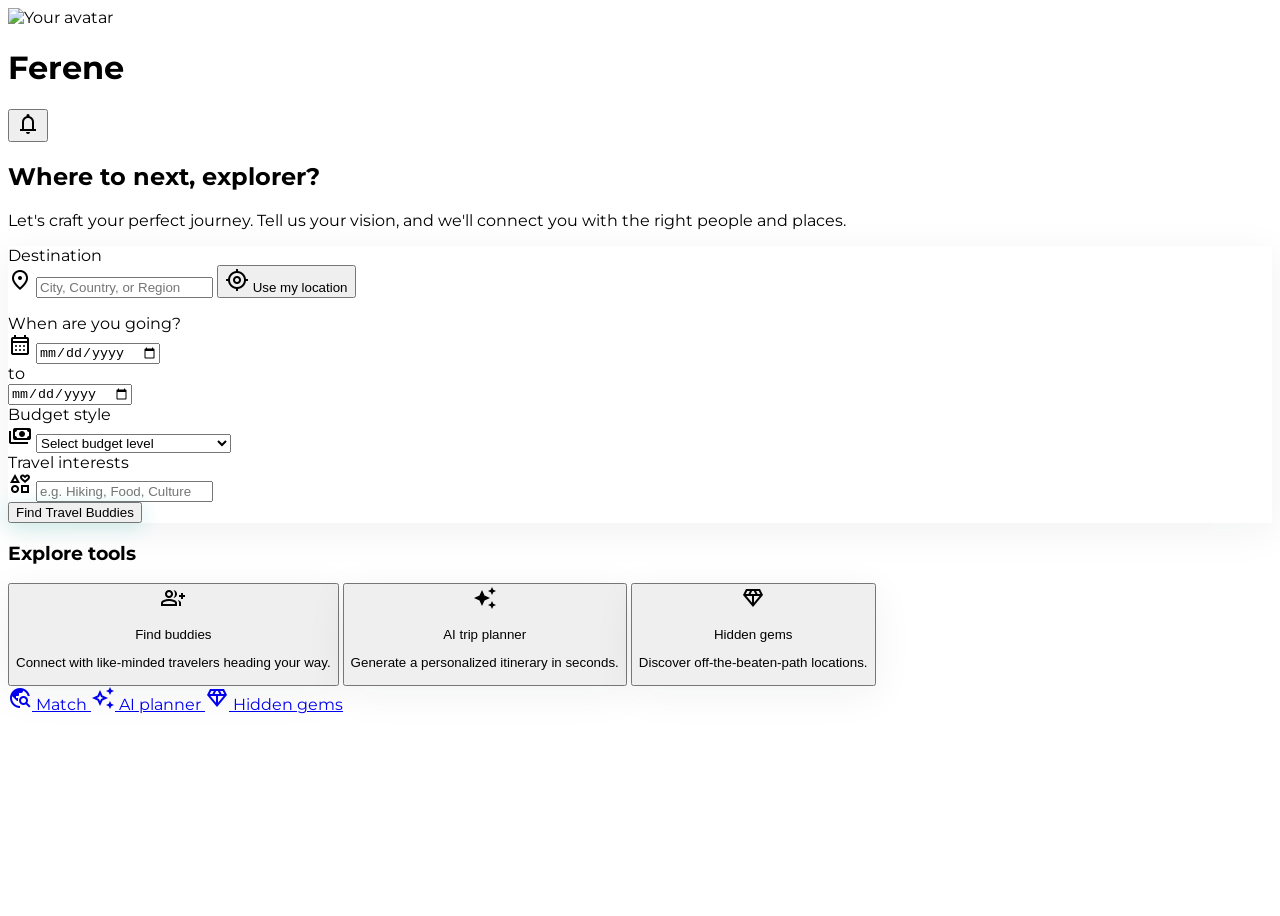
==== frontend/index.html @ 83386f31 "Initial project setup" ====
<!DOCTYPE html>
<html class="light" lang="en">
<head>
<meta charset="utf-8"/>
<meta content="width=device-width, initial-scale=1.0, viewport-fit=cover" name="viewport"/>
<title>Ferene · Find your travel tribe</title>
<script src="https://cdn.tailwindcss.com?plugins=forms,container-queries"></script>
<script src="tailwind.config.js"></script>
<link href="https://fonts.googleapis.com/css2?family=Montserrat:wght@400;500;600;700;800&display=swap" rel="stylesheet"/>
<link href="https://fonts.googleapis.com/css2?family=Material+Symbols+Outlined:wght,FILL@100..700,0..1&display=swap" rel="stylesheet"/>
<link href="style.css" rel="stylesheet"/>
</head>
<body class="bg-background text-on-background font-body-md min-h-screen flex flex-col antialiased selection:bg-primary-container selection:text-on-primary-container pb-[96px]">
<header class="bg-surface/80 backdrop-blur-xl border-b border-white/15 shadow-sm sticky top-0 z-50 flex justify-between items-center w-full px-margin-mobile h-16">
  <div class="flex items-center gap-3">
    
    <div class="w-10 h-10 rounded-full overflow-hidden border-2 border-surface-container">
      <img alt="Your avatar" class="w-full h-full object-cover" src="https://i.pravatar.cc/100?img=68"/>
    </div>
    <h1 class="font-display-lg text-[24px] bg-clip-text text-transparent bg-gradient-to-r from-gradient-start to-gradient-end">Ferene</h1>
  </div>
  <button class="w-10 h-10 flex items-center justify-center rounded-full bg-surface-container-low text-primary hover:opacity-80 active:scale-95 transition-all">
    <span class="material-symbols-outlined" style="font-variation-settings: 'FILL' 0;">notifications</span>
  </button>
</header>
<main class="flex-1 flex flex-col max-w-[560px] w-full mx-auto relative">
<section id="view-home" class="flex-col px-margin-mobile py-6 gap-8">
    <div>
      <h2 class="font-headline-lg-mobile text-on-surface mb-2">Where to next, explorer?</h2>
      <p class="font-body-md text-text-muted max-w-md">Let's craft your perfect journey. Tell us your vision, and we'll connect you with the right people and places.</p>
    </div>

    <div class="bg-surface-card rounded-lg soft-shadow p-gutter flex flex-col gap-5">
      <div>
        <label class="font-label-md text-on-surface-variant block mb-2">Destination</label>
        <div class="flex items-center gap-2 bg-surface-container-low rounded-full px-4 py-3 border border-transparent focus-within:border-primary/50 transition-colors">
          <span class="material-symbols-outlined text-text-muted text-[20px]">location_on</span>
          <input id="destinationInput" type="text" placeholder="City, Country, or Region" class="w-full bg-transparent font-body-md placeholder:text-text-muted"/>
          <button type="button" id="useLocationBtn" onclick="useMyLocation()" class="flex-shrink-0 flex items-center gap-1 text-primary text-xs font-label-md px-2 py-1 rounded-full hover:bg-primary-container/10 transition-colors">
            <span class="material-symbols-outlined text-[16px]">my_location</span> Use my location
          </button>
        </div>
        <p id="locationStatus" class="text-text-muted text-xs mt-1.5 px-2 hidden"></p>
      </div>
      <div>
        <label class="font-label-md text-on-surface-variant block mb-2">When are you going?</label>
        <div class="flex items-center gap-3">
          <div class="flex items-center gap-2 bg-surface-container-low rounded-full px-4 py-3 w-full">
            <span class="material-symbols-outlined text-text-muted text-[20px]">calendar_month</span>
            <input id="startDate" type="date" class="w-full bg-transparent font-body-md text-on-surface"/>
          </div>
          <span class="text-text-muted text-sm flex-shrink-0">to</span>
          <div class="flex items-center gap-2 bg-surface-container-low rounded-full px-4 py-3 w-full">
            <input id="endDate" type="date" class="w-full bg-transparent font-body-md text-on-surface"/>
          </div>
        </div>
      </div>
      <div>
        <label class="font-label-md text-on-surface-variant block mb-2">Budget style</label>
        <div class="flex items-center gap-2 bg-surface-container-low rounded-full px-4 py-3">
          <span class="material-symbols-outlined text-text-muted text-[20px]">payments</span>
          <select class="w-full bg-transparent font-body-md text-text-muted">
            <option>Select budget level</option>
            <option>Budget (under ₹10,000)</option>
            <option>Comfort (₹10,000 – ₹25,000)</option>
            <option>Premium (₹25,000+)</option>
          </select>
        </div>
      </div>
      <div>
        <label class="font-label-md text-on-surface-variant block mb-2">Travel interests</label>
        <div class="flex items-center gap-2 bg-surface-container-low rounded-full px-4 py-3">
          <span class="material-symbols-outlined text-text-muted text-[20px]">interests</span>
          <input type="text" placeholder="e.g. Hiking, Food, Culture" class="w-full bg-transparent font-body-md placeholder:text-text-muted"/>
        </div>
      </div>
      <button onclick="location.href='swipe.html'" class="w-full py-4 rounded-full bg-gradient-to-r from-gradient-start to-gradient-end text-white font-label-md turquoise-glow hover:opacity-90 active:scale-[.98] transition-all">
        Find Travel Buddies
      </button>
    </div>

    <div>
      <h3 class="font-headline-md text-on-surface mb-4">Explore tools</h3>
      <div class="flex flex-col gap-3">
        <button onclick="location.href='swipe.html'" class="bg-surface-card rounded-lg soft-shadow p-5 flex items-center gap-4 text-left hover:-translate-y-0.5 active:scale-[.99] transition-all">
          <div class="w-11 h-11 rounded-full bg-primary-container/10 flex items-center justify-center flex-shrink-0">
            <span class="material-symbols-outlined text-primary">group_add</span>
          </div>
          <div>
            <p class="font-headline-md text-[16px] text-on-surface">Find buddies</p>
            <p class="font-body-md text-text-muted text-sm">Connect with like-minded travelers heading your way.</p>
          </div>
        </button>
        <button onclick="location.href='planner.html'" class="bg-surface-card rounded-lg soft-shadow p-5 flex items-center gap-4 text-left hover:-translate-y-0.5 active:scale-[.99] transition-all">
          <div class="w-11 h-11 rounded-full bg-primary-container/10 flex items-center justify-center flex-shrink-0">
            <span class="material-symbols-outlined text-primary" style="font-variation-settings: 'FILL' 1;">auto_awesome</span>
          </div>
          <div>
            <p class="font-headline-md text-[16px] text-on-surface">AI trip planner</p>
            <p class="font-body-md text-text-muted text-sm">Generate a personalized itinerary in seconds.</p>
          </div>
        </button>
        <button onclick="location.href='gems.html'" class="bg-surface-card rounded-lg soft-shadow p-5 flex items-center gap-4 text-left hover:-translate-y-0.5 active:scale-[.99] transition-all">
          <div class="w-11 h-11 rounded-full bg-primary-container/10 flex items-center justify-center flex-shrink-0">
            <span class="material-symbols-outlined text-primary">diamond</span>
          </div>
          <div>
            <p class="font-headline-md text-[16px] text-on-surface">Hidden gems</p>
            <p class="font-body-md text-text-muted text-sm">Discover off-the-beaten-path locations.</p>
          </div>
        </button>
      </div>
    </div>
  </section>
</main>
<nav class="bg-surface/80 backdrop-blur-xl border-t border-white/15 shadow-[0_-4px_40px_rgba(7,28,54,0.06)] fixed bottom-0 w-full z-40 flex justify-around items-center h-20 px-4">
  <a href="index.html" class="nav-item flex flex-col items-center justify-center w-full h-full transition-colors active:scale-90 text-primary">
    <span class="material-symbols-outlined mb-1" style="font-variation-settings: 'FILL' 1;">travel_explore</span>
    <span class="font-label-sm text-label-sm font-bold">Match</span>
  </a>
  <a href="planner.html" class="nav-item flex flex-col items-center justify-center w-full h-full transition-colors active:scale-90 text-on-secondary-fixed-variant">
    <span class="material-symbols-outlined mb-1" style="font-variation-settings: 'FILL' 0;">auto_awesome</span>
    <span class="font-label-sm text-label-sm ">AI planner</span>
  </a>
  <a href="gems.html" class="nav-item flex flex-col items-center justify-center w-full h-full transition-colors active:scale-90 text-on-secondary-fixed-variant">
    <span class="material-symbols-outlined mb-1" style="font-variation-settings: 'FILL' 0;">diamond</span>
    <span class="font-label-sm text-label-sm ">Hidden gems</span>
  </a>
</nav>
<script src="home.js" defer></script>
</body>
</html>
---- frontend/style.css ----
body {
  min-height: max(884px, 100dvh);
  font-family: 'Montserrat', sans-serif;
}

.glass-panel {
  background: rgba(255, 255, 255, 0.85);
  backdrop-filter: blur(20px);
  -webkit-backdrop-filter: blur(20px);
  border: 1px solid rgba(255, 255, 255, 0.15);
}

.soft-shadow {
  box-shadow: 0 8px 40px rgba(7, 28, 54, 0.06);
}

.turquoise-glow {
  box-shadow: 0 4px 20px rgba(20, 184, 166, 0.2);
}

::-webkit-scrollbar {
  width: 4px;
}

::-webkit-scrollbar-track {
  background: transparent;
}

::-webkit-scrollbar-thumb {
  background: rgba(100, 116, 139, 0.2);
  border-radius: 10px;
}

.no-scrollbar::-webkit-scrollbar {
  display: none;
}

.no-scrollbar {
  -ms-overflow-style: none;
  scrollbar-width: none;
}

.view {
  display: none;
}

.view.active {
  display: flex;
}

.card-stack {
  position: relative;
}

.swipe-card {
  transition: transform 0.35s cubic-bezier(.2, .9, .3, 1), opacity 0.3s;
}

.swipe-card.leaving-right {
  transform: translateX(140%) rotate(18deg);
  opacity: 0;
}

.swipe-card.leaving-left {
  transform: translateX(-140%) rotate(-18deg);
  opacity: 0;
}

.fade-in {
  animation: fadeIn .4s ease;
}

@keyframes fadeIn {
  from { opacity: 0; transform: translateY(8px); }
  to { opacity: 1; transform: translateY(0); }
}

input:focus {
  outline: none;
}
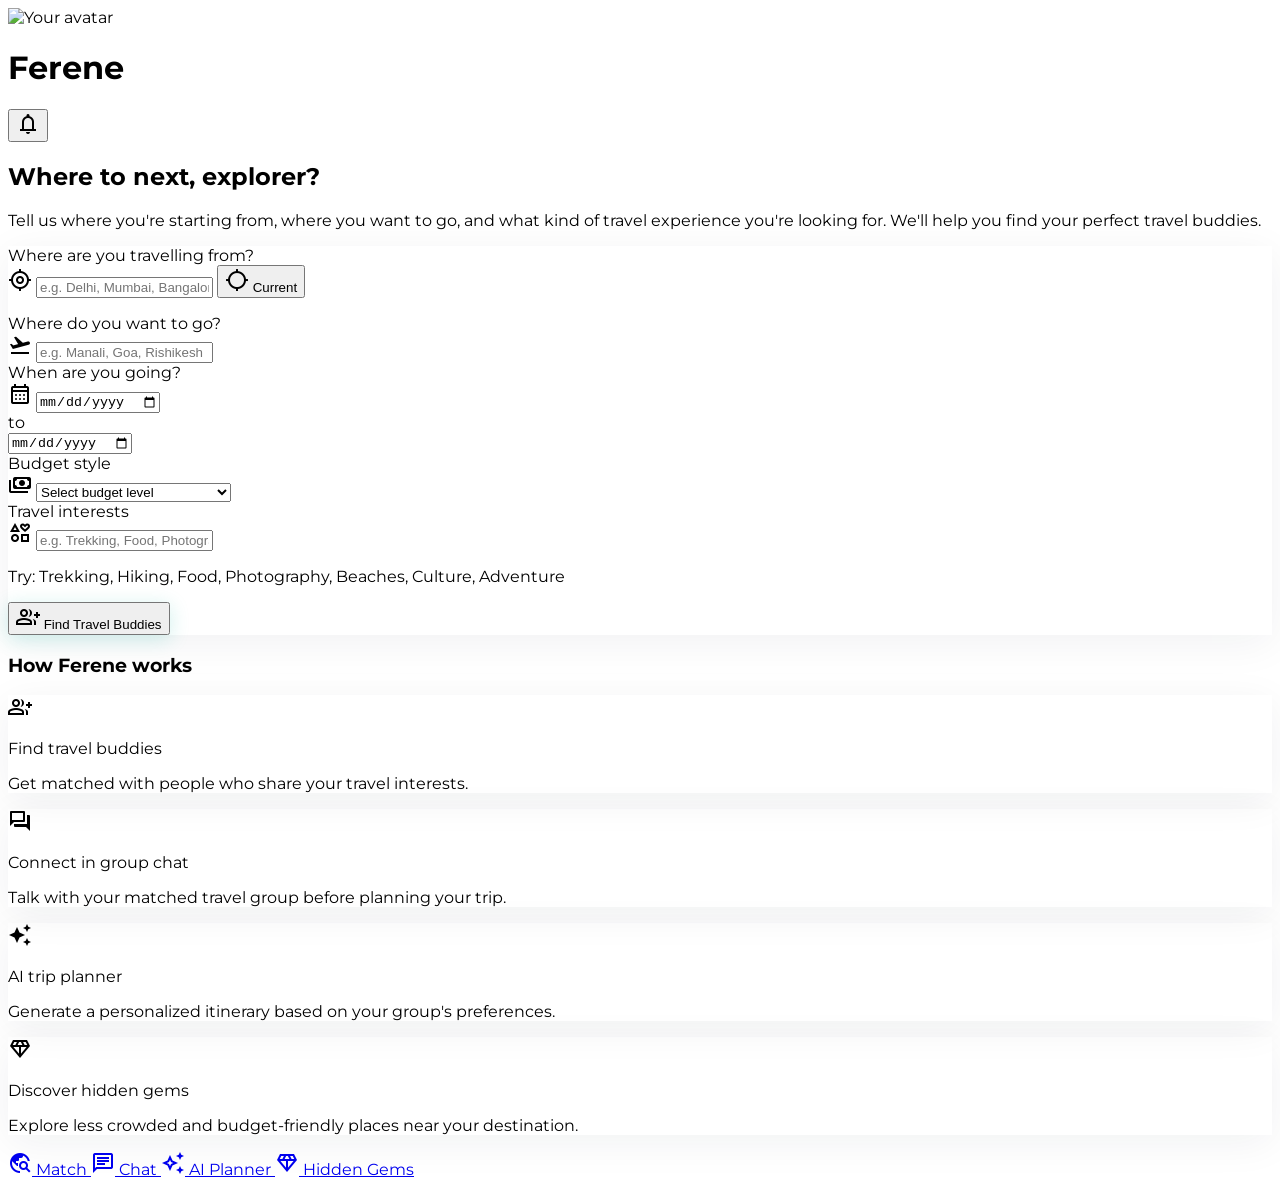
==== commit c648372a: "Added chatroom, coordinates and updated recommendation features" ====
--- a/frontend/index.html
+++ b/frontend/index.html
@@ -1,132 +1,1207 @@
 <!DOCTYPE html>
 <html class="light" lang="en">
+
 <head>
-<meta charset="utf-8"/>
-<meta content="width=device-width, initial-scale=1.0, viewport-fit=cover" name="viewport"/>
-<title>Ferene · Find your travel tribe</title>
-<script src="https://cdn.tailwindcss.com?plugins=forms,container-queries"></script>
-<script src="tailwind.config.js"></script>
-<link href="https://fonts.googleapis.com/css2?family=Montserrat:wght@400;500;600;700;800&display=swap" rel="stylesheet"/>
-<link href="https://fonts.googleapis.com/css2?family=Material+Symbols+Outlined:wght,FILL@100..700,0..1&display=swap" rel="stylesheet"/>
-<link href="style.css" rel="stylesheet"/>
+  <meta charset="utf-8" />
+  <meta
+    content="width=device-width, initial-scale=1.0, viewport-fit=cover"
+    name="viewport"
+  />
+
+  <title>Ferene · Find your travel tribe</title>
+
+  <!-- Tailwind -->
+  <script src="https://cdn.tailwindcss.com?plugins=forms,container-queries"></script>
+  <script src="tailwind.config.js"></script>
+
+  <!-- Fonts -->
+  <link
+    href="https://fonts.googleapis.com/css2?family=Montserrat:wght@400;500;600;700;800&display=swap"
+    rel="stylesheet"
+  />
+
+  <link
+    href="https://fonts.googleapis.com/css2?family=Material+Symbols+Outlined:wght,FILL@100..700,0..1&display=swap"
+    rel="stylesheet"
+  />
+
+  <!-- Your CSS -->
+  <link href="style.css" rel="stylesheet" />
 </head>
-<body class="bg-background text-on-background font-body-md min-h-screen flex flex-col antialiased selection:bg-primary-container selection:text-on-primary-container pb-[96px]">
-<header class="bg-surface/80 backdrop-blur-xl border-b border-white/15 shadow-sm sticky top-0 z-50 flex justify-between items-center w-full px-margin-mobile h-16">
-  <div class="flex items-center gap-3">
-    
-    <div class="w-10 h-10 rounded-full overflow-hidden border-2 border-surface-container">
-      <img alt="Your avatar" class="w-full h-full object-cover" src="https://i.pravatar.cc/100?img=68"/>
+
+
+<body
+  class="bg-background text-on-background font-body-md min-h-screen flex flex-col antialiased selection:bg-primary-container selection:text-on-primary-container pb-[96px]"
+>
+
+
+  <!-- HEADER -->
+
+  <header
+    class="bg-surface/80 backdrop-blur-xl border-b border-white/15 shadow-sm sticky top-0 z-50 flex justify-between items-center w-full px-margin-mobile h-16"
+  >
+
+    <div class="flex items-center gap-3">
+
+      <div
+        class="w-10 h-10 rounded-full overflow-hidden border-2 border-surface-container"
+      >
+        <img
+          alt="Your avatar"
+          class="w-full h-full object-cover"
+          src="https://i.pravatar.cc/100?img=68"
+        />
+      </div>
+
+      <h1
+        class="font-display-lg text-[24px] bg-clip-text text-transparent bg-gradient-to-r from-gradient-start to-gradient-end"
+      >
+        Ferene
+      </h1>
+
     </div>
-    <h1 class="font-display-lg text-[24px] bg-clip-text text-transparent bg-gradient-to-r from-gradient-start to-gradient-end">Ferene</h1>
-  </div>
-  <button class="w-10 h-10 flex items-center justify-center rounded-full bg-surface-container-low text-primary hover:opacity-80 active:scale-95 transition-all">
-    <span class="material-symbols-outlined" style="font-variation-settings: 'FILL' 0;">notifications</span>
-  </button>
-</header>
-<main class="flex-1 flex flex-col max-w-[560px] w-full mx-auto relative">
-<section id="view-home" class="flex-col px-margin-mobile py-6 gap-8">
-    <div>
-      <h2 class="font-headline-lg-mobile text-on-surface mb-2">Where to next, explorer?</h2>
-      <p class="font-body-md text-text-muted max-w-md">Let's craft your perfect journey. Tell us your vision, and we'll connect you with the right people and places.</p>
-    </div>
-
-    <div class="bg-surface-card rounded-lg soft-shadow p-gutter flex flex-col gap-5">
+
+
+    <button
+      class="w-10 h-10 flex items-center justify-center rounded-full bg-surface-container-low text-primary hover:opacity-80 active:scale-95 transition-all"
+    >
+      <span
+        class="material-symbols-outlined"
+        style="font-variation-settings: 'FILL' 0;"
+      >
+        notifications
+      </span>
+    </button>
+
+  </header>
+
+
+
+  <!-- MAIN -->
+
+  <main
+    class="flex-1 flex flex-col max-w-[560px] w-full mx-auto relative"
+  >
+
+
+    <section
+      id="view-home"
+      class="flex flex-col px-margin-mobile py-6 gap-8"
+    >
+
+
+      <!-- Heading -->
+
       <div>
-        <label class="font-label-md text-on-surface-variant block mb-2">Destination</label>
-        <div class="flex items-center gap-2 bg-surface-container-low rounded-full px-4 py-3 border border-transparent focus-within:border-primary/50 transition-colors">
-          <span class="material-symbols-outlined text-text-muted text-[20px]">location_on</span>
-          <input id="destinationInput" type="text" placeholder="City, Country, or Region" class="w-full bg-transparent font-body-md placeholder:text-text-muted"/>
-          <button type="button" id="useLocationBtn" onclick="useMyLocation()" class="flex-shrink-0 flex items-center gap-1 text-primary text-xs font-label-md px-2 py-1 rounded-full hover:bg-primary-container/10 transition-colors">
-            <span class="material-symbols-outlined text-[16px]">my_location</span> Use my location
-          </button>
+
+        <h2
+          class="font-headline-lg-mobile text-on-surface mb-2"
+        >
+          Where to next, explorer?
+        </h2>
+
+        <p
+          class="font-body-md text-text-muted max-w-md"
+        >
+          Tell us where you're starting from, where you want to go,
+          and what kind of travel experience you're looking for.
+          We'll help you find your perfect travel buddies.
+        </p>
+
+      </div>
+
+
+
+      <!-- TRAVEL FORM -->
+
+      <div
+        class="bg-surface-card rounded-lg soft-shadow p-gutter flex flex-col gap-5"
+      >
+
+
+        <!-- FROM LOCATION -->
+
+        <div>
+
+          <label
+            class="font-label-md text-on-surface-variant block mb-2"
+          >
+            Where are you travelling from?
+          </label>
+
+
+          <div
+            class="flex items-center gap-2 bg-surface-container-low rounded-full px-4 py-3 border border-transparent focus-within:border-primary/50 transition-colors"
+          >
+
+            <span
+              class="material-symbols-outlined text-text-muted text-[20px]"
+            >
+              my_location
+            </span>
+
+
+            <input
+              id="fromLocation"
+              type="text"
+              placeholder="e.g. Delhi, Mumbai, Bangalore"
+              class="w-full bg-transparent font-body-md placeholder:text-text-muted outline-none"
+            />
+
+
+            <button
+              type="button"
+              id="useLocationBtn"
+              onclick="useMyLocation()"
+              class="flex-shrink-0 flex items-center gap-1 text-primary text-xs font-label-md px-2 py-1 rounded-full hover:bg-primary-container/10 transition-colors"
+            >
+
+              <span
+                class="material-symbols-outlined text-[16px]"
+              >
+                location_searching
+              </span>
+
+              Current
+
+            </button>
+
+          </div>
+
+
+          <p
+            id="locationStatus"
+            class="text-text-muted text-xs mt-1.5 px-2 hidden"
+          >
+          </p>
+
         </div>
-        <p id="locationStatus" class="text-text-muted text-xs mt-1.5 px-2 hidden"></p>
+
+
+
+        <!-- TO DESTINATION -->
+
+        <div>
+
+          <label
+            class="font-label-md text-on-surface-variant block mb-2"
+          >
+            Where do you want to go?
+          </label>
+
+
+          <div
+            class="flex items-center gap-2 bg-surface-container-low rounded-full px-4 py-3 border border-transparent focus-within:border-primary/50 transition-colors"
+          >
+
+            <span
+              class="material-symbols-outlined text-text-muted text-[20px]"
+            >
+              flight_takeoff
+            </span>
+
+
+            <input
+              id="destinationInput"
+              type="text"
+              placeholder="e.g. Manali, Goa, Rishikesh"
+              class="w-full bg-transparent font-body-md placeholder:text-text-muted outline-none"
+            />
+
+          </div>
+
+        </div>
+
+
+
+        <!-- DATES -->
+
+        <div>
+
+          <label
+            class="font-label-md text-on-surface-variant block mb-2"
+          >
+            When are you going?
+          </label>
+
+
+          <div class="flex items-center gap-3">
+
+
+            <!-- START DATE -->
+
+            <div
+              class="flex items-center gap-2 bg-surface-container-low rounded-full px-4 py-3 w-full"
+            >
+
+              <span
+                class="material-symbols-outlined text-text-muted text-[20px]"
+              >
+                calendar_month
+              </span>
+
+
+              <input
+                id="startDate"
+                type="date"
+                class="w-full bg-transparent font-body-md text-on-surface outline-none"
+              />
+
+            </div>
+
+
+            <span
+              class="text-text-muted text-sm flex-shrink-0"
+            >
+              to
+            </span>
+
+
+            <!-- END DATE -->
+
+            <div
+              class="flex items-center gap-2 bg-surface-container-low rounded-full px-4 py-3 w-full"
+            >
+
+              <input
+                id="endDate"
+                type="date"
+                class="w-full bg-transparent font-body-md text-on-surface outline-none"
+              />
+
+            </div>
+
+
+          </div>
+
+        </div>
+
+
+
+        <!-- BUDGET -->
+
+        <div>
+
+          <label
+            class="font-label-md text-on-surface-variant block mb-2"
+          >
+            Budget style
+          </label>
+
+
+          <div
+            class="flex items-center gap-2 bg-surface-container-low rounded-full px-4 py-3"
+          >
+
+            <span
+              class="material-symbols-outlined text-text-muted text-[20px]"
+            >
+              payments
+            </span>
+
+
+            <select
+              id="budgetSelect"
+              class="w-full bg-transparent font-body-md text-text-muted outline-none"
+            >
+
+              <option value="">
+                Select budget level
+              </option>
+
+              <option value="budget">
+                Budget (under ₹10,000)
+              </option>
+
+              <option value="comfort">
+                Comfort (₹10,000 – ₹25,000)
+              </option>
+
+              <option value="premium">
+                Premium (₹25,000+)
+              </option>
+
+            </select>
+
+          </div>
+
+        </div>
+
+
+
+        <!-- TRAVEL INTERESTS -->
+
+        <div>
+
+          <label
+            class="font-label-md text-on-surface-variant block mb-2"
+          >
+            Travel interests
+          </label>
+
+
+          <div
+            class="flex items-center gap-2 bg-surface-container-low rounded-full px-4 py-3"
+          >
+
+            <span
+              class="material-symbols-outlined text-text-muted text-[20px]"
+            >
+              interests
+            </span>
+
+
+            <input
+              id="interestsInput"
+              type="text"
+              placeholder="e.g. Trekking, Food, Photography"
+              class="w-full bg-transparent font-body-md placeholder:text-text-muted outline-none"
+            />
+
+          </div>
+
+
+          <p
+            class="text-text-muted text-xs mt-2 px-2"
+          >
+            Try: Trekking, Hiking, Food, Photography, Beaches, Culture, Adventure
+          </p>
+
+        </div>
+
+
+
+        <!-- FIND BUDDIES BUTTON -->
+
+        <button
+          onclick="findTravelBuddies()"
+          class="w-full py-4 rounded-full bg-gradient-to-r from-gradient-start to-gradient-end text-white font-label-md turquoise-glow hover:opacity-90 active:scale-[.98] transition-all flex items-center justify-center gap-2"
+        >
+
+          <span class="material-symbols-outlined">
+            group_add
+          </span>
+
+          Find Travel Buddies
+
+        </button>
+
+
       </div>
+
+
+
+      <!-- HOW IT WORKS -->
+
       <div>
-        <label class="font-label-md text-on-surface-variant block mb-2">When are you going?</label>
-        <div class="flex items-center gap-3">
-          <div class="flex items-center gap-2 bg-surface-container-low rounded-full px-4 py-3 w-full">
-            <span class="material-symbols-outlined text-text-muted text-[20px]">calendar_month</span>
-            <input id="startDate" type="date" class="w-full bg-transparent font-body-md text-on-surface"/>
+
+
+        <h3
+          class="font-headline-md text-on-surface mb-4"
+        >
+          How Ferene works
+        </h3>
+
+
+        <div class="flex flex-col gap-3">
+
+
+          <!-- FIND -->
+
+          <div
+            class="bg-surface-card rounded-lg soft-shadow p-5 flex items-center gap-4"
+          >
+
+            <div
+              class="w-11 h-11 rounded-full bg-primary-container/10 flex items-center justify-center flex-shrink-0"
+            >
+
+              <span
+                class="material-symbols-outlined text-primary"
+              >
+                group_add
+              </span>
+
+            </div>
+
+
+            <div>
+
+              <p
+                class="font-headline-md text-[16px] text-on-surface"
+              >
+                Find travel buddies
+              </p>
+
+              <p
+                class="font-body-md text-text-muted text-sm"
+              >
+                Get matched with people who share your travel interests.
+              </p>
+
+            </div>
+
           </div>
-          <span class="text-text-muted text-sm flex-shrink-0">to</span>
-          <div class="flex items-center gap-2 bg-surface-container-low rounded-full px-4 py-3 w-full">
-            <input id="endDate" type="date" class="w-full bg-transparent font-body-md text-on-surface"/>
+
+
+
+          <!-- CHAT -->
+
+          <div
+            class="bg-surface-card rounded-lg soft-shadow p-5 flex items-center gap-4"
+          >
+
+            <div
+              class="w-11 h-11 rounded-full bg-primary-container/10 flex items-center justify-center flex-shrink-0"
+            >
+
+              <span
+                class="material-symbols-outlined text-primary"
+              >
+                forum
+              </span>
+
+            </div>
+
+
+            <div>
+
+              <p
+                class="font-headline-md text-[16px] text-on-surface"
+              >
+                Connect in group chat
+              </p>
+
+              <p
+                class="font-body-md text-text-muted text-sm"
+              >
+                Talk with your matched travel group before planning your trip.
+              </p>
+
+            </div>
+
           </div>
+
+
+
+          <!-- AI PLANNER -->
+
+          <div
+            class="bg-surface-card rounded-lg soft-shadow p-5 flex items-center gap-4"
+          >
+
+            <div
+              class="w-11 h-11 rounded-full bg-primary-container/10 flex items-center justify-center flex-shrink-0"
+            >
+
+              <span
+                class="material-symbols-outlined text-primary"
+                style="font-variation-settings: 'FILL' 1;"
+              >
+                auto_awesome
+              </span>
+
+            </div>
+
+
+            <div>
+
+              <p
+                class="font-headline-md text-[16px] text-on-surface"
+              >
+                AI trip planner
+              </p>
+
+              <p
+                class="font-body-md text-text-muted text-sm"
+              >
+                Generate a personalized itinerary based on your group's preferences.
+              </p>
+
+            </div>
+
+          </div>
+
+
+
+          <!-- HIDDEN GEMS -->
+
+          <div
+            class="bg-surface-card rounded-lg soft-shadow p-5 flex items-center gap-4"
+          >
+
+            <div
+              class="w-11 h-11 rounded-full bg-primary-container/10 flex items-center justify-center flex-shrink-0"
+            >
+
+              <span
+                class="material-symbols-outlined text-primary"
+              >
+                diamond
+              </span>
+
+            </div>
+
+
+            <div>
+
+              <p
+                class="font-headline-md text-[16px] text-on-surface"
+              >
+                Discover hidden gems
+              </p>
+
+              <p
+                class="font-body-md text-text-muted text-sm"
+              >
+                Explore less crowded and budget-friendly places near your destination.
+              </p>
+
+            </div>
+
+          </div>
+
+
         </div>
+
       </div>
-      <div>
-        <label class="font-label-md text-on-surface-variant block mb-2">Budget style</label>
-        <div class="flex items-center gap-2 bg-surface-container-low rounded-full px-4 py-3">
-          <span class="material-symbols-outlined text-text-muted text-[20px]">payments</span>
-          <select class="w-full bg-transparent font-body-md text-text-muted">
-            <option>Select budget level</option>
-            <option>Budget (under ₹10,000)</option>
-            <option>Comfort (₹10,000 – ₹25,000)</option>
-            <option>Premium (₹25,000+)</option>
-          </select>
-        </div>
-      </div>
-      <div>
-        <label class="font-label-md text-on-surface-variant block mb-2">Travel interests</label>
-        <div class="flex items-center gap-2 bg-surface-container-low rounded-full px-4 py-3">
-          <span class="material-symbols-outlined text-text-muted text-[20px]">interests</span>
-          <input type="text" placeholder="e.g. Hiking, Food, Culture" class="w-full bg-transparent font-body-md placeholder:text-text-muted"/>
-        </div>
-      </div>
-      <button onclick="location.href='swipe.html'" class="w-full py-4 rounded-full bg-gradient-to-r from-gradient-start to-gradient-end text-white font-label-md turquoise-glow hover:opacity-90 active:scale-[.98] transition-all">
-        Find Travel Buddies
-      </button>
-    </div>
-
-    <div>
-      <h3 class="font-headline-md text-on-surface mb-4">Explore tools</h3>
-      <div class="flex flex-col gap-3">
-        <button onclick="location.href='swipe.html'" class="bg-surface-card rounded-lg soft-shadow p-5 flex items-center gap-4 text-left hover:-translate-y-0.5 active:scale-[.99] transition-all">
-          <div class="w-11 h-11 rounded-full bg-primary-container/10 flex items-center justify-center flex-shrink-0">
-            <span class="material-symbols-outlined text-primary">group_add</span>
-          </div>
-          <div>
-            <p class="font-headline-md text-[16px] text-on-surface">Find buddies</p>
-            <p class="font-body-md text-text-muted text-sm">Connect with like-minded travelers heading your way.</p>
-          </div>
-        </button>
-        <button onclick="location.href='planner.html'" class="bg-surface-card rounded-lg soft-shadow p-5 flex items-center gap-4 text-left hover:-translate-y-0.5 active:scale-[.99] transition-all">
-          <div class="w-11 h-11 rounded-full bg-primary-container/10 flex items-center justify-center flex-shrink-0">
-            <span class="material-symbols-outlined text-primary" style="font-variation-settings: 'FILL' 1;">auto_awesome</span>
-          </div>
-          <div>
-            <p class="font-headline-md text-[16px] text-on-surface">AI trip planner</p>
-            <p class="font-body-md text-text-muted text-sm">Generate a personalized itinerary in seconds.</p>
-          </div>
-        </button>
-        <button onclick="location.href='gems.html'" class="bg-surface-card rounded-lg soft-shadow p-5 flex items-center gap-4 text-left hover:-translate-y-0.5 active:scale-[.99] transition-all">
-          <div class="w-11 h-11 rounded-full bg-primary-container/10 flex items-center justify-center flex-shrink-0">
-            <span class="material-symbols-outlined text-primary">diamond</span>
-          </div>
-          <div>
-            <p class="font-headline-md text-[16px] text-on-surface">Hidden gems</p>
-            <p class="font-body-md text-text-muted text-sm">Discover off-the-beaten-path locations.</p>
-          </div>
-        </button>
-      </div>
-    </div>
-  </section>
-</main>
-<nav class="bg-surface/80 backdrop-blur-xl border-t border-white/15 shadow-[0_-4px_40px_rgba(7,28,54,0.06)] fixed bottom-0 w-full z-40 flex justify-around items-center h-20 px-4">
-  <a href="index.html" class="nav-item flex flex-col items-center justify-center w-full h-full transition-colors active:scale-90 text-primary">
-    <span class="material-symbols-outlined mb-1" style="font-variation-settings: 'FILL' 1;">travel_explore</span>
-    <span class="font-label-sm text-label-sm font-bold">Match</span>
-  </a>
-  <a href="planner.html" class="nav-item flex flex-col items-center justify-center w-full h-full transition-colors active:scale-90 text-on-secondary-fixed-variant">
-    <span class="material-symbols-outlined mb-1" style="font-variation-settings: 'FILL' 0;">auto_awesome</span>
-    <span class="font-label-sm text-label-sm ">AI planner</span>
-  </a>
-  <a href="gems.html" class="nav-item flex flex-col items-center justify-center w-full h-full transition-colors active:scale-90 text-on-secondary-fixed-variant">
-    <span class="material-symbols-outlined mb-1" style="font-variation-settings: 'FILL' 0;">diamond</span>
-    <span class="font-label-sm text-label-sm ">Hidden gems</span>
-  </a>
-</nav>
-<script src="home.js" defer></script>
+
+
+    </section>
+
+
+  </main>
+
+
+
+  <!-- BOTTOM NAVIGATION -->
+
+  <nav
+    class="bg-surface/95 backdrop-blur-xl border-t border-white/15 shadow-[0_-4px_40px_rgba(7,28,54,0.06)] fixed bottom-0 w-full z-40 flex justify-around items-center h-20 px-2"
+  >
+
+
+    <!-- MATCH -->
+
+    <a
+      href="index.html"
+      class="nav-item flex flex-col items-center justify-center w-full h-full transition-colors active:scale-90 text-primary"
+    >
+
+      <span
+        class="material-symbols-outlined mb-1"
+        style="font-variation-settings: 'FILL' 1;"
+      >
+        travel_explore
+      </span>
+
+      <span
+        class="font-label-sm text-[11px] font-bold"
+      >
+        Match
+      </span>
+
+    </a>
+
+
+
+    <!-- CHAT -->
+
+    <a
+      href="chatroom.html?room=uttarakhand-trip-group"
+      class="nav-item flex flex-col items-center justify-center w-full h-full transition-colors active:scale-90 text-on-secondary-fixed-variant"
+    >
+
+      <span
+        class="material-symbols-outlined mb-1"
+      >
+        chat
+      </span>
+
+      <span
+        class="font-label-sm text-[11px]"
+      >
+        Chat
+      </span>
+
+    </a>
+
+
+
+    <!-- AI PLANNER -->
+
+    <a
+      href="planner.html"
+      class="nav-item flex flex-col items-center justify-center w-full h-full transition-colors active:scale-90 text-on-secondary-fixed-variant"
+    >
+
+      <span
+        class="material-symbols-outlined mb-1"
+      >
+        auto_awesome
+      </span>
+
+      <span
+        class="font-label-sm text-[11px]"
+      >
+        AI Planner
+      </span>
+
+    </a>
+
+
+
+    <!-- HIDDEN GEMS -->
+
+    <a
+      href="gems.html"
+      class="nav-item flex flex-col items-center justify-center w-full h-full transition-colors active:scale-90 text-on-secondary-fixed-variant"
+    >
+
+      <span
+        class="material-symbols-outlined mb-1"
+      >
+        diamond
+      </span>
+
+      <span
+        class="font-label-sm text-[11px]"
+      >
+        Hidden Gems
+      </span>
+
+    </a>
+
+
+  </nav>
+
+
+
+  <!-- JAVASCRIPT -->
+
+  <script>
+
+
+    // ----------------------------------------
+    // DATE SETUP
+    // ----------------------------------------
+
+    const startDateEl =
+      document.getElementById("startDate");
+
+
+    const endDateEl =
+      document.getElementById("endDate");
+
+
+    function todayISO() {
+
+      const date = new Date();
+
+      return date
+        .toISOString()
+        .split("T")[0];
+
+    }
+
+
+    startDateEl.min = todayISO();
+
+    endDateEl.min = todayISO();
+
+
+
+    startDateEl.addEventListener("change", function () {
+
+      endDateEl.min = startDateEl.value;
+
+
+      if (
+        endDateEl.value &&
+        endDateEl.value < startDateEl.value
+      ) {
+
+        endDateEl.value =
+          startDateEl.value;
+
+      }
+
+    });
+
+
+
+    // ----------------------------------------
+    // GET CURRENT LOCATION
+    // This ONLY fills "FROM LOCATION"
+    // ----------------------------------------
+
+    function useMyLocation() {
+
+
+      const statusEl =
+        document.getElementById("locationStatus");
+
+
+      const fromInput =
+        document.getElementById("fromLocation");
+
+
+      const button =
+        document.getElementById("useLocationBtn");
+
+
+      if (!navigator.geolocation) {
+
+        showStatus(
+          "Geolocation is not supported in this browser.",
+          true
+        );
+
+        return;
+
+      }
+
+
+      button.disabled = true;
+
+
+      showStatus(
+        "Finding your current location...",
+        false
+      );
+
+
+      navigator.geolocation.getCurrentPosition(
+
+
+        async function (position) {
+
+
+          const latitude =
+            position.coords.latitude;
+
+
+          const longitude =
+            position.coords.longitude;
+
+
+          try {
+
+
+            const response = await fetch(
+
+              `https://nominatim.openstreetmap.org/reverse?format=json&lat=${latitude}&lon=${longitude}&zoom=10`,
+
+              {
+                headers: {
+                  "Accept-Language": "en"
+                }
+              }
+
+            );
+
+
+            if (!response.ok) {
+
+              throw new Error(
+                "Location lookup failed"
+              );
+
+            }
+
+
+            const data =
+              await response.json();
+
+
+            const place =
+
+              data.address?.city ||
+
+              data.address?.town ||
+
+              data.address?.village ||
+
+              data.address?.state ||
+
+              data.display_name;
+
+
+            if (place) {
+
+
+              fromInput.value = place;
+
+
+              showStatus(
+
+                `Starting location set to ${place}`,
+
+                false
+
+              );
+
+
+            }
+
+            else {
+
+
+              showStatus(
+
+                "Could not determine your city.",
+
+                true
+
+              );
+
+            }
+
+
+          }
+
+
+          catch (error) {
+
+
+            fromInput.value =
+
+              `${latitude.toFixed(4)}, ${longitude.toFixed(4)}`;
+
+
+            showStatus(
+
+              "Coordinates found but city name could not be determined.",
+
+              true
+
+            );
+
+
+          }
+
+
+          finally {
+
+
+            button.disabled = false;
+
+
+          }
+
+
+        },
+
+
+        function (error) {
+
+
+          button.disabled = false;
+
+
+          if (
+            error.code === error.PERMISSION_DENIED
+          ) {
+
+
+            showStatus(
+
+              "Location permission denied. Enter your starting city manually.",
+
+              true
+
+            );
+
+
+          }
+
+          else {
+
+
+            showStatus(
+
+              "Could not get your location. Please enter it manually.",
+
+              true
+
+            );
+
+
+          }
+
+
+        },
+
+
+        {
+          timeout: 8000
+        }
+
+
+      );
+
+
+    }
+
+
+
+    // ----------------------------------------
+    // STATUS MESSAGE
+    // ----------------------------------------
+
+    function showStatus(message, isError) {
+
+
+      const statusEl =
+        document.getElementById("locationStatus");
+
+
+      statusEl.textContent =
+        message;
+
+
+      statusEl.classList.remove("hidden");
+
+
+      if (isError) {
+
+
+        statusEl.classList.add(
+          "text-tertiary"
+        );
+
+
+      }
+
+      else {
+
+
+        statusEl.classList.remove(
+          "text-tertiary"
+        );
+
+
+        statusEl.classList.add(
+          "text-text-muted"
+        );
+
+
+      }
+
+
+    }
+
+
+
+    // ----------------------------------------
+    // SAVE USER TRIP DETAILS
+    // ----------------------------------------
+
+    function findTravelBuddies() {
+
+
+      const fromLocation =
+
+        document
+          .getElementById("fromLocation")
+          .value
+          .trim();
+
+
+      const destination =
+
+        document
+          .getElementById("destinationInput")
+          .value
+          .trim();
+
+
+      const startDate =
+
+        document
+          .getElementById("startDate")
+          .value;
+
+
+      const endDate =
+
+        document
+          .getElementById("endDate")
+          .value;
+
+
+      const budget =
+
+        document
+          .getElementById("budgetSelect")
+          .value;
+
+
+      const interests =
+
+        document
+          .getElementById("interestsInput")
+          .value
+          .trim();
+
+
+      // VALIDATION
+
+
+      if (!fromLocation) {
+
+
+        alert(
+          "Please enter where you are travelling from."
+        );
+
+
+        return;
+
+
+      }
+
+
+      if (!destination) {
+
+
+        alert(
+          "Please enter your destination."
+        );
+
+
+        return;
+
+
+      }
+
+
+      if (!startDate || !endDate) {
+
+
+        alert(
+          "Please select your travel dates."
+        );
+
+
+        return;
+
+
+      }
+
+
+      if (!budget) {
+
+
+        alert(
+          "Please select your budget style."
+        );
+
+
+        return;
+
+
+      }
+
+
+      if (!interests) {
+
+
+        alert(
+          "Please enter at least one travel interest."
+        );
+
+
+        return;
+
+
+      }
+
+
+      // CONVERT INTERESTS INTO ARRAY
+
+
+      const interestsArray =
+
+        interests
+
+          .split(",")
+
+          .map(
+
+            interest =>
+
+              interest
+                .trim()
+                .toLowerCase()
+
+          )
+
+          .filter(
+
+            interest => interest !== ""
+
+          );
+
+
+      // CREATE USER TRIP OBJECT
+
+
+      const userTrip = {
+
+
+        fromLocation:
+          fromLocation,
+
+
+        destination:
+          destination,
+
+
+        startDate:
+          startDate,
+
+
+        endDate:
+          endDate,
+
+
+        budget:
+          budget,
+
+
+        interests:
+          interestsArray
+
+
+      };
+
+
+      // SAVE IN LOCAL STORAGE
+
+
+      localStorage.setItem(
+
+        "fereneUserTrip",
+
+        JSON.stringify(userTrip)
+
+      );
+
+
+      // GO TO SWIPE PAGE
+
+
+      window.location.href =
+        "swipe.html";
+
+
+    }
+
+
+  </script>
+
+
 </body>
-</html>
+
+</html>
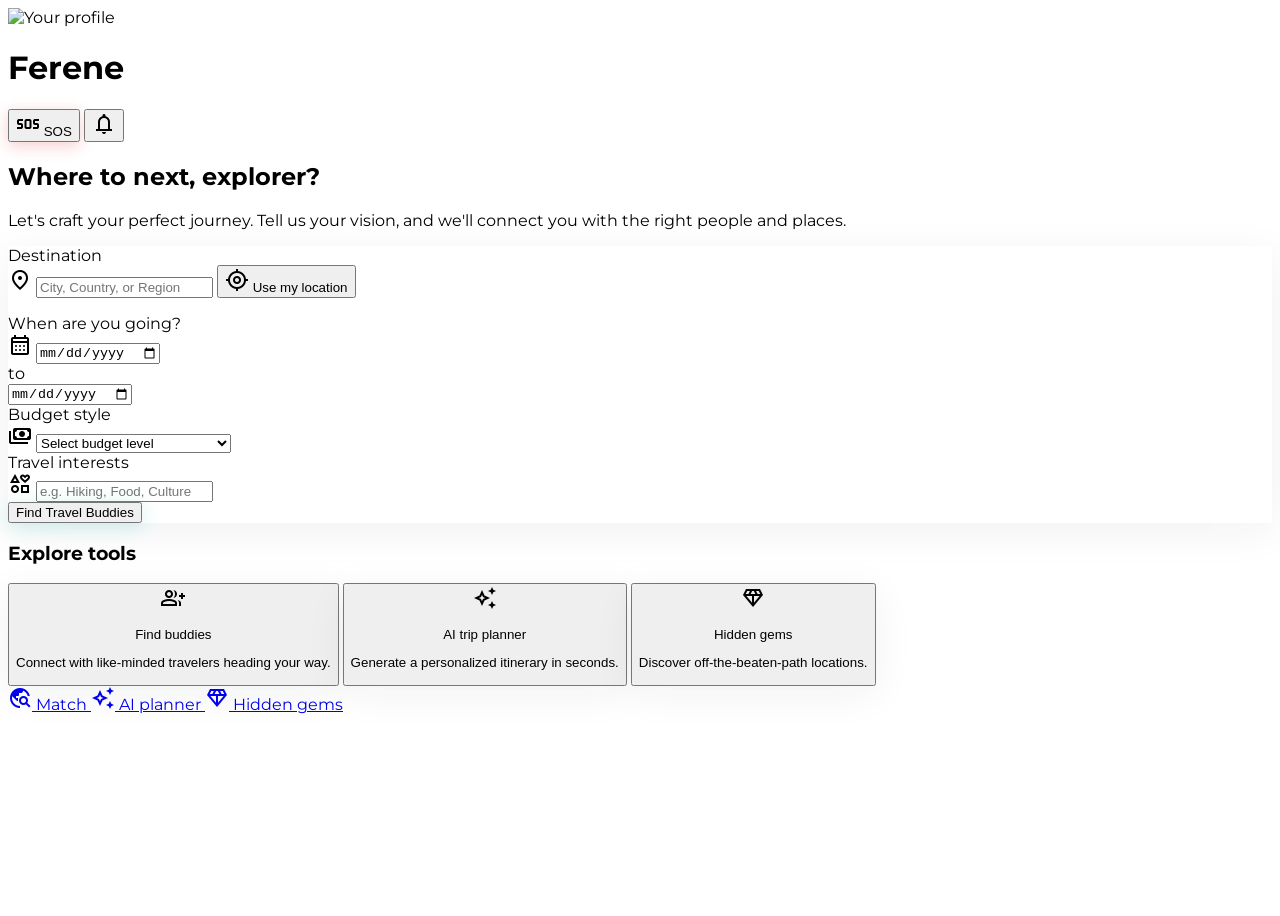
==== commit c1c35385: "Add SOS emergency safety feature" ====
--- a/frontend/index.html
+++ b/frontend/index.html
@@ -3,9 +3,10 @@
 
 <head>
   <meta charset="utf-8" />
+
   <meta
+    name="viewport"
     content="width=device-width, initial-scale=1.0, viewport-fit=cover"
-    name="viewport"
   />
 
   <title>Ferene · Find your travel tribe</title>
@@ -20,8 +21,9 @@
     rel="stylesheet"
   />
 
+  <!-- FIXED Material Symbols font -->
   <link
-    href="https://fonts.googleapis.com/css2?family=Material+Symbols+Outlined:wght,FILL@100..700,0..1&display=swap"
+    href="https://fonts.googleapis.com/css2?family=Material+Symbols+Outlined:opsz,wght,FILL,GRAD@20,100..700,0..1,0..1&display=swap"
     rel="stylesheet"
   />
 
@@ -35,21 +37,24 @@
 >
 
 
-  <!-- HEADER -->
+  <!-- =====================================================
+       HEADER
+  ====================================================== -->
 
   <header
     class="bg-surface/80 backdrop-blur-xl border-b border-white/15 shadow-sm sticky top-0 z-50 flex justify-between items-center w-full px-margin-mobile h-16"
   >
 
+    <!-- Logo / Profile -->
     <div class="flex items-center gap-3">
 
       <div
         class="w-10 h-10 rounded-full overflow-hidden border-2 border-surface-container"
       >
         <img
-          alt="Your avatar"
+          src="https://i.pravatar.cc/100?img=68"
+          alt="Your profile"
           class="w-full h-full object-cover"
-          src="https://i.pravatar.cc/100?img=68"
         />
       </div>
 
@@ -62,27 +67,48 @@
     </div>
 
 
-    <button
-      class="w-10 h-10 flex items-center justify-center rounded-full bg-surface-container-low text-primary hover:opacity-80 active:scale-95 transition-all"
-    >
-      <span
-        class="material-symbols-outlined"
-        style="font-variation-settings: 'FILL' 0;"
+    <!-- Header Actions -->
+    <div class="flex items-center gap-2">
+
+      <!-- SOS -->
+      <button
+        id="sosButton"
+        type="button"
+        aria-label="Emergency SOS"
+        class="flex items-center gap-1.5 px-3 py-2 rounded-full bg-red-500 text-white text-xs font-bold shadow-md hover:bg-red-600 active:scale-95 transition-all"
       >
-        notifications
-      </span>
-    </button>
+        <span class="material-symbols-outlined text-[18px]">
+          sos
+        </span>
+
+        <span>SOS</span>
+      </button>
+
+
+      <!-- Notifications -->
+      <button
+        type="button"
+        aria-label="Notifications"
+        class="w-10 h-10 flex items-center justify-center rounded-full bg-surface-container-low text-primary hover:opacity-80 active:scale-95 transition-all"
+      >
+        <span class="material-symbols-outlined">
+          notifications
+        </span>
+      </button>
+
+    </div>
 
   </header>
 
 
 
-  <!-- MAIN -->
+  <!-- =====================================================
+       MAIN CONTENT
+  ====================================================== -->
 
   <main
     class="flex-1 flex flex-col max-w-[560px] w-full mx-auto relative"
   >
-
 
     <section
       id="view-home"
@@ -90,8 +116,7 @@
     >
 
 
-      <!-- Heading -->
-
+      <!-- Introduction -->
       <div>
 
         <h2
@@ -103,30 +128,31 @@
         <p
           class="font-body-md text-text-muted max-w-md"
         >
-          Tell us where you're starting from, where you want to go,
-          and what kind of travel experience you're looking for.
-          We'll help you find your perfect travel buddies.
+          Let's craft your perfect journey. Tell us your vision,
+          and we'll connect you with the right people and places.
         </p>
 
       </div>
 
 
 
-      <!-- TRAVEL FORM -->
+      <!-- =================================================
+           TRIP SEARCH CARD
+      ================================================== -->
 
       <div
         class="bg-surface-card rounded-lg soft-shadow p-gutter flex flex-col gap-5"
       >
 
 
-        <!-- FROM LOCATION -->
-
+        <!-- Destination -->
         <div>
 
           <label
+            for="destinationInput"
             class="font-label-md text-on-surface-variant block mb-2"
           >
-            Where are you travelling from?
+            Destination
           </label>
 
 
@@ -135,17 +161,18 @@
           >
 
             <span
-              class="material-symbols-outlined text-text-muted text-[20px]"
-            >
-              my_location
+              class="material-symbols-outlined text-text-muted text-[20px] flex-shrink-0"
+            >
+              location_on
             </span>
 
 
             <input
-              id="fromLocation"
+              id="destinationInput"
               type="text"
-              placeholder="e.g. Delhi, Mumbai, Bangalore"
-              class="w-full bg-transparent font-body-md placeholder:text-text-muted outline-none"
+              placeholder="City, Country, or Region"
+              autocomplete="off"
+              class="flex-1 min-w-0 bg-transparent border-0 outline-none ring-0 focus:ring-0 font-body-md placeholder:text-text-muted"
             />
 
 
@@ -153,16 +180,14 @@
               type="button"
               id="useLocationBtn"
               onclick="useMyLocation()"
-              class="flex-shrink-0 flex items-center gap-1 text-primary text-xs font-label-md px-2 py-1 rounded-full hover:bg-primary-container/10 transition-colors"
-            >
-
-              <span
-                class="material-symbols-outlined text-[16px]"
-              >
-                location_searching
+              class="flex-shrink-0 flex items-center gap-1 text-primary text-xs font-label-md px-2 py-1 rounded-full hover:bg-primary-container/10 transition-colors whitespace-nowrap"
+            >
+
+              <span class="material-symbols-outlined text-[16px]">
+                my_location
               </span>
 
-              Current
+              <span>Use my location</span>
 
             </button>
 
@@ -172,55 +197,18 @@
           <p
             id="locationStatus"
             class="text-text-muted text-xs mt-1.5 px-2 hidden"
-          >
-          </p>
-
-        </div>
-
-
-
-        <!-- TO DESTINATION -->
-
+          ></p>
+
+        </div>
+
+
+
+        <!-- Dates -->
         <div>
 
           <label
             class="font-label-md text-on-surface-variant block mb-2"
           >
-            Where do you want to go?
-          </label>
-
-
-          <div
-            class="flex items-center gap-2 bg-surface-container-low rounded-full px-4 py-3 border border-transparent focus-within:border-primary/50 transition-colors"
-          >
-
-            <span
-              class="material-symbols-outlined text-text-muted text-[20px]"
-            >
-              flight_takeoff
-            </span>
-
-
-            <input
-              id="destinationInput"
-              type="text"
-              placeholder="e.g. Manali, Goa, Rishikesh"
-              class="w-full bg-transparent font-body-md placeholder:text-text-muted outline-none"
-            />
-
-          </div>
-
-        </div>
-
-
-
-        <!-- DATES -->
-
-        <div>
-
-          <label
-            class="font-label-md text-on-surface-variant block mb-2"
-          >
             When are you going?
           </label>
 
@@ -228,23 +216,21 @@
           <div class="flex items-center gap-3">
 
 
-            <!-- START DATE -->
-
+            <!-- Start -->
             <div
               class="flex items-center gap-2 bg-surface-container-low rounded-full px-4 py-3 w-full"
             >
 
               <span
-                class="material-symbols-outlined text-text-muted text-[20px]"
+                class="material-symbols-outlined text-text-muted text-[20px] flex-shrink-0"
               >
                 calendar_month
               </span>
 
-
               <input
                 id="startDate"
                 type="date"
-                class="w-full bg-transparent font-body-md text-on-surface outline-none"
+                class="w-full min-w-0 bg-transparent border-0 outline-none ring-0 focus:ring-0 font-body-md text-on-surface"
               />
 
             </div>
@@ -257,8 +243,7 @@
             </span>
 
 
-            <!-- END DATE -->
-
+            <!-- End -->
             <div
               class="flex items-center gap-2 bg-surface-container-low rounded-full px-4 py-3 w-full"
             >
@@ -266,23 +251,22 @@
               <input
                 id="endDate"
                 type="date"
-                class="w-full bg-transparent font-body-md text-on-surface outline-none"
+                class="w-full min-w-0 bg-transparent border-0 outline-none ring-0 focus:ring-0 font-body-md text-on-surface"
               />
 
             </div>
 
-
-          </div>
-
-        </div>
-
-
-
-        <!-- BUDGET -->
-
+          </div>
+
+        </div>
+
+
+
+        <!-- Budget -->
         <div>
 
           <label
+            for="budgetSelect"
             class="font-label-md text-on-surface-variant block mb-2"
           >
             Budget style
@@ -294,7 +278,7 @@
           >
 
             <span
-              class="material-symbols-outlined text-text-muted text-[20px]"
+              class="material-symbols-outlined text-text-muted text-[20px] flex-shrink-0"
             >
               payments
             </span>
@@ -302,7 +286,7 @@
 
             <select
               id="budgetSelect"
-              class="w-full bg-transparent font-body-md text-text-muted outline-none"
+              class="w-full bg-transparent border-0 outline-none ring-0 focus:ring-0 font-body-md text-text-muted"
             >
 
               <option value="">
@@ -329,11 +313,11 @@
 
 
 
-        <!-- TRAVEL INTERESTS -->
-
+        <!-- Interests -->
         <div>
 
           <label
+            for="interestsInput"
             class="font-label-md text-on-surface-variant block mb-2"
           >
             Travel interests
@@ -345,7 +329,7 @@
           >
 
             <span
-              class="material-symbols-outlined text-text-muted text-[20px]"
+              class="material-symbols-outlined text-text-muted text-[20px] flex-shrink-0"
             >
               interests
             </span>
@@ -354,74 +338,58 @@
             <input
               id="interestsInput"
               type="text"
-              placeholder="e.g. Trekking, Food, Photography"
-              class="w-full bg-transparent font-body-md placeholder:text-text-muted outline-none"
+              placeholder="e.g. Hiking, Food, Culture"
+              class="w-full min-w-0 bg-transparent border-0 outline-none ring-0 focus:ring-0 font-body-md placeholder:text-text-muted"
             />
 
           </div>
 
-
-          <p
-            class="text-text-muted text-xs mt-2 px-2"
-          >
-            Try: Trekking, Hiking, Food, Photography, Beaches, Culture, Adventure
-          </p>
-
-        </div>
-
-
-
-        <!-- FIND BUDDIES BUTTON -->
-
+        </div>
+
+
+
+        <!-- Find Travel Buddies -->
         <button
-          onclick="findTravelBuddies()"
-          class="w-full py-4 rounded-full bg-gradient-to-r from-gradient-start to-gradient-end text-white font-label-md turquoise-glow hover:opacity-90 active:scale-[.98] transition-all flex items-center justify-center gap-2"
+          type="button"
+          onclick="location.href='swipe.html'"
+          class="w-full py-4 rounded-full bg-gradient-to-r from-gradient-start to-gradient-end text-white font-label-md turquoise-glow hover:opacity-90 active:scale-[.98] transition-all"
         >
-
-          <span class="material-symbols-outlined">
-            group_add
-          </span>
-
           Find Travel Buddies
-
         </button>
 
-
       </div>
 
 
 
-      <!-- HOW IT WORKS -->
+      <!-- =================================================
+           EXPLORE TOOLS
+      ================================================== -->
 
       <div>
-
 
         <h3
           class="font-headline-md text-on-surface mb-4"
         >
-          How Ferene works
+          Explore tools
         </h3>
 
 
         <div class="flex flex-col gap-3">
 
 
-          <!-- FIND -->
-
-          <div
-            class="bg-surface-card rounded-lg soft-shadow p-5 flex items-center gap-4"
+          <!-- Find Buddies -->
+          <button
+            type="button"
+            onclick="location.href='swipe.html'"
+            class="bg-surface-card rounded-lg soft-shadow p-5 flex items-center gap-4 text-left hover:-translate-y-0.5 active:scale-[.99] transition-all"
           >
 
             <div
               class="w-11 h-11 rounded-full bg-primary-container/10 flex items-center justify-center flex-shrink-0"
             >
-
-              <span
-                class="material-symbols-outlined text-primary"
-              >
+              <span class="material-symbols-outlined text-primary">
                 group_add
               </span>
-
             </div>
 
 
@@ -430,77 +398,34 @@
               <p
                 class="font-headline-md text-[16px] text-on-surface"
               >
-                Find travel buddies
+                Find buddies
               </p>
 
               <p
                 class="font-body-md text-text-muted text-sm"
               >
-                Get matched with people who share your travel interests.
+                Connect with like-minded travelers heading your way.
               </p>
 
             </div>
 
-          </div>
-
-
-
-          <!-- CHAT -->
-
-          <div
-            class="bg-surface-card rounded-lg soft-shadow p-5 flex items-center gap-4"
+          </button>
+
+
+
+          <!-- AI Planner -->
+          <button
+            type="button"
+            onclick="location.href='planner.html'"
+            class="bg-surface-card rounded-lg soft-shadow p-5 flex items-center gap-4 text-left hover:-translate-y-0.5 active:scale-[.99] transition-all"
           >
 
             <div
               class="w-11 h-11 rounded-full bg-primary-container/10 flex items-center justify-center flex-shrink-0"
             >
-
-              <span
-                class="material-symbols-outlined text-primary"
-              >
-                forum
-              </span>
-
-            </div>
-
-
-            <div>
-
-              <p
-                class="font-headline-md text-[16px] text-on-surface"
-              >
-                Connect in group chat
-              </p>
-
-              <p
-                class="font-body-md text-text-muted text-sm"
-              >
-                Talk with your matched travel group before planning your trip.
-              </p>
-
-            </div>
-
-          </div>
-
-
-
-          <!-- AI PLANNER -->
-
-          <div
-            class="bg-surface-card rounded-lg soft-shadow p-5 flex items-center gap-4"
-          >
-
-            <div
-              class="w-11 h-11 rounded-full bg-primary-container/10 flex items-center justify-center flex-shrink-0"
-            >
-
-              <span
-                class="material-symbols-outlined text-primary"
-                style="font-variation-settings: 'FILL' 1;"
-              >
+              <span class="material-symbols-outlined text-primary">
                 auto_awesome
               </span>
-
             </div>
 
 
@@ -515,31 +440,28 @@
               <p
                 class="font-body-md text-text-muted text-sm"
               >
-                Generate a personalized itinerary based on your group's preferences.
+                Generate a personalized itinerary in seconds.
               </p>
 
             </div>
 
-          </div>
-
-
-
-          <!-- HIDDEN GEMS -->
-
-          <div
-            class="bg-surface-card rounded-lg soft-shadow p-5 flex items-center gap-4"
+          </button>
+
+
+
+          <!-- Hidden Gems -->
+          <button
+            type="button"
+            onclick="location.href='gems.html'"
+            class="bg-surface-card rounded-lg soft-shadow p-5 flex items-center gap-4 text-left hover:-translate-y-0.5 active:scale-[.99] transition-all"
           >
 
             <div
               class="w-11 h-11 rounded-full bg-primary-container/10 flex items-center justify-center flex-shrink-0"
             >
-
-              <span
-                class="material-symbols-outlined text-primary"
-              >
+              <span class="material-symbols-outlined text-primary">
                 diamond
               </span>
-
             </div>
 
 
@@ -548,660 +470,479 @@
               <p
                 class="font-headline-md text-[16px] text-on-surface"
               >
-                Discover hidden gems
+                Hidden gems
               </p>
 
               <p
                 class="font-body-md text-text-muted text-sm"
               >
-                Explore less crowded and budget-friendly places near your destination.
+                Discover off-the-beaten-path locations.
               </p>
 
             </div>
 
-          </div>
-
+          </button>
 
         </div>
 
       </div>
 
-
     </section>
 
-
   </main>
 
 
 
-  <!-- BOTTOM NAVIGATION -->
+  <!-- =====================================================
+       BOTTOM NAVIGATION
+  ====================================================== -->
 
   <nav
-    class="bg-surface/95 backdrop-blur-xl border-t border-white/15 shadow-[0_-4px_40px_rgba(7,28,54,0.06)] fixed bottom-0 w-full z-40 flex justify-around items-center h-20 px-2"
+    class="bg-surface/80 backdrop-blur-xl border-t border-white/15 shadow-[0_-4px_40px_rgba(7,28,54,0.06)] fixed bottom-0 w-full z-40 flex justify-around items-center h-20 px-4"
   >
 
-
-    <!-- MATCH -->
-
+    <!-- Match -->
     <a
       href="index.html"
       class="nav-item flex flex-col items-center justify-center w-full h-full transition-colors active:scale-90 text-primary"
     >
 
-      <span
-        class="material-symbols-outlined mb-1"
-        style="font-variation-settings: 'FILL' 1;"
-      >
+      <span class="material-symbols-outlined mb-1">
         travel_explore
       </span>
 
-      <span
-        class="font-label-sm text-[11px] font-bold"
-      >
+      <span class="font-label-sm text-label-sm font-bold">
         Match
       </span>
 
     </a>
 
 
-
-    <!-- CHAT -->
-
-    <a
-      href="chatroom.html?room=uttarakhand-trip-group"
-      class="nav-item flex flex-col items-center justify-center w-full h-full transition-colors active:scale-90 text-on-secondary-fixed-variant"
-    >
-
-      <span
-        class="material-symbols-outlined mb-1"
-      >
-        chat
-      </span>
-
-      <span
-        class="font-label-sm text-[11px]"
-      >
-        Chat
-      </span>
-
-    </a>
-
-
-
-    <!-- AI PLANNER -->
-
+    <!-- AI Planner -->
     <a
       href="planner.html"
       class="nav-item flex flex-col items-center justify-center w-full h-full transition-colors active:scale-90 text-on-secondary-fixed-variant"
     >
 
-      <span
-        class="material-symbols-outlined mb-1"
-      >
+      <span class="material-symbols-outlined mb-1">
         auto_awesome
       </span>
 
-      <span
-        class="font-label-sm text-[11px]"
-      >
-        AI Planner
+      <span class="font-label-sm text-label-sm">
+        AI planner
       </span>
 
     </a>
 
 
-
-    <!-- HIDDEN GEMS -->
-
+    <!-- Hidden Gems -->
     <a
       href="gems.html"
       class="nav-item flex flex-col items-center justify-center w-full h-full transition-colors active:scale-90 text-on-secondary-fixed-variant"
     >
 
-      <span
-        class="material-symbols-outlined mb-1"
-      >
+      <span class="material-symbols-outlined mb-1">
         diamond
       </span>
 
-      <span
-        class="font-label-sm text-[11px]"
+      <span class="font-label-sm text-label-sm">
+        Hidden gems
+      </span>
+
+    </a>
+
+  </nav>
+
+
+
+  <!-- =====================================================
+       SOS MODAL
+  ====================================================== -->
+
+  <div
+    id="sosModal"
+    class="hidden fixed inset-0 z-[100] bg-black/50 backdrop-blur-sm flex items-end sm:items-center justify-center p-4"
+  >
+
+    <div
+      id="sosPanel"
+      class="bg-surface w-full max-w-[440px] rounded-3xl shadow-2xl overflow-hidden"
+    >
+
+
+      <!-- ================= CONFIRMATION ================= -->
+
+      <div
+        id="sosConfirmView"
+        class="p-6"
       >
-        Hidden Gems
-      </span>
-
-    </a>
-
-
-  </nav>
-
-
-
-  <!-- JAVASCRIPT -->
-
-  <script>
-
-
-    // ----------------------------------------
-    // DATE SETUP
-    // ----------------------------------------
-
-    const startDateEl =
-      document.getElementById("startDate");
-
-
-    const endDateEl =
-      document.getElementById("endDate");
-
-
-    function todayISO() {
-
-      const date = new Date();
-
-      return date
-        .toISOString()
-        .split("T")[0];
-
-    }
-
-
-    startDateEl.min = todayISO();
-
-    endDateEl.min = todayISO();
-
-
-
-    startDateEl.addEventListener("change", function () {
-
-      endDateEl.min = startDateEl.value;
-
-
-      if (
-        endDateEl.value &&
-        endDateEl.value < startDateEl.value
-      ) {
-
-        endDateEl.value =
-          startDateEl.value;
-
-      }
-
-    });
-
-
-
-    // ----------------------------------------
-    // GET CURRENT LOCATION
-    // This ONLY fills "FROM LOCATION"
-    // ----------------------------------------
-
-    function useMyLocation() {
-
-
-      const statusEl =
-        document.getElementById("locationStatus");
-
-
-      const fromInput =
-        document.getElementById("fromLocation");
-
-
-      const button =
-        document.getElementById("useLocationBtn");
-
-
-      if (!navigator.geolocation) {
-
-        showStatus(
-          "Geolocation is not supported in this browser.",
-          true
-        );
-
-        return;
-
-      }
-
-
-      button.disabled = true;
-
-
-      showStatus(
-        "Finding your current location...",
-        false
-      );
-
-
-      navigator.geolocation.getCurrentPosition(
-
-
-        async function (position) {
-
-
-          const latitude =
-            position.coords.latitude;
-
-
-          const longitude =
-            position.coords.longitude;
-
-
-          try {
-
-
-            const response = await fetch(
-
-              `https://nominatim.openstreetmap.org/reverse?format=json&lat=${latitude}&lon=${longitude}&zoom=10`,
-
-              {
-                headers: {
-                  "Accept-Language": "en"
-                }
-              }
-
-            );
-
-
-            if (!response.ok) {
-
-              throw new Error(
-                "Location lookup failed"
-              );
-
-            }
-
-
-            const data =
-              await response.json();
-
-
-            const place =
-
-              data.address?.city ||
-
-              data.address?.town ||
-
-              data.address?.village ||
-
-              data.address?.state ||
-
-              data.display_name;
-
-
-            if (place) {
-
-
-              fromInput.value = place;
-
-
-              showStatus(
-
-                `Starting location set to ${place}`,
-
-                false
-
-              );
-
-
-            }
-
-            else {
-
-
-              showStatus(
-
-                "Could not determine your city.",
-
-                true
-
-              );
-
-            }
-
-
-          }
-
-
-          catch (error) {
-
-
-            fromInput.value =
-
-              `${latitude.toFixed(4)}, ${longitude.toFixed(4)}`;
-
-
-            showStatus(
-
-              "Coordinates found but city name could not be determined.",
-
-              true
-
-            );
-
-
-          }
-
-
-          finally {
-
-
-            button.disabled = false;
-
-
-          }
-
-
-        },
-
-
-        function (error) {
-
-
-          button.disabled = false;
-
-
-          if (
-            error.code === error.PERMISSION_DENIED
-          ) {
-
-
-            showStatus(
-
-              "Location permission denied. Enter your starting city manually.",
-
-              true
-
-            );
-
-
-          }
-
-          else {
-
-
-            showStatus(
-
-              "Could not get your location. Please enter it manually.",
-
-              true
-
-            );
-
-
-          }
-
-
-        },
-
-
-        {
-          timeout: 8000
-        }
-
-
-      );
-
-
-    }
-
-
-
-    // ----------------------------------------
-    // STATUS MESSAGE
-    // ----------------------------------------
-
-    function showStatus(message, isError) {
-
-
-      const statusEl =
-        document.getElementById("locationStatus");
-
-
-      statusEl.textContent =
-        message;
-
-
-      statusEl.classList.remove("hidden");
-
-
-      if (isError) {
-
-
-        statusEl.classList.add(
-          "text-tertiary"
-        );
-
-
-      }
-
-      else {
-
-
-        statusEl.classList.remove(
-          "text-tertiary"
-        );
-
-
-        statusEl.classList.add(
-          "text-text-muted"
-        );
-
-
-      }
-
-
-    }
-
-
-
-    // ----------------------------------------
-    // SAVE USER TRIP DETAILS
-    // ----------------------------------------
-
-    function findTravelBuddies() {
-
-
-      const fromLocation =
-
-        document
-          .getElementById("fromLocation")
-          .value
-          .trim();
-
-
-      const destination =
-
-        document
-          .getElementById("destinationInput")
-          .value
-          .trim();
-
-
-      const startDate =
-
-        document
-          .getElementById("startDate")
-          .value;
-
-
-      const endDate =
-
-        document
-          .getElementById("endDate")
-          .value;
-
-
-      const budget =
-
-        document
-          .getElementById("budgetSelect")
-          .value;
-
-
-      const interests =
-
-        document
-          .getElementById("interestsInput")
-          .value
-          .trim();
-
-
-      // VALIDATION
-
-
-      if (!fromLocation) {
-
-
-        alert(
-          "Please enter where you are travelling from."
-        );
-
-
-        return;
-
-
-      }
-
-
-      if (!destination) {
-
-
-        alert(
-          "Please enter your destination."
-        );
-
-
-        return;
-
-
-      }
-
-
-      if (!startDate || !endDate) {
-
-
-        alert(
-          "Please select your travel dates."
-        );
-
-
-        return;
-
-
-      }
-
-
-      if (!budget) {
-
-
-        alert(
-          "Please select your budget style."
-        );
-
-
-        return;
-
-
-      }
-
-
-      if (!interests) {
-
-
-        alert(
-          "Please enter at least one travel interest."
-        );
-
-
-        return;
-
-
-      }
-
-
-      // CONVERT INTERESTS INTO ARRAY
-
-
-      const interestsArray =
-
-        interests
-
-          .split(",")
-
-          .map(
-
-            interest =>
-
-              interest
-                .trim()
-                .toLowerCase()
-
-          )
-
-          .filter(
-
-            interest => interest !== ""
-
-          );
-
-
-      // CREATE USER TRIP OBJECT
-
-
-      const userTrip = {
-
-
-        fromLocation:
-          fromLocation,
-
-
-        destination:
-          destination,
-
-
-        startDate:
-          startDate,
-
-
-        endDate:
-          endDate,
-
-
-        budget:
-          budget,
-
-
-        interests:
-          interestsArray
-
-
-      };
-
-
-      // SAVE IN LOCAL STORAGE
-
-
-      localStorage.setItem(
-
-        "fereneUserTrip",
-
-        JSON.stringify(userTrip)
-
-      );
-
-
-      // GO TO SWIPE PAGE
-
-
-      window.location.href =
-        "swipe.html";
-
-
-    }
-
-
-  </script>
-
+
+        <div class="flex justify-center mb-5">
+
+          <div
+            class="w-16 h-16 rounded-full bg-red-100 flex items-center justify-center"
+          >
+
+            <span class="material-symbols-outlined text-red-600 text-[34px]">
+              emergency
+            </span>
+
+          </div>
+
+        </div>
+
+
+        <div class="text-center">
+
+          <h2 class="text-xl font-bold text-on-surface">
+            Emergency SOS
+          </h2>
+
+          <p class="text-sm text-text-muted mt-2 leading-6">
+            Are you in an emergency? Ferene can help you
+            share your current location and contact emergency services.
+          </p>
+
+        </div>
+
+
+        <div
+          class="mt-5 bg-surface-container-low rounded-2xl p-4 flex gap-3"
+        >
+
+          <span class="material-symbols-outlined text-primary">
+            location_on
+          </span>
+
+          <div>
+
+            <p class="text-sm font-semibold text-on-surface">
+              Location access
+            </p>
+
+            <p class="text-xs text-text-muted mt-1">
+              Your current GPS location will be used to
+              create your emergency location link.
+            </p>
+
+          </div>
+
+        </div>
+
+
+        <div class="grid grid-cols-2 gap-3 mt-6">
+
+          <button
+            id="cancelSOS"
+            type="button"
+            class="py-3.5 rounded-full bg-surface-container-low text-on-surface font-semibold"
+          >
+            Cancel
+          </button>
+
+
+          <button
+            id="activateSOS"
+            type="button"
+            class="py-3.5 rounded-full bg-red-500 text-white font-semibold hover:bg-red-600 active:scale-[.98] transition-all"
+          >
+            Activate SOS
+          </button>
+
+        </div>
+
+      </div>
+
+
+
+      <!-- ================= ACTIVATING ================= -->
+
+      <div
+        id="sosLoadingView"
+        class="hidden p-6"
+      >
+
+        <div class="flex justify-center mb-5">
+
+          <div
+            class="w-16 h-16 rounded-full bg-red-100 flex items-center justify-center animate-pulse"
+          >
+
+            <span class="material-symbols-outlined text-red-600 text-[32px]">
+              location_searching
+            </span>
+
+          </div>
+
+        </div>
+
+
+        <div class="text-center">
+
+          <h2 class="text-xl font-bold text-on-surface">
+            SOS activating
+          </h2>
+
+          <p class="text-sm text-text-muted mt-2">
+            Getting your current location securely...
+          </p>
+
+        </div>
+
+
+        <div class="mt-6 space-y-3">
+
+
+          <div class="flex items-center gap-3">
+
+            <span class="material-symbols-outlined text-green-600">
+              check_circle
+            </span>
+
+            <span class="text-sm">
+              Emergency mode activated
+            </span>
+
+          </div>
+
+
+          <div class="flex items-center gap-3">
+
+            <span
+              id="gpsStatusIcon"
+              class="material-symbols-outlined text-text-muted"
+            >
+              radio_button_unchecked
+            </span>
+
+            <span class="text-sm">
+              Getting GPS location
+            </span>
+
+          </div>
+
+
+          <div class="flex items-center gap-3">
+
+            <span class="material-symbols-outlined text-text-muted">
+              share
+            </span>
+
+            <span class="text-sm">
+              Preparing emergency information
+            </span>
+
+          </div>
+
+        </div>
+
+      </div>
+
+
+
+      <!-- ================= SUCCESS ================= -->
+
+      <div
+        id="sosSuccessView"
+        class="hidden p-6"
+      >
+
+        <div class="flex justify-center mb-4">
+
+          <div
+            class="w-16 h-16 rounded-full bg-green-100 flex items-center justify-center"
+          >
+
+            <span class="material-symbols-outlined text-green-600 text-[36px]">
+              check_circle
+            </span>
+
+          </div>
+
+        </div>
+
+
+        <div class="text-center">
+
+          <h2 class="text-xl font-bold text-on-surface">
+            SOS Active
+          </h2>
+
+          <p
+            id="sosMessage"
+            class="text-sm text-text-muted mt-2"
+          >
+            Your emergency information is ready to share.
+          </p>
+
+        </div>
+
+
+
+        <!-- Location -->
+        <div
+          class="mt-5 bg-surface-container-low rounded-2xl p-4"
+        >
+
+          <div class="flex items-center gap-3">
+
+            <div
+              class="w-10 h-10 rounded-full bg-primary-container/10 flex items-center justify-center"
+            >
+
+              <span class="material-symbols-outlined text-primary">
+                location_on
+              </span>
+
+            </div>
+
+
+            <div class="flex-1 min-w-0">
+
+              <p class="text-xs text-text-muted">
+                Current location
+              </p>
+
+              <p
+                id="sosCoordinates"
+                class="text-sm font-semibold text-on-surface break-all"
+              >
+                Location acquired
+              </p>
+
+            </div>
+
+
+            <a
+              id="sosMapLink"
+              href="#"
+              target="_blank"
+              rel="noopener noreferrer"
+              class="text-primary text-xs font-semibold whitespace-nowrap"
+            >
+              View map
+            </a>
+
+          </div>
+
+        </div>
+
+
+
+        <!-- Status -->
+        <div class="mt-3 space-y-2">
+
+          <div class="flex justify-between items-center text-sm">
+
+            <span class="text-text-muted">
+              GPS location
+            </span>
+
+            <span
+              class="text-green-600 font-semibold flex items-center gap-1"
+            >
+
+              <span class="material-symbols-outlined text-[17px]">
+                check_circle
+              </span>
+
+              Found
+
+            </span>
+
+          </div>
+
+
+          <div class="flex justify-between items-center text-sm">
+
+            <span class="text-text-muted">
+              Emergency information
+            </span>
+
+            <span
+              id="shareStatus"
+              class="font-semibold text-primary"
+            >
+              Ready
+            </span>
+
+          </div>
+
+
+          <div class="flex justify-between items-center text-sm">
+
+            <span class="text-text-muted">
+              Activated
+            </span>
+
+            <span
+              id="sosTime"
+              class="font-semibold text-on-surface"
+            >
+              Now
+            </span>
+
+          </div>
+
+        </div>
+
+
+
+        <!-- Actions -->
+        <div class="grid grid-cols-2 gap-3 mt-6">
+
+          <a
+            href="tel:112"
+            class="py-3.5 rounded-full bg-red-500 text-white font-semibold text-center hover:bg-red-600 transition-all"
+          >
+            Call 112
+          </a>
+
+
+          <button
+            id="shareSOS"
+            type="button"
+            class="py-3.5 rounded-full bg-primary text-white font-semibold hover:opacity-90 transition-all"
+          >
+            Share location
+          </button>
+
+        </div>
+
+
+        <div class="mt-3 flex flex-col items-center">
+
+          <button
+            id="deactivateSOS"
+            type="button"
+            class="w-full py-3.5 rounded-full border border-red-200 text-red-600 font-semibold hover:bg-red-50 active:scale-[.98] transition-all"
+          >
+            <span class="material-symbols-outlined text-[18px] align-middle mr-1">
+              emergency_home
+            </span>
+            Deactivate SOS
+          </button>
+        
+          <button
+            id="closeSOS"
+            type="button"
+            class="mt-2 py-2 text-sm text-text-muted font-medium"
+          >
+            Close emergency panel
+          </button>
+        
+        </div>
+
+      </div>
+
+    </div>
+
+  </div>
+
+
+
+  <!-- JavaScript -->
+  <script src="home.js" defer></script>
 
 </body>
-
 </html>
--- a/frontend/style.css
+++ b/frontend/style.css
@@ -1,3 +1,7 @@
+/* =========================
+   BASE
+========================= */
+
 body {
   min-height: max(884px, 100dvh);
   font-family: 'Montserrat', sans-serif;
@@ -18,6 +22,11 @@
   box-shadow: 0 4px 20px rgba(20, 184, 166, 0.2);
 }
 
+
+/* =========================
+   SCROLLBAR
+========================= */
+
 ::-webkit-scrollbar {
   width: 4px;
 }
@@ -40,6 +49,11 @@
   scrollbar-width: none;
 }
 
+
+/* =========================
+   VIEWS
+========================= */
+
 .view {
   display: none;
 }
@@ -48,12 +62,19 @@
   display: flex;
 }
 
+
+/* =========================
+   SWIPE CARDS
+========================= */
+
 .card-stack {
   position: relative;
 }
 
 .swipe-card {
-  transition: transform 0.35s cubic-bezier(.2, .9, .3, 1), opacity 0.3s;
+  transition:
+    transform 0.35s cubic-bezier(.2, .9, .3, 1),
+    opacity 0.3s;
 }
 
 .swipe-card.leaving-right {
@@ -66,15 +87,298 @@
   opacity: 0;
 }
 
+
+/* =========================
+   GENERAL ANIMATIONS
+========================= */
+
 .fade-in {
   animation: fadeIn .4s ease;
 }
 
 @keyframes fadeIn {
-  from { opacity: 0; transform: translateY(8px); }
-  to { opacity: 1; transform: translateY(0); }
-}
-
-input:focus {
+  from {
+    opacity: 0;
+    transform: translateY(8px);
+  }
+
+  to {
+    opacity: 1;
+    transform: translateY(0);
+  }
+}
+
+input:focus,
+select:focus {
   outline: none;
 }
+
+
+/* =========================
+   SOS BUTTON
+========================= */
+
+#sosButton {
+  box-shadow: 0 4px 16px rgba(220, 38, 38, 0.22);
+  transition:
+    transform 0.15s ease,
+    background-color 0.2s ease,
+    box-shadow 0.2s ease;
+}
+
+#sosButton:hover {
+  background-color: #b91c1c;
+  box-shadow: 0 6px 20px rgba(220, 38, 38, 0.3);
+}
+
+#sosButton:active {
+  transform: scale(0.94);
+}
+
+#sosButton:disabled {
+  opacity: 0.7;
+  cursor: not-allowed;
+}
+
+
+/* =========================
+   SOS MODAL
+========================= */
+
+#sosModal {
+  animation: sosBackdropIn 0.2s ease-out;
+}
+
+#sosModal.hidden {
+  display: none;
+}
+
+#sosPanel {
+  animation: sosPanelIn 0.3s cubic-bezier(.2, .8, .2, 1);
+  transform-origin: bottom center;
+}
+
+@keyframes sosBackdropIn {
+  from {
+    opacity: 0;
+  }
+
+  to {
+    opacity: 1;
+  }
+}
+
+@keyframes sosPanelIn {
+  from {
+    opacity: 0;
+    transform: translateY(30px) scale(0.97);
+  }
+
+  to {
+    opacity: 1;
+    transform: translateY(0) scale(1);
+  }
+}
+
+
+/* =========================
+   SOS ICON
+========================= */
+
+#sosPanel .bg-red-100 {
+  animation: sosIconPulse 2s infinite;
+}
+
+@keyframes sosIconPulse {
+  0%,
+  100% {
+    box-shadow: 0 0 0 0 rgba(239, 68, 68, 0.18);
+  }
+
+  50% {
+    box-shadow: 0 0 0 10px rgba(239, 68, 68, 0);
+  }
+}
+
+
+/* =========================
+   SOS ACTIVATING STATE
+========================= */
+
+#sosLoadingView {
+  animation: fadeIn 0.3s ease;
+}
+
+#sosLoadingView .animate-pulse {
+  animation:
+    sosLoadingPulse 1.4s ease-in-out infinite;
+}
+
+@keyframes sosLoadingPulse {
+  0%,
+  100% {
+    transform: scale(1);
+    opacity: 1;
+  }
+
+  50% {
+    transform: scale(1.06);
+    opacity: 0.75;
+  }
+}
+
+
+/* =========================
+   SOS SUCCESS STATE
+========================= */
+
+#sosSuccessView {
+  animation: fadeIn 0.35s ease;
+}
+
+#sosSuccessView .bg-green-100 {
+  animation: successPop 0.45s cubic-bezier(.2, 1.4, .4, 1);
+}
+
+@keyframes successPop {
+  0% {
+    opacity: 0;
+    transform: scale(0.6);
+  }
+
+  70% {
+    transform: scale(1.08);
+  }
+
+  100% {
+    opacity: 1;
+    transform: scale(1);
+  }
+}
+
+
+/* =========================
+   SOS STATUS
+========================= */
+
+#gpsStatusIcon {
+  transition:
+    color 0.2s ease,
+    transform 0.2s ease;
+}
+
+#shareStatus {
+  transition:
+    color 0.2s ease,
+    opacity 0.2s ease;
+}
+
+
+/* =========================
+   SOS LOCATION CARD
+========================= */
+
+#sosCoordinates {
+  word-break: break-word;
+}
+
+#sosMapLink {
+  white-space: nowrap;
+}
+
+#sosMapLink:hover {
+  text-decoration: underline;
+}
+
+
+/* =========================
+   SOS ACTION BUTTONS
+========================= */
+
+#activateSOS,
+#shareSOS {
+  transition:
+    transform 0.15s ease,
+    opacity 0.2s ease,
+    background-color 0.2s ease;
+}
+
+#activateSOS:hover {
+  background-color: #b91c1c;
+}
+
+#shareSOS:hover {
+  opacity: 0.9;
+}
+
+#activateSOS:active,
+#shareSOS:active {
+  transform: scale(0.97);
+}
+
+#activateSOS:disabled,
+#shareSOS:disabled {
+  opacity: 0.65;
+  cursor: not-allowed;
+}
+
+
+/* =========================
+   CLOSE SOS
+========================= */
+
+#closeSOS {
+  transition:
+    color 0.2s ease,
+    background-color 0.2s ease;
+  border-radius: 999px;
+}
+
+#closeSOS:hover {
+  color: #0f172a;
+  background: rgba(100, 116, 139, 0.06);
+}
+
+
+/* =========================
+   MOBILE SOS PANEL
+========================= */
+
+@media (max-width: 640px) {
+
+  #sosModal {
+    align-items: flex-end;
+    padding: 0;
+  }
+
+  #sosPanel {
+    max-height: 92dvh;
+    overflow-y: auto;
+    border-radius: 28px 28px 0 0;
+  }
+
+  #sosPanel > div {
+    padding: 22px;
+  }
+
+}
+
+
+/* =========================
+   REDUCED MOTION
+========================= */
+
+@media (prefers-reduced-motion: reduce) {
+
+  #sosModal,
+  #sosPanel,
+  #sosSuccessView,
+  #sosLoadingView,
+  #sosPanel .bg-red-100,
+  #sosPanel .bg-green-100,
+  #sosLoadingView .animate-pulse {
+    animation: none !important;
+    transition: none !important;
+  }
+
+}
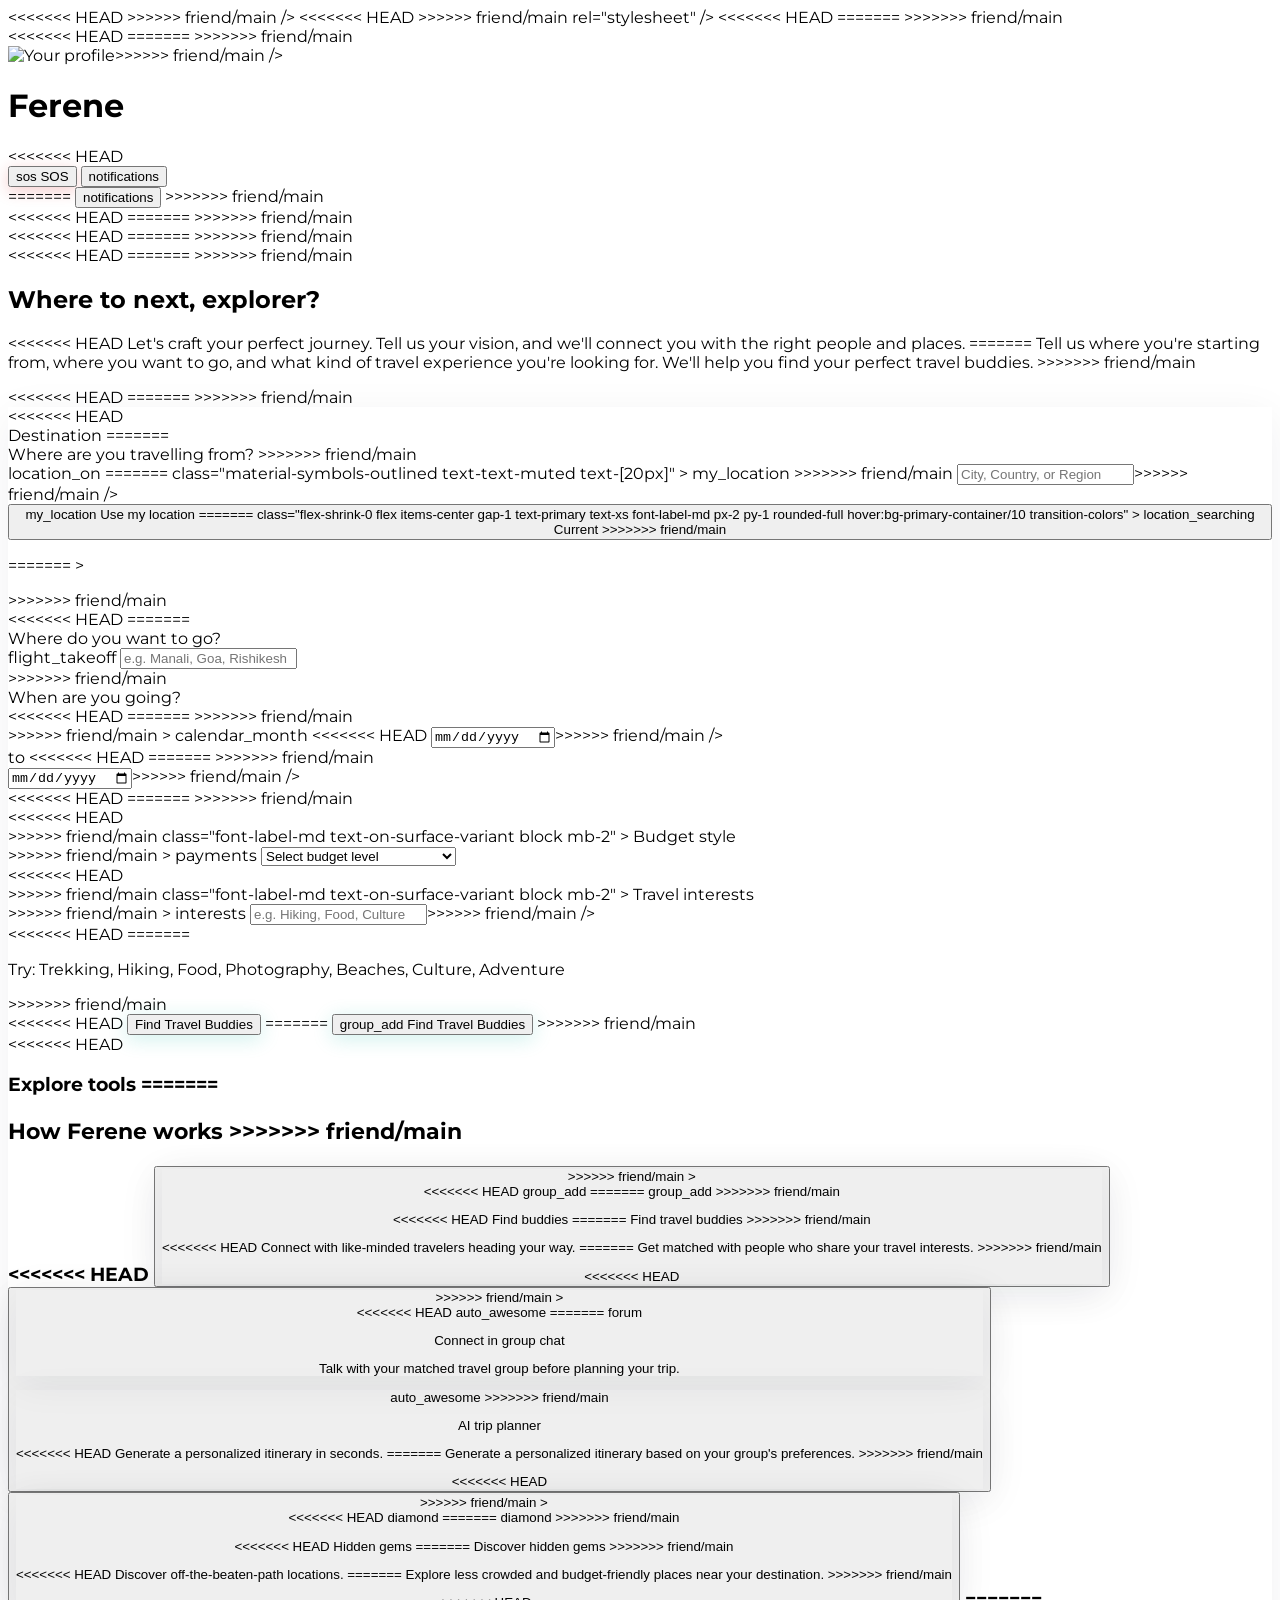
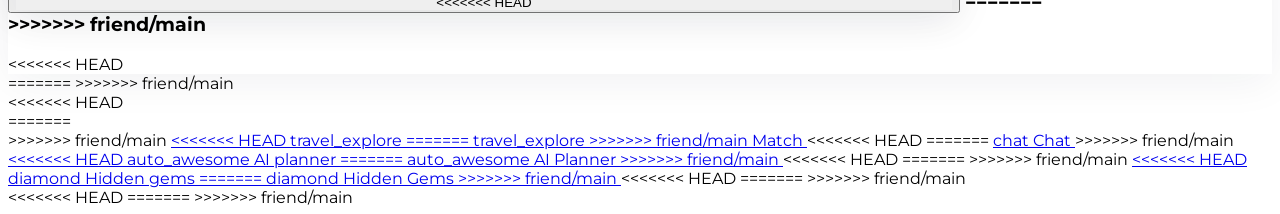
==== commit c54c28a1: "Update travel app" ====
--- a/frontend/index.html
+++ b/frontend/index.html
@@ -3,10 +3,16 @@
 
 <head>
   <meta charset="utf-8" />
+<<<<<<< HEAD
 
   <meta
     name="viewport"
     content="width=device-width, initial-scale=1.0, viewport-fit=cover"
+=======
+  <meta
+    content="width=device-width, initial-scale=1.0, viewport-fit=cover"
+    name="viewport"
+>>>>>>> friend/main
   />
 
   <title>Ferene · Find your travel tribe</title>
@@ -21,9 +27,14 @@
     rel="stylesheet"
   />
 
+<<<<<<< HEAD
   <!-- FIXED Material Symbols font -->
   <link
     href="https://fonts.googleapis.com/css2?family=Material+Symbols+Outlined:opsz,wght,FILL,GRAD@20,100..700,0..1,0..1&display=swap"
+=======
+  <link
+    href="https://fonts.googleapis.com/css2?family=Material+Symbols+Outlined:wght,FILL@100..700,0..1&display=swap"
+>>>>>>> friend/main
     rel="stylesheet"
   />
 
@@ -37,24 +48,37 @@
 >
 
 
+<<<<<<< HEAD
   <!-- =====================================================
        HEADER
   ====================================================== -->
+=======
+  <!-- HEADER -->
+>>>>>>> friend/main
 
   <header
     class="bg-surface/80 backdrop-blur-xl border-b border-white/15 shadow-sm sticky top-0 z-50 flex justify-between items-center w-full px-margin-mobile h-16"
   >
 
+<<<<<<< HEAD
     <!-- Logo / Profile -->
+=======
+>>>>>>> friend/main
     <div class="flex items-center gap-3">
 
       <div
         class="w-10 h-10 rounded-full overflow-hidden border-2 border-surface-container"
       >
         <img
+<<<<<<< HEAD
           src="https://i.pravatar.cc/100?img=68"
           alt="Your profile"
           class="w-full h-full object-cover"
+=======
+          alt="Your avatar"
+          class="w-full h-full object-cover"
+          src="https://i.pravatar.cc/100?img=68"
+>>>>>>> friend/main
         />
       </div>
 
@@ -66,6 +90,7 @@
 
     </div>
 
+<<<<<<< HEAD
 
     <!-- Header Actions -->
     <div class="flex items-center gap-2">
@@ -98,25 +123,52 @@
 
     </div>
 
+=======
+
+    <button
+      class="w-10 h-10 flex items-center justify-center rounded-full bg-surface-container-low text-primary hover:opacity-80 active:scale-95 transition-all"
+    >
+      <span
+        class="material-symbols-outlined"
+        style="font-variation-settings: 'FILL' 0;"
+      >
+        notifications
+      </span>
+    </button>
+
+>>>>>>> friend/main
   </header>
 
 
 
+<<<<<<< HEAD
   <!-- =====================================================
        MAIN CONTENT
   ====================================================== -->
+=======
+  <!-- MAIN -->
+>>>>>>> friend/main
 
   <main
     class="flex-1 flex flex-col max-w-[560px] w-full mx-auto relative"
   >
 
+<<<<<<< HEAD
+=======
+
+>>>>>>> friend/main
     <section
       id="view-home"
       class="flex flex-col px-margin-mobile py-6 gap-8"
     >
 
 
+<<<<<<< HEAD
       <!-- Introduction -->
+=======
+      <!-- Heading -->
+
+>>>>>>> friend/main
       <div>
 
         <h2
@@ -128,23 +180,34 @@
         <p
           class="font-body-md text-text-muted max-w-md"
         >
+<<<<<<< HEAD
           Let's craft your perfect journey. Tell us your vision,
           and we'll connect you with the right people and places.
+=======
+          Tell us where you're starting from, where you want to go,
+          and what kind of travel experience you're looking for.
+          We'll help you find your perfect travel buddies.
+>>>>>>> friend/main
         </p>
 
       </div>
 
 
 
+<<<<<<< HEAD
       <!-- =================================================
            TRIP SEARCH CARD
       ================================================== -->
+=======
+      <!-- TRAVEL FORM -->
+>>>>>>> friend/main
 
       <div
         class="bg-surface-card rounded-lg soft-shadow p-gutter flex flex-col gap-5"
       >
 
 
+<<<<<<< HEAD
         <!-- Destination -->
         <div>
 
@@ -153,6 +216,16 @@
             class="font-label-md text-on-surface-variant block mb-2"
           >
             Destination
+=======
+        <!-- FROM LOCATION -->
+
+        <div>
+
+          <label
+            class="font-label-md text-on-surface-variant block mb-2"
+          >
+            Where are you travelling from?
+>>>>>>> friend/main
           </label>
 
 
@@ -161,18 +234,31 @@
           >
 
             <span
+<<<<<<< HEAD
               class="material-symbols-outlined text-text-muted text-[20px] flex-shrink-0"
             >
               location_on
+=======
+              class="material-symbols-outlined text-text-muted text-[20px]"
+            >
+              my_location
+>>>>>>> friend/main
             </span>
 
 
             <input
+<<<<<<< HEAD
               id="destinationInput"
               type="text"
               placeholder="City, Country, or Region"
               autocomplete="off"
               class="flex-1 min-w-0 bg-transparent border-0 outline-none ring-0 focus:ring-0 font-body-md placeholder:text-text-muted"
+=======
+              id="fromLocation"
+              type="text"
+              placeholder="e.g. Delhi, Mumbai, Bangalore"
+              class="w-full bg-transparent font-body-md placeholder:text-text-muted outline-none"
+>>>>>>> friend/main
             />
 
 
@@ -180,6 +266,7 @@
               type="button"
               id="useLocationBtn"
               onclick="useMyLocation()"
+<<<<<<< HEAD
               class="flex-shrink-0 flex items-center gap-1 text-primary text-xs font-label-md px-2 py-1 rounded-full hover:bg-primary-container/10 transition-colors whitespace-nowrap"
             >
 
@@ -188,6 +275,18 @@
               </span>
 
               <span>Use my location</span>
+=======
+              class="flex-shrink-0 flex items-center gap-1 text-primary text-xs font-label-md px-2 py-1 rounded-full hover:bg-primary-container/10 transition-colors"
+            >
+
+              <span
+                class="material-symbols-outlined text-[16px]"
+              >
+                location_searching
+              </span>
+
+              Current
+>>>>>>> friend/main
 
             </button>
 
@@ -197,18 +296,63 @@
           <p
             id="locationStatus"
             class="text-text-muted text-xs mt-1.5 px-2 hidden"
+<<<<<<< HEAD
           ></p>
+=======
+          >
+          </p>
+>>>>>>> friend/main
 
         </div>
 
 
 
+<<<<<<< HEAD
         <!-- Dates -->
+=======
+        <!-- TO DESTINATION -->
+
         <div>
 
           <label
             class="font-label-md text-on-surface-variant block mb-2"
           >
+            Where do you want to go?
+          </label>
+
+
+          <div
+            class="flex items-center gap-2 bg-surface-container-low rounded-full px-4 py-3 border border-transparent focus-within:border-primary/50 transition-colors"
+          >
+
+            <span
+              class="material-symbols-outlined text-text-muted text-[20px]"
+            >
+              flight_takeoff
+            </span>
+
+
+            <input
+              id="destinationInput"
+              type="text"
+              placeholder="e.g. Manali, Goa, Rishikesh"
+              class="w-full bg-transparent font-body-md placeholder:text-text-muted outline-none"
+            />
+
+          </div>
+
+        </div>
+
+
+
+        <!-- DATES -->
+
+>>>>>>> friend/main
+        <div>
+
+          <label
+            class="font-label-md text-on-surface-variant block mb-2"
+          >
             When are you going?
           </label>
 
@@ -216,21 +360,38 @@
           <div class="flex items-center gap-3">
 
 
+<<<<<<< HEAD
             <!-- Start -->
+=======
+            <!-- START DATE -->
+
+>>>>>>> friend/main
             <div
               class="flex items-center gap-2 bg-surface-container-low rounded-full px-4 py-3 w-full"
             >
 
               <span
+<<<<<<< HEAD
                 class="material-symbols-outlined text-text-muted text-[20px] flex-shrink-0"
+=======
+                class="material-symbols-outlined text-text-muted text-[20px]"
+>>>>>>> friend/main
               >
                 calendar_month
               </span>
 
+<<<<<<< HEAD
               <input
                 id="startDate"
                 type="date"
                 class="w-full min-w-0 bg-transparent border-0 outline-none ring-0 focus:ring-0 font-body-md text-on-surface"
+=======
+
+              <input
+                id="startDate"
+                type="date"
+                class="w-full bg-transparent font-body-md text-on-surface outline-none"
+>>>>>>> friend/main
               />
 
             </div>
@@ -243,7 +404,12 @@
             </span>
 
 
+<<<<<<< HEAD
             <!-- End -->
+=======
+            <!-- END DATE -->
+
+>>>>>>> friend/main
             <div
               class="flex items-center gap-2 bg-surface-container-low rounded-full px-4 py-3 w-full"
             >
@@ -251,22 +417,38 @@
               <input
                 id="endDate"
                 type="date"
+<<<<<<< HEAD
                 class="w-full min-w-0 bg-transparent border-0 outline-none ring-0 focus:ring-0 font-body-md text-on-surface"
+=======
+                class="w-full bg-transparent font-body-md text-on-surface outline-none"
+>>>>>>> friend/main
               />
 
             </div>
 
+<<<<<<< HEAD
+=======
+
+>>>>>>> friend/main
           </div>
 
         </div>
 
 
 
+<<<<<<< HEAD
         <!-- Budget -->
         <div>
 
           <label
             for="budgetSelect"
+=======
+        <!-- BUDGET -->
+
+        <div>
+
+          <label
+>>>>>>> friend/main
             class="font-label-md text-on-surface-variant block mb-2"
           >
             Budget style
@@ -278,7 +460,11 @@
           >
 
             <span
+<<<<<<< HEAD
               class="material-symbols-outlined text-text-muted text-[20px] flex-shrink-0"
+=======
+              class="material-symbols-outlined text-text-muted text-[20px]"
+>>>>>>> friend/main
             >
               payments
             </span>
@@ -286,7 +472,11 @@
 
             <select
               id="budgetSelect"
+<<<<<<< HEAD
               class="w-full bg-transparent border-0 outline-none ring-0 focus:ring-0 font-body-md text-text-muted"
+=======
+              class="w-full bg-transparent font-body-md text-text-muted outline-none"
+>>>>>>> friend/main
             >
 
               <option value="">
@@ -313,11 +503,19 @@
 
 
 
+<<<<<<< HEAD
         <!-- Interests -->
         <div>
 
           <label
             for="interestsInput"
+=======
+        <!-- TRAVEL INTERESTS -->
+
+        <div>
+
+          <label
+>>>>>>> friend/main
             class="font-label-md text-on-surface-variant block mb-2"
           >
             Travel interests
@@ -329,7 +527,11 @@
           >
 
             <span
+<<<<<<< HEAD
               class="material-symbols-outlined text-text-muted text-[20px] flex-shrink-0"
+=======
+              class="material-symbols-outlined text-text-muted text-[20px]"
+>>>>>>> friend/main
             >
               interests
             </span>
@@ -338,16 +540,32 @@
             <input
               id="interestsInput"
               type="text"
+<<<<<<< HEAD
               placeholder="e.g. Hiking, Food, Culture"
               class="w-full min-w-0 bg-transparent border-0 outline-none ring-0 focus:ring-0 font-body-md placeholder:text-text-muted"
+=======
+              placeholder="e.g. Trekking, Food, Photography"
+              class="w-full bg-transparent font-body-md placeholder:text-text-muted outline-none"
+>>>>>>> friend/main
             />
 
           </div>
 
+<<<<<<< HEAD
+=======
+
+          <p
+            class="text-text-muted text-xs mt-2 px-2"
+          >
+            Try: Trekking, Hiking, Food, Photography, Beaches, Culture, Adventure
+          </p>
+
+>>>>>>> friend/main
         </div>
 
 
 
+<<<<<<< HEAD
         <!-- Find Travel Buddies -->
         <button
           type="button"
@@ -357,10 +575,29 @@
           Find Travel Buddies
         </button>
 
+=======
+        <!-- FIND BUDDIES BUTTON -->
+
+        <button
+          onclick="findTravelBuddies()"
+          class="w-full py-4 rounded-full bg-gradient-to-r from-gradient-start to-gradient-end text-white font-label-md turquoise-glow hover:opacity-90 active:scale-[.98] transition-all flex items-center justify-center gap-2"
+        >
+
+          <span class="material-symbols-outlined">
+            group_add
+          </span>
+
+          Find Travel Buddies
+
+        </button>
+
+
+>>>>>>> friend/main
       </div>
 
 
 
+<<<<<<< HEAD
       <!-- =================================================
            EXPLORE TOOLS
       ================================================== -->
@@ -371,25 +608,53 @@
           class="font-headline-md text-on-surface mb-4"
         >
           Explore tools
+=======
+      <!-- HOW IT WORKS -->
+
+      <div>
+
+
+        <h3
+          class="font-headline-md text-on-surface mb-4"
+        >
+          How Ferene works
+>>>>>>> friend/main
         </h3>
 
 
         <div class="flex flex-col gap-3">
 
 
+<<<<<<< HEAD
           <!-- Find Buddies -->
           <button
             type="button"
             onclick="location.href='swipe.html'"
             class="bg-surface-card rounded-lg soft-shadow p-5 flex items-center gap-4 text-left hover:-translate-y-0.5 active:scale-[.99] transition-all"
+=======
+          <!-- FIND -->
+
+          <div
+            class="bg-surface-card rounded-lg soft-shadow p-5 flex items-center gap-4"
+>>>>>>> friend/main
           >
 
             <div
               class="w-11 h-11 rounded-full bg-primary-container/10 flex items-center justify-center flex-shrink-0"
             >
+<<<<<<< HEAD
               <span class="material-symbols-outlined text-primary">
                 group_add
               </span>
+=======
+
+              <span
+                class="material-symbols-outlined text-primary"
+              >
+                group_add
+              </span>
+
+>>>>>>> friend/main
             </div>
 
 
@@ -398,17 +663,26 @@
               <p
                 class="font-headline-md text-[16px] text-on-surface"
               >
+<<<<<<< HEAD
                 Find buddies
+=======
+                Find travel buddies
+>>>>>>> friend/main
               </p>
 
               <p
                 class="font-body-md text-text-muted text-sm"
               >
+<<<<<<< HEAD
                 Connect with like-minded travelers heading your way.
+=======
+                Get matched with people who share your travel interests.
+>>>>>>> friend/main
               </p>
 
             </div>
 
+<<<<<<< HEAD
           </button>
 
 
@@ -418,14 +692,74 @@
             type="button"
             onclick="location.href='planner.html'"
             class="bg-surface-card rounded-lg soft-shadow p-5 flex items-center gap-4 text-left hover:-translate-y-0.5 active:scale-[.99] transition-all"
+=======
+          </div>
+
+
+
+          <!-- CHAT -->
+
+          <div
+            class="bg-surface-card rounded-lg soft-shadow p-5 flex items-center gap-4"
+>>>>>>> friend/main
           >
 
             <div
               class="w-11 h-11 rounded-full bg-primary-container/10 flex items-center justify-center flex-shrink-0"
             >
+<<<<<<< HEAD
               <span class="material-symbols-outlined text-primary">
                 auto_awesome
               </span>
+=======
+
+              <span
+                class="material-symbols-outlined text-primary"
+              >
+                forum
+              </span>
+
+            </div>
+
+
+            <div>
+
+              <p
+                class="font-headline-md text-[16px] text-on-surface"
+              >
+                Connect in group chat
+              </p>
+
+              <p
+                class="font-body-md text-text-muted text-sm"
+              >
+                Talk with your matched travel group before planning your trip.
+              </p>
+
+            </div>
+
+          </div>
+
+
+
+          <!-- AI PLANNER -->
+
+          <div
+            class="bg-surface-card rounded-lg soft-shadow p-5 flex items-center gap-4"
+          >
+
+            <div
+              class="w-11 h-11 rounded-full bg-primary-container/10 flex items-center justify-center flex-shrink-0"
+            >
+
+              <span
+                class="material-symbols-outlined text-primary"
+                style="font-variation-settings: 'FILL' 1;"
+              >
+                auto_awesome
+              </span>
+
+>>>>>>> friend/main
             </div>
 
 
@@ -440,11 +774,16 @@
               <p
                 class="font-body-md text-text-muted text-sm"
               >
+<<<<<<< HEAD
                 Generate a personalized itinerary in seconds.
+=======
+                Generate a personalized itinerary based on your group's preferences.
+>>>>>>> friend/main
               </p>
 
             </div>
 
+<<<<<<< HEAD
           </button>
 
 
@@ -454,14 +793,34 @@
             type="button"
             onclick="location.href='gems.html'"
             class="bg-surface-card rounded-lg soft-shadow p-5 flex items-center gap-4 text-left hover:-translate-y-0.5 active:scale-[.99] transition-all"
+=======
+          </div>
+
+
+
+          <!-- HIDDEN GEMS -->
+
+          <div
+            class="bg-surface-card rounded-lg soft-shadow p-5 flex items-center gap-4"
+>>>>>>> friend/main
           >
 
             <div
               class="w-11 h-11 rounded-full bg-primary-container/10 flex items-center justify-center flex-shrink-0"
             >
+<<<<<<< HEAD
               <span class="material-symbols-outlined text-primary">
                 diamond
               </span>
+=======
+
+              <span
+                class="material-symbols-outlined text-primary"
+              >
+                diamond
+              </span>
+
+>>>>>>> friend/main
             </div>
 
 
@@ -470,29 +829,50 @@
               <p
                 class="font-headline-md text-[16px] text-on-surface"
               >
+<<<<<<< HEAD
                 Hidden gems
+=======
+                Discover hidden gems
+>>>>>>> friend/main
               </p>
 
               <p
                 class="font-body-md text-text-muted text-sm"
               >
+<<<<<<< HEAD
                 Discover off-the-beaten-path locations.
+=======
+                Explore less crowded and budget-friendly places near your destination.
+>>>>>>> friend/main
               </p>
 
             </div>
 
+<<<<<<< HEAD
           </button>
+=======
+          </div>
+
+>>>>>>> friend/main
 
         </div>
 
       </div>
 
+<<<<<<< HEAD
     </section>
 
+=======
+
+    </section>
+
+
+>>>>>>> friend/main
   </main>
 
 
 
+<<<<<<< HEAD
   <!-- =====================================================
        BOTTOM NAVIGATION
   ====================================================== -->
@@ -502,59 +882,149 @@
   >
 
     <!-- Match -->
+=======
+  <!-- BOTTOM NAVIGATION -->
+
+  <nav
+    class="bg-surface/95 backdrop-blur-xl border-t border-white/15 shadow-[0_-4px_40px_rgba(7,28,54,0.06)] fixed bottom-0 w-full z-40 flex justify-around items-center h-20 px-2"
+  >
+
+
+    <!-- MATCH -->
+
+>>>>>>> friend/main
     <a
       href="index.html"
       class="nav-item flex flex-col items-center justify-center w-full h-full transition-colors active:scale-90 text-primary"
     >
 
+<<<<<<< HEAD
       <span class="material-symbols-outlined mb-1">
         travel_explore
       </span>
 
       <span class="font-label-sm text-label-sm font-bold">
+=======
+      <span
+        class="material-symbols-outlined mb-1"
+        style="font-variation-settings: 'FILL' 1;"
+      >
+        travel_explore
+      </span>
+
+      <span
+        class="font-label-sm text-[11px] font-bold"
+      >
+>>>>>>> friend/main
         Match
       </span>
 
     </a>
 
 
+<<<<<<< HEAD
     <!-- AI Planner -->
+=======
+
+    <!-- CHAT -->
+
+    <a
+      href="chatroom.html?room=uttarakhand-trip-group"
+      class="nav-item flex flex-col items-center justify-center w-full h-full transition-colors active:scale-90 text-on-secondary-fixed-variant"
+    >
+
+      <span
+        class="material-symbols-outlined mb-1"
+      >
+        chat
+      </span>
+
+      <span
+        class="font-label-sm text-[11px]"
+      >
+        Chat
+      </span>
+
+    </a>
+
+
+
+    <!-- AI PLANNER -->
+
+>>>>>>> friend/main
     <a
       href="planner.html"
       class="nav-item flex flex-col items-center justify-center w-full h-full transition-colors active:scale-90 text-on-secondary-fixed-variant"
     >
 
+<<<<<<< HEAD
       <span class="material-symbols-outlined mb-1">
         auto_awesome
       </span>
 
       <span class="font-label-sm text-label-sm">
         AI planner
+=======
+      <span
+        class="material-symbols-outlined mb-1"
+      >
+        auto_awesome
       </span>
 
+      <span
+        class="font-label-sm text-[11px]"
+      >
+        AI Planner
+>>>>>>> friend/main
+      </span>
+
     </a>
 
 
+<<<<<<< HEAD
     <!-- Hidden Gems -->
+=======
+
+    <!-- HIDDEN GEMS -->
+
+>>>>>>> friend/main
     <a
       href="gems.html"
       class="nav-item flex flex-col items-center justify-center w-full h-full transition-colors active:scale-90 text-on-secondary-fixed-variant"
     >
 
+<<<<<<< HEAD
       <span class="material-symbols-outlined mb-1">
         diamond
       </span>
 
       <span class="font-label-sm text-label-sm">
         Hidden gems
+=======
+      <span
+        class="material-symbols-outlined mb-1"
+      >
+        diamond
       </span>
 
+      <span
+        class="font-label-sm text-[11px]"
+      >
+        Hidden Gems
+>>>>>>> friend/main
+      </span>
+
     </a>
 
+<<<<<<< HEAD
+=======
+
+>>>>>>> friend/main
   </nav>
 
 
 
+<<<<<<< HEAD
   <!-- =====================================================
        SOS MODAL
   ====================================================== -->
@@ -945,4 +1415,533 @@
   <script src="home.js" defer></script>
 
 </body>
+=======
+  <!-- JAVASCRIPT -->
+
+  <script>
+
+
+    // ----------------------------------------
+    // DATE SETUP
+    // ----------------------------------------
+
+    const startDateEl =
+      document.getElementById("startDate");
+
+
+    const endDateEl =
+      document.getElementById("endDate");
+
+
+    function todayISO() {
+
+      const date = new Date();
+
+      return date
+        .toISOString()
+        .split("T")[0];
+
+    }
+
+
+    startDateEl.min = todayISO();
+
+    endDateEl.min = todayISO();
+
+
+
+    startDateEl.addEventListener("change", function () {
+
+      endDateEl.min = startDateEl.value;
+
+
+      if (
+        endDateEl.value &&
+        endDateEl.value < startDateEl.value
+      ) {
+
+        endDateEl.value =
+          startDateEl.value;
+
+      }
+
+    });
+
+
+
+    // ----------------------------------------
+    // GET CURRENT LOCATION
+    // This ONLY fills "FROM LOCATION"
+    // ----------------------------------------
+
+    function useMyLocation() {
+
+
+      const statusEl =
+        document.getElementById("locationStatus");
+
+
+      const fromInput =
+        document.getElementById("fromLocation");
+
+
+      const button =
+        document.getElementById("useLocationBtn");
+
+
+      if (!navigator.geolocation) {
+
+        showStatus(
+          "Geolocation is not supported in this browser.",
+          true
+        );
+
+        return;
+
+      }
+
+
+      button.disabled = true;
+
+
+      showStatus(
+        "Finding your current location...",
+        false
+      );
+
+
+      navigator.geolocation.getCurrentPosition(
+
+
+        async function (position) {
+
+
+          const latitude =
+            position.coords.latitude;
+
+
+          const longitude =
+            position.coords.longitude;
+
+
+          try {
+
+
+            const response = await fetch(
+
+              `https://nominatim.openstreetmap.org/reverse?format=json&lat=${latitude}&lon=${longitude}&zoom=10`,
+
+              {
+                headers: {
+                  "Accept-Language": "en"
+                }
+              }
+
+            );
+
+
+            if (!response.ok) {
+
+              throw new Error(
+                "Location lookup failed"
+              );
+
+            }
+
+
+            const data =
+              await response.json();
+
+
+            const place =
+
+              data.address?.city ||
+
+              data.address?.town ||
+
+              data.address?.village ||
+
+              data.address?.state ||
+
+              data.display_name;
+
+
+            if (place) {
+
+
+              fromInput.value = place;
+
+
+              showStatus(
+
+                `Starting location set to ${place}`,
+
+                false
+
+              );
+
+
+            }
+
+            else {
+
+
+              showStatus(
+
+                "Could not determine your city.",
+
+                true
+
+              );
+
+            }
+
+
+          }
+
+
+          catch (error) {
+
+
+            fromInput.value =
+
+              `${latitude.toFixed(4)}, ${longitude.toFixed(4)}`;
+
+
+            showStatus(
+
+              "Coordinates found but city name could not be determined.",
+
+              true
+
+            );
+
+
+          }
+
+
+          finally {
+
+
+            button.disabled = false;
+
+
+          }
+
+
+        },
+
+
+        function (error) {
+
+
+          button.disabled = false;
+
+
+          if (
+            error.code === error.PERMISSION_DENIED
+          ) {
+
+
+            showStatus(
+
+              "Location permission denied. Enter your starting city manually.",
+
+              true
+
+            );
+
+
+          }
+
+          else {
+
+
+            showStatus(
+
+              "Could not get your location. Please enter it manually.",
+
+              true
+
+            );
+
+
+          }
+
+
+        },
+
+
+        {
+          timeout: 8000
+        }
+
+
+      );
+
+
+    }
+
+
+
+    // ----------------------------------------
+    // STATUS MESSAGE
+    // ----------------------------------------
+
+    function showStatus(message, isError) {
+
+
+      const statusEl =
+        document.getElementById("locationStatus");
+
+
+      statusEl.textContent =
+        message;
+
+
+      statusEl.classList.remove("hidden");
+
+
+      if (isError) {
+
+
+        statusEl.classList.add(
+          "text-tertiary"
+        );
+
+
+      }
+
+      else {
+
+
+        statusEl.classList.remove(
+          "text-tertiary"
+        );
+
+
+        statusEl.classList.add(
+          "text-text-muted"
+        );
+
+
+      }
+
+
+    }
+
+
+
+    // ----------------------------------------
+    // SAVE USER TRIP DETAILS
+    // ----------------------------------------
+
+    function findTravelBuddies() {
+
+
+      const fromLocation =
+
+        document
+          .getElementById("fromLocation")
+          .value
+          .trim();
+
+
+      const destination =
+
+        document
+          .getElementById("destinationInput")
+          .value
+          .trim();
+
+
+      const startDate =
+
+        document
+          .getElementById("startDate")
+          .value;
+
+
+      const endDate =
+
+        document
+          .getElementById("endDate")
+          .value;
+
+
+      const budget =
+
+        document
+          .getElementById("budgetSelect")
+          .value;
+
+
+      const interests =
+
+        document
+          .getElementById("interestsInput")
+          .value
+          .trim();
+
+
+      // VALIDATION
+
+
+      if (!fromLocation) {
+
+
+        alert(
+          "Please enter where you are travelling from."
+        );
+
+
+        return;
+
+
+      }
+
+
+      if (!destination) {
+
+
+        alert(
+          "Please enter your destination."
+        );
+
+
+        return;
+
+
+      }
+
+
+      if (!startDate || !endDate) {
+
+
+        alert(
+          "Please select your travel dates."
+        );
+
+
+        return;
+
+
+      }
+
+
+      if (!budget) {
+
+
+        alert(
+          "Please select your budget style."
+        );
+
+
+        return;
+
+
+      }
+
+
+      if (!interests) {
+
+
+        alert(
+          "Please enter at least one travel interest."
+        );
+
+
+        return;
+
+
+      }
+
+
+      // CONVERT INTERESTS INTO ARRAY
+
+
+      const interestsArray =
+
+        interests
+
+          .split(",")
+
+          .map(
+
+            interest =>
+
+              interest
+                .trim()
+                .toLowerCase()
+
+          )
+
+          .filter(
+
+            interest => interest !== ""
+
+          );
+
+
+      // CREATE USER TRIP OBJECT
+
+
+      const userTrip = {
+
+
+        fromLocation:
+          fromLocation,
+
+
+        destination:
+          destination,
+
+
+        startDate:
+          startDate,
+
+
+        endDate:
+          endDate,
+
+
+        budget:
+          budget,
+
+
+        interests:
+          interestsArray
+
+
+      };
+
+
+      // SAVE IN LOCAL STORAGE
+
+
+      localStorage.setItem(
+
+        "fereneUserTrip",
+
+        JSON.stringify(userTrip)
+
+      );
+
+
+      // GO TO SWIPE PAGE
+
+
+      window.location.href =
+        "swipe.html";
+
+
+    }
+
+
+  </script>
+
+
+</body>
+
+>>>>>>> friend/main
 </html>
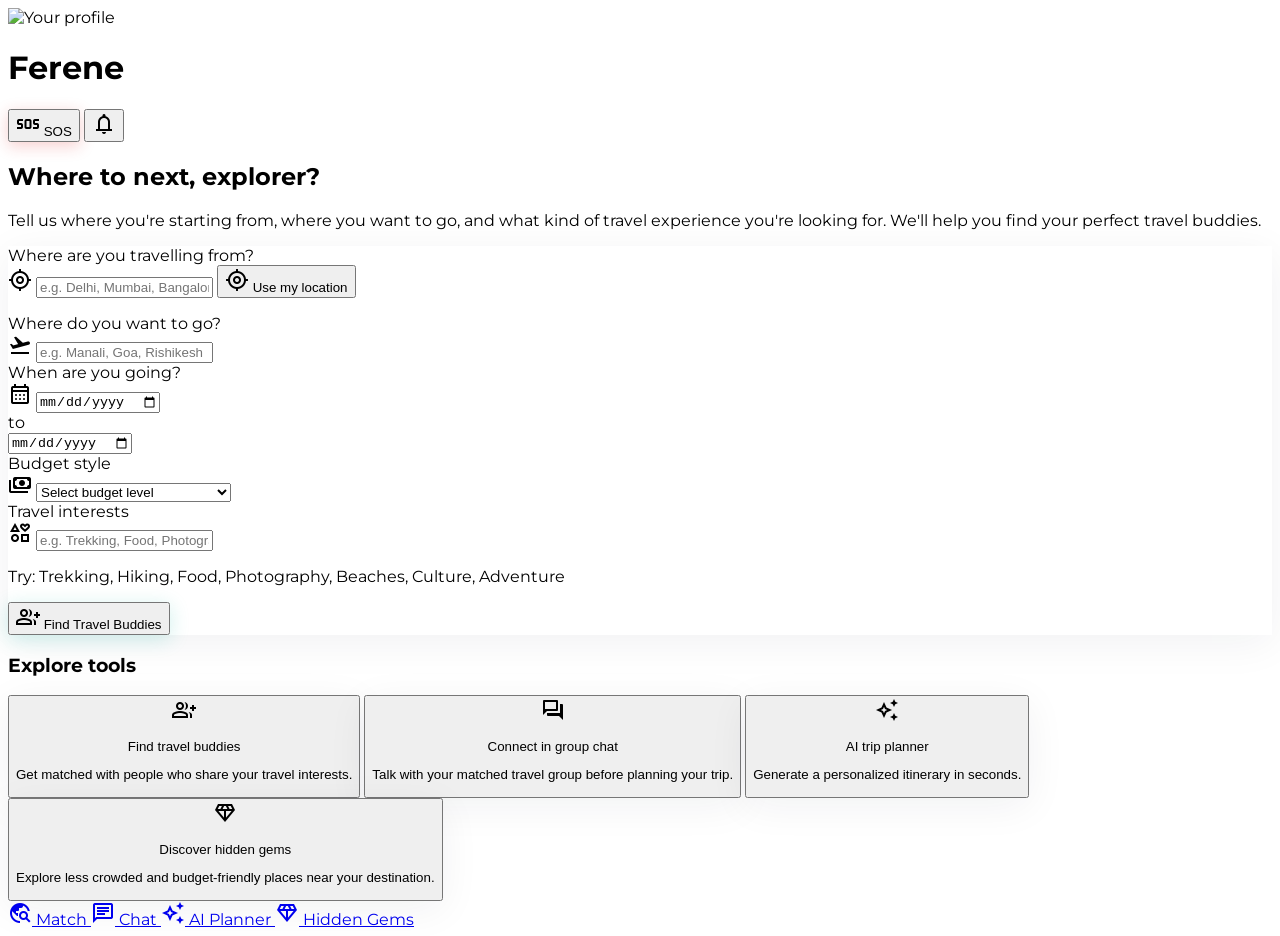
==== commit f84b9dea: "Resolve frontend merge conflicts" ====
--- a/frontend/index.html
+++ b/frontend/index.html
@@ -3,16 +3,10 @@
 
 <head>
   <meta charset="utf-8" />
-<<<<<<< HEAD
 
   <meta
     name="viewport"
     content="width=device-width, initial-scale=1.0, viewport-fit=cover"
-=======
-  <meta
-    content="width=device-width, initial-scale=1.0, viewport-fit=cover"
-    name="viewport"
->>>>>>> friend/main
   />
 
   <title>Ferene · Find your travel tribe</title>
@@ -27,14 +21,9 @@
     rel="stylesheet"
   />
 
-<<<<<<< HEAD
-  <!-- FIXED Material Symbols font -->
+  <!-- Material Symbols -->
   <link
     href="https://fonts.googleapis.com/css2?family=Material+Symbols+Outlined:opsz,wght,FILL,GRAD@20,100..700,0..1,0..1&display=swap"
-=======
-  <link
-    href="https://fonts.googleapis.com/css2?family=Material+Symbols+Outlined:wght,FILL@100..700,0..1&display=swap"
->>>>>>> friend/main
     rel="stylesheet"
   />
 
@@ -47,38 +36,24 @@
   class="bg-background text-on-background font-body-md min-h-screen flex flex-col antialiased selection:bg-primary-container selection:text-on-primary-container pb-[96px]"
 >
 
-
-<<<<<<< HEAD
   <!-- =====================================================
        HEADER
   ====================================================== -->
-=======
-  <!-- HEADER -->
->>>>>>> friend/main
 
   <header
     class="bg-surface/80 backdrop-blur-xl border-b border-white/15 shadow-sm sticky top-0 z-50 flex justify-between items-center w-full px-margin-mobile h-16"
   >
 
-<<<<<<< HEAD
     <!-- Logo / Profile -->
-=======
->>>>>>> friend/main
     <div class="flex items-center gap-3">
 
       <div
         class="w-10 h-10 rounded-full overflow-hidden border-2 border-surface-container"
       >
         <img
-<<<<<<< HEAD
           src="https://i.pravatar.cc/100?img=68"
           alt="Your profile"
           class="w-full h-full object-cover"
-=======
-          alt="Your avatar"
-          class="w-full h-full object-cover"
-          src="https://i.pravatar.cc/100?img=68"
->>>>>>> friend/main
         />
       </div>
 
@@ -90,7 +65,6 @@
 
     </div>
 
-<<<<<<< HEAD
 
     <!-- Header Actions -->
     <div class="flex items-center gap-2">
@@ -123,52 +97,24 @@
 
     </div>
 
-=======
-
-    <button
-      class="w-10 h-10 flex items-center justify-center rounded-full bg-surface-container-low text-primary hover:opacity-80 active:scale-95 transition-all"
-    >
-      <span
-        class="material-symbols-outlined"
-        style="font-variation-settings: 'FILL' 0;"
-      >
-        notifications
-      </span>
-    </button>
-
->>>>>>> friend/main
   </header>
 
 
-
-<<<<<<< HEAD
   <!-- =====================================================
        MAIN CONTENT
   ====================================================== -->
-=======
-  <!-- MAIN -->
->>>>>>> friend/main
 
   <main
     class="flex-1 flex flex-col max-w-[560px] w-full mx-auto relative"
   >
 
-<<<<<<< HEAD
-=======
-
->>>>>>> friend/main
     <section
       id="view-home"
       class="flex flex-col px-margin-mobile py-6 gap-8"
     >
 
-
-<<<<<<< HEAD
       <!-- Introduction -->
-=======
-      <!-- Heading -->
-
->>>>>>> friend/main
+
       <div>
 
         <h2
@@ -180,52 +126,32 @@
         <p
           class="font-body-md text-text-muted max-w-md"
         >
-<<<<<<< HEAD
-          Let's craft your perfect journey. Tell us your vision,
-          and we'll connect you with the right people and places.
-=======
           Tell us where you're starting from, where you want to go,
           and what kind of travel experience you're looking for.
           We'll help you find your perfect travel buddies.
->>>>>>> friend/main
         </p>
 
       </div>
 
 
-
-<<<<<<< HEAD
       <!-- =================================================
            TRIP SEARCH CARD
       ================================================== -->
-=======
-      <!-- TRAVEL FORM -->
->>>>>>> friend/main
 
       <div
         class="bg-surface-card rounded-lg soft-shadow p-gutter flex flex-col gap-5"
       >
 
 
-<<<<<<< HEAD
-        <!-- Destination -->
+        <!-- FROM LOCATION -->
+
         <div>
 
           <label
-            for="destinationInput"
+            for="fromLocation"
             class="font-label-md text-on-surface-variant block mb-2"
           >
-            Destination
-=======
-        <!-- FROM LOCATION -->
-
-        <div>
-
-          <label
-            class="font-label-md text-on-surface-variant block mb-2"
-          >
             Where are you travelling from?
->>>>>>> friend/main
           </label>
 
 
@@ -234,31 +160,18 @@
           >
 
             <span
-<<<<<<< HEAD
               class="material-symbols-outlined text-text-muted text-[20px] flex-shrink-0"
             >
-              location_on
-=======
-              class="material-symbols-outlined text-text-muted text-[20px]"
-            >
               my_location
->>>>>>> friend/main
             </span>
 
 
             <input
-<<<<<<< HEAD
-              id="destinationInput"
-              type="text"
-              placeholder="City, Country, or Region"
-              autocomplete="off"
-              class="flex-1 min-w-0 bg-transparent border-0 outline-none ring-0 focus:ring-0 font-body-md placeholder:text-text-muted"
-=======
               id="fromLocation"
               type="text"
               placeholder="e.g. Delhi, Mumbai, Bangalore"
-              class="w-full bg-transparent font-body-md placeholder:text-text-muted outline-none"
->>>>>>> friend/main
+              autocomplete="off"
+              class="flex-1 min-w-0 bg-transparent border-0 outline-none ring-0 focus:ring-0 font-body-md placeholder:text-text-muted"
             />
 
 
@@ -266,7 +179,6 @@
               type="button"
               id="useLocationBtn"
               onclick="useMyLocation()"
-<<<<<<< HEAD
               class="flex-shrink-0 flex items-center gap-1 text-primary text-xs font-label-md px-2 py-1 rounded-full hover:bg-primary-container/10 transition-colors whitespace-nowrap"
             >
 
@@ -275,18 +187,6 @@
               </span>
 
               <span>Use my location</span>
-=======
-              class="flex-shrink-0 flex items-center gap-1 text-primary text-xs font-label-md px-2 py-1 rounded-full hover:bg-primary-container/10 transition-colors"
-            >
-
-              <span
-                class="material-symbols-outlined text-[16px]"
-              >
-                location_searching
-              </span>
-
-              Current
->>>>>>> friend/main
 
             </button>
 
@@ -296,25 +196,18 @@
           <p
             id="locationStatus"
             class="text-text-muted text-xs mt-1.5 px-2 hidden"
-<<<<<<< HEAD
           ></p>
-=======
-          >
-          </p>
->>>>>>> friend/main
-
-        </div>
-
-
-
-<<<<<<< HEAD
-        <!-- Dates -->
-=======
+
+        </div>
+
+
+
         <!-- TO DESTINATION -->
 
         <div>
 
           <label
+            for="destinationInput"
             class="font-label-md text-on-surface-variant block mb-2"
           >
             Where do you want to go?
@@ -336,7 +229,8 @@
               id="destinationInput"
               type="text"
               placeholder="e.g. Manali, Goa, Rishikesh"
-              class="w-full bg-transparent font-body-md placeholder:text-text-muted outline-none"
+              autocomplete="off"
+              class="flex-1 min-w-0 bg-transparent border-0 outline-none ring-0 focus:ring-0 font-body-md placeholder:text-text-muted"
             />
 
           </div>
@@ -347,7 +241,6 @@
 
         <!-- DATES -->
 
->>>>>>> friend/main
         <div>
 
           <label
@@ -360,38 +253,23 @@
           <div class="flex items-center gap-3">
 
 
-<<<<<<< HEAD
-            <!-- Start -->
-=======
             <!-- START DATE -->
 
->>>>>>> friend/main
             <div
               class="flex items-center gap-2 bg-surface-container-low rounded-full px-4 py-3 w-full"
             >
 
               <span
-<<<<<<< HEAD
                 class="material-symbols-outlined text-text-muted text-[20px] flex-shrink-0"
-=======
-                class="material-symbols-outlined text-text-muted text-[20px]"
->>>>>>> friend/main
               >
                 calendar_month
               </span>
 
-<<<<<<< HEAD
+
               <input
                 id="startDate"
                 type="date"
                 class="w-full min-w-0 bg-transparent border-0 outline-none ring-0 focus:ring-0 font-body-md text-on-surface"
-=======
-
-              <input
-                id="startDate"
-                type="date"
-                class="w-full bg-transparent font-body-md text-on-surface outline-none"
->>>>>>> friend/main
               />
 
             </div>
@@ -404,12 +282,8 @@
             </span>
 
 
-<<<<<<< HEAD
-            <!-- End -->
-=======
             <!-- END DATE -->
 
->>>>>>> friend/main
             <div
               class="flex items-center gap-2 bg-surface-container-low rounded-full px-4 py-3 w-full"
             >
@@ -417,38 +291,23 @@
               <input
                 id="endDate"
                 type="date"
-<<<<<<< HEAD
                 class="w-full min-w-0 bg-transparent border-0 outline-none ring-0 focus:ring-0 font-body-md text-on-surface"
-=======
-                class="w-full bg-transparent font-body-md text-on-surface outline-none"
->>>>>>> friend/main
               />
 
             </div>
 
-<<<<<<< HEAD
-=======
-
->>>>>>> friend/main
           </div>
 
         </div>
 
 
 
-<<<<<<< HEAD
-        <!-- Budget -->
+        <!-- BUDGET -->
+
         <div>
 
           <label
             for="budgetSelect"
-=======
-        <!-- BUDGET -->
-
-        <div>
-
-          <label
->>>>>>> friend/main
             class="font-label-md text-on-surface-variant block mb-2"
           >
             Budget style
@@ -460,11 +319,7 @@
           >
 
             <span
-<<<<<<< HEAD
               class="material-symbols-outlined text-text-muted text-[20px] flex-shrink-0"
-=======
-              class="material-symbols-outlined text-text-muted text-[20px]"
->>>>>>> friend/main
             >
               payments
             </span>
@@ -472,11 +327,7 @@
 
             <select
               id="budgetSelect"
-<<<<<<< HEAD
               class="w-full bg-transparent border-0 outline-none ring-0 focus:ring-0 font-body-md text-text-muted"
-=======
-              class="w-full bg-transparent font-body-md text-text-muted outline-none"
->>>>>>> friend/main
             >
 
               <option value="">
@@ -503,19 +354,12 @@
 
 
 
-<<<<<<< HEAD
-        <!-- Interests -->
+        <!-- TRAVEL INTERESTS -->
+
         <div>
 
           <label
             for="interestsInput"
-=======
-        <!-- TRAVEL INTERESTS -->
-
-        <div>
-
-          <label
->>>>>>> friend/main
             class="font-label-md text-on-surface-variant block mb-2"
           >
             Travel interests
@@ -527,11 +371,7 @@
           >
 
             <span
-<<<<<<< HEAD
               class="material-symbols-outlined text-text-muted text-[20px] flex-shrink-0"
-=======
-              class="material-symbols-outlined text-text-muted text-[20px]"
->>>>>>> friend/main
             >
               interests
             </span>
@@ -540,45 +380,29 @@
             <input
               id="interestsInput"
               type="text"
-<<<<<<< HEAD
-              placeholder="e.g. Hiking, Food, Culture"
-              class="w-full min-w-0 bg-transparent border-0 outline-none ring-0 focus:ring-0 font-body-md placeholder:text-text-muted"
-=======
               placeholder="e.g. Trekking, Food, Photography"
-              class="w-full bg-transparent font-body-md placeholder:text-text-muted outline-none"
->>>>>>> friend/main
+              autocomplete="off"
+              class="flex-1 min-w-0 bg-transparent border-0 outline-none ring-0 focus:ring-0 font-body-md placeholder:text-text-muted"
             />
 
           </div>
 
-<<<<<<< HEAD
-=======
 
           <p
             class="text-text-muted text-xs mt-2 px-2"
           >
-            Try: Trekking, Hiking, Food, Photography, Beaches, Culture, Adventure
+            Try: Trekking, Hiking, Food, Photography, Beaches,
+            Culture, Adventure
           </p>
 
->>>>>>> friend/main
-        </div>
-
-
-
-<<<<<<< HEAD
-        <!-- Find Travel Buddies -->
+        </div>
+
+
+
+        <!-- FIND TRAVEL BUDDIES -->
+
         <button
           type="button"
-          onclick="location.href='swipe.html'"
-          class="w-full py-4 rounded-full bg-gradient-to-r from-gradient-start to-gradient-end text-white font-label-md turquoise-glow hover:opacity-90 active:scale-[.98] transition-all"
-        >
-          Find Travel Buddies
-        </button>
-
-=======
-        <!-- FIND BUDDIES BUTTON -->
-
-        <button
           onclick="findTravelBuddies()"
           class="w-full py-4 rounded-full bg-gradient-to-r from-gradient-start to-gradient-end text-white font-label-md turquoise-glow hover:opacity-90 active:scale-[.98] transition-all flex items-center justify-center gap-2"
         >
@@ -591,13 +415,10 @@
 
         </button>
 
-
->>>>>>> friend/main
       </div>
 
 
 
-<<<<<<< HEAD
       <!-- =================================================
            EXPLORE TOOLS
       ================================================== -->
@@ -608,45 +429,23 @@
           class="font-headline-md text-on-surface mb-4"
         >
           Explore tools
-=======
-      <!-- HOW IT WORKS -->
-
-      <div>
-
-
-        <h3
-          class="font-headline-md text-on-surface mb-4"
-        >
-          How Ferene works
->>>>>>> friend/main
         </h3>
 
 
         <div class="flex flex-col gap-3">
 
 
-<<<<<<< HEAD
-          <!-- Find Buddies -->
+          <!-- FIND BUDDIES -->
+
           <button
             type="button"
-            onclick="location.href='swipe.html'"
-            class="bg-surface-card rounded-lg soft-shadow p-5 flex items-center gap-4 text-left hover:-translate-y-0.5 active:scale-[.99] transition-all"
-=======
-          <!-- FIND -->
-
-          <div
-            class="bg-surface-card rounded-lg soft-shadow p-5 flex items-center gap-4"
->>>>>>> friend/main
+            onclick="findTravelBuddies()"
+            class="w-full bg-surface-card rounded-lg soft-shadow p-5 flex items-center gap-4 text-left hover:-translate-y-0.5 active:scale-[.99] transition-all"
           >
 
             <div
               class="w-11 h-11 rounded-full bg-primary-container/10 flex items-center justify-center flex-shrink-0"
             >
-<<<<<<< HEAD
-              <span class="material-symbols-outlined text-primary">
-                group_add
-              </span>
-=======
 
               <span
                 class="material-symbols-outlined text-primary"
@@ -654,7 +453,6 @@
                 group_add
               </span>
 
->>>>>>> friend/main
             </div>
 
 
@@ -663,55 +461,32 @@
               <p
                 class="font-headline-md text-[16px] text-on-surface"
               >
-<<<<<<< HEAD
-                Find buddies
-=======
                 Find travel buddies
->>>>>>> friend/main
               </p>
 
               <p
                 class="font-body-md text-text-muted text-sm"
               >
-<<<<<<< HEAD
-                Connect with like-minded travelers heading your way.
-=======
                 Get matched with people who share your travel interests.
->>>>>>> friend/main
               </p>
 
             </div>
 
-<<<<<<< HEAD
           </button>
 
 
 
-          <!-- AI Planner -->
+          <!-- GROUP CHAT -->
+
           <button
             type="button"
-            onclick="location.href='planner.html'"
-            class="bg-surface-card rounded-lg soft-shadow p-5 flex items-center gap-4 text-left hover:-translate-y-0.5 active:scale-[.99] transition-all"
-=======
-          </div>
-
-
-
-          <!-- CHAT -->
-
-          <div
-            class="bg-surface-card rounded-lg soft-shadow p-5 flex items-center gap-4"
->>>>>>> friend/main
+            onclick="location.href='chatroom.html?room=uttarakhand-trip-group'"
+            class="w-full bg-surface-card rounded-lg soft-shadow p-5 flex items-center gap-4 text-left hover:-translate-y-0.5 active:scale-[.99] transition-all"
           >
 
             <div
               class="w-11 h-11 rounded-full bg-primary-container/10 flex items-center justify-center flex-shrink-0"
             >
-<<<<<<< HEAD
-              <span class="material-symbols-outlined text-primary">
-                auto_awesome
-              </span>
-=======
 
               <span
                 class="material-symbols-outlined text-primary"
@@ -738,14 +513,16 @@
 
             </div>
 
-          </div>
+          </button>
 
 
 
           <!-- AI PLANNER -->
 
-          <div
-            class="bg-surface-card rounded-lg soft-shadow p-5 flex items-center gap-4"
+          <button
+            type="button"
+            onclick="location.href='planner.html'"
+            class="w-full bg-surface-card rounded-lg soft-shadow p-5 flex items-center gap-4 text-left hover:-translate-y-0.5 active:scale-[.99] transition-all"
           >
 
             <div
@@ -754,12 +531,10 @@
 
               <span
                 class="material-symbols-outlined text-primary"
-                style="font-variation-settings: 'FILL' 1;"
               >
                 auto_awesome
               </span>
 
->>>>>>> friend/main
             </div>
 
 
@@ -774,45 +549,26 @@
               <p
                 class="font-body-md text-text-muted text-sm"
               >
-<<<<<<< HEAD
                 Generate a personalized itinerary in seconds.
-=======
-                Generate a personalized itinerary based on your group's preferences.
->>>>>>> friend/main
               </p>
 
             </div>
 
-<<<<<<< HEAD
           </button>
 
 
 
-          <!-- Hidden Gems -->
+          <!-- HIDDEN GEMS -->
+
           <button
             type="button"
             onclick="location.href='gems.html'"
-            class="bg-surface-card rounded-lg soft-shadow p-5 flex items-center gap-4 text-left hover:-translate-y-0.5 active:scale-[.99] transition-all"
-=======
-          </div>
-
-
-
-          <!-- HIDDEN GEMS -->
-
-          <div
-            class="bg-surface-card rounded-lg soft-shadow p-5 flex items-center gap-4"
->>>>>>> friend/main
+            class="w-full bg-surface-card rounded-lg soft-shadow p-5 flex items-center gap-4 text-left hover:-translate-y-0.5 active:scale-[.99] transition-all"
           >
 
             <div
               class="w-11 h-11 rounded-full bg-primary-container/10 flex items-center justify-center flex-shrink-0"
             >
-<<<<<<< HEAD
-              <span class="material-symbols-outlined text-primary">
-                diamond
-              </span>
-=======
 
               <span
                 class="material-symbols-outlined text-primary"
@@ -820,7 +576,6 @@
                 diamond
               </span>
 
->>>>>>> friend/main
             </div>
 
 
@@ -829,82 +584,46 @@
               <p
                 class="font-headline-md text-[16px] text-on-surface"
               >
-<<<<<<< HEAD
-                Hidden gems
-=======
                 Discover hidden gems
->>>>>>> friend/main
               </p>
 
               <p
                 class="font-body-md text-text-muted text-sm"
               >
-<<<<<<< HEAD
-                Discover off-the-beaten-path locations.
-=======
                 Explore less crowded and budget-friendly places near your destination.
->>>>>>> friend/main
               </p>
 
             </div>
 
-<<<<<<< HEAD
           </button>
-=======
-          </div>
-
->>>>>>> friend/main
+
 
         </div>
 
       </div>
 
-<<<<<<< HEAD
     </section>
 
-=======
-
-    </section>
-
-
->>>>>>> friend/main
   </main>
 
 
 
-<<<<<<< HEAD
   <!-- =====================================================
        BOTTOM NAVIGATION
   ====================================================== -->
 
   <nav
-    class="bg-surface/80 backdrop-blur-xl border-t border-white/15 shadow-[0_-4px_40px_rgba(7,28,54,0.06)] fixed bottom-0 w-full z-40 flex justify-around items-center h-20 px-4"
+    class="bg-surface/80 backdrop-blur-xl border-t border-white/15 shadow-[0_-4px_40px_rgba(7,28,54,0.06)] fixed bottom-0 w-full z-40 flex justify-around items-center h-20 px-2"
   >
 
-    <!-- Match -->
-=======
-  <!-- BOTTOM NAVIGATION -->
-
-  <nav
-    class="bg-surface/95 backdrop-blur-xl border-t border-white/15 shadow-[0_-4px_40px_rgba(7,28,54,0.06)] fixed bottom-0 w-full z-40 flex justify-around items-center h-20 px-2"
-  >
-
 
     <!-- MATCH -->
 
->>>>>>> friend/main
     <a
       href="index.html"
       class="nav-item flex flex-col items-center justify-center w-full h-full transition-colors active:scale-90 text-primary"
     >
 
-<<<<<<< HEAD
-      <span class="material-symbols-outlined mb-1">
-        travel_explore
-      </span>
-
-      <span class="font-label-sm text-label-sm font-bold">
-=======
       <span
         class="material-symbols-outlined mb-1"
         style="font-variation-settings: 'FILL' 1;"
@@ -915,16 +634,12 @@
       <span
         class="font-label-sm text-[11px] font-bold"
       >
->>>>>>> friend/main
         Match
       </span>
 
     </a>
 
 
-<<<<<<< HEAD
-    <!-- AI Planner -->
-=======
 
     <!-- CHAT -->
 
@@ -951,20 +666,11 @@
 
     <!-- AI PLANNER -->
 
->>>>>>> friend/main
     <a
       href="planner.html"
       class="nav-item flex flex-col items-center justify-center w-full h-full transition-colors active:scale-90 text-on-secondary-fixed-variant"
     >
 
-<<<<<<< HEAD
-      <span class="material-symbols-outlined mb-1">
-        auto_awesome
-      </span>
-
-      <span class="font-label-sm text-label-sm">
-        AI planner
-=======
       <span
         class="material-symbols-outlined mb-1"
       >
@@ -975,32 +681,19 @@
         class="font-label-sm text-[11px]"
       >
         AI Planner
->>>>>>> friend/main
       </span>
 
     </a>
 
 
-<<<<<<< HEAD
-    <!-- Hidden Gems -->
-=======
 
     <!-- HIDDEN GEMS -->
 
->>>>>>> friend/main
     <a
       href="gems.html"
       class="nav-item flex flex-col items-center justify-center w-full h-full transition-colors active:scale-90 text-on-secondary-fixed-variant"
     >
 
-<<<<<<< HEAD
-      <span class="material-symbols-outlined mb-1">
-        diamond
-      </span>
-
-      <span class="font-label-sm text-label-sm">
-        Hidden gems
-=======
       <span
         class="material-symbols-outlined mb-1"
       >
@@ -1011,20 +704,14 @@
         class="font-label-sm text-[11px]"
       >
         Hidden Gems
->>>>>>> friend/main
       </span>
 
     </a>
 
-<<<<<<< HEAD
-=======
-
->>>>>>> friend/main
   </nav>
 
 
 
-<<<<<<< HEAD
   <!-- =====================================================
        SOS MODAL
   ====================================================== -->
@@ -1053,7 +740,9 @@
             class="w-16 h-16 rounded-full bg-red-100 flex items-center justify-center"
           >
 
-            <span class="material-symbols-outlined text-red-600 text-[34px]">
+            <span
+              class="material-symbols-outlined text-red-600 text-[34px]"
+            >
               emergency
             </span>
 
@@ -1138,7 +827,9 @@
             class="w-16 h-16 rounded-full bg-red-100 flex items-center justify-center animate-pulse"
           >
 
-            <span class="material-symbols-outlined text-red-600 text-[32px]">
+            <span
+              class="material-symbols-outlined text-red-600 text-[32px]"
+            >
               location_searching
             </span>
 
@@ -1161,7 +852,6 @@
 
 
         <div class="mt-6 space-y-3">
-
 
           <div class="flex items-center gap-3">
 
@@ -1223,7 +913,9 @@
             class="w-16 h-16 rounded-full bg-green-100 flex items-center justify-center"
           >
 
-            <span class="material-symbols-outlined text-green-600 text-[36px]">
+            <span
+              class="material-symbols-outlined text-green-600 text-[36px]"
+            >
               check_circle
             </span>
 
@@ -1248,8 +940,8 @@
         </div>
 
 
-
-        <!-- Location -->
+        <!-- LOCATION -->
+
         <div
           class="mt-5 bg-surface-container-low rounded-2xl p-4"
         >
@@ -1299,7 +991,8 @@
 
 
 
-        <!-- Status -->
+        <!-- STATUS -->
+
         <div class="mt-3 space-y-2">
 
           <div class="flex justify-between items-center text-sm">
@@ -1358,7 +1051,8 @@
 
 
 
-        <!-- Actions -->
+        <!-- ACTIONS -->
+
         <div class="grid grid-cols-2 gap-3 mt-6">
 
           <a
@@ -1387,12 +1081,18 @@
             type="button"
             class="w-full py-3.5 rounded-full border border-red-200 text-red-600 font-semibold hover:bg-red-50 active:scale-[.98] transition-all"
           >
-            <span class="material-symbols-outlined text-[18px] align-middle mr-1">
+
+            <span
+              class="material-symbols-outlined text-[18px] align-middle mr-1"
+            >
               emergency_home
             </span>
+
             Deactivate SOS
+
           </button>
-        
+
+
           <button
             id="closeSOS"
             type="button"
@@ -1400,7 +1100,7 @@
           >
             Close emergency panel
           </button>
-        
+
         </div>
 
       </div>
@@ -1411,15 +1111,17 @@
 
 
 
-  <!-- JavaScript -->
+  <!-- =====================================================
+       JAVASCRIPT
+  ====================================================== -->
+
+
+  <!-- Existing SOS JavaScript -->
   <script src="home.js" defer></script>
 
-</body>
-=======
-  <!-- JAVASCRIPT -->
-
+
+  <!-- Friend's travel form JavaScript -->
   <script>
-
 
     // ----------------------------------------
     // DATE SETUP
@@ -1428,7 +1130,6 @@
     const startDateEl =
       document.getElementById("startDate");
 
-
     const endDateEl =
       document.getElementById("endDate");
 
@@ -1445,48 +1146,55 @@
 
 
     startDateEl.min = todayISO();
-
     endDateEl.min = todayISO();
 
 
-
-    startDateEl.addEventListener("change", function () {
-
-      endDateEl.min = startDateEl.value;
-
-
-      if (
-        endDateEl.value &&
-        endDateEl.value < startDateEl.value
-      ) {
-
-        endDateEl.value =
+    startDateEl.addEventListener(
+      "change",
+      function () {
+
+        endDateEl.min =
           startDateEl.value;
 
+
+        if (
+          endDateEl.value &&
+          endDateEl.value < startDateEl.value
+        ) {
+
+          endDateEl.value =
+            startDateEl.value;
+
+        }
+
       }
-
-    });
+    );
 
 
 
     // ----------------------------------------
     // GET CURRENT LOCATION
-    // This ONLY fills "FROM LOCATION"
+    // ONLY FILLS FROM LOCATION
     // ----------------------------------------
 
     function useMyLocation() {
 
-
       const statusEl =
-        document.getElementById("locationStatus");
+        document.getElementById(
+          "locationStatus"
+        );
 
 
       const fromInput =
-        document.getElementById("fromLocation");
+        document.getElementById(
+          "fromLocation"
+        );
 
 
       const button =
-        document.getElementById("useLocationBtn");
+        document.getElementById(
+          "useLocationBtn"
+        );
 
 
       if (!navigator.geolocation) {
@@ -1512,32 +1220,26 @@
 
       navigator.geolocation.getCurrentPosition(
 
-
         async function (position) {
-
 
           const latitude =
             position.coords.latitude;
 
-
           const longitude =
             position.coords.longitude;
 
 
           try {
 
-
-            const response = await fetch(
-
-              `https://nominatim.openstreetmap.org/reverse?format=json&lat=${latitude}&lon=${longitude}&zoom=10`,
-
-              {
-                headers: {
-                  "Accept-Language": "en"
+            const response =
+              await fetch(
+                `https://nominatim.openstreetmap.org/reverse?format=json&lat=${latitude}&lon=${longitude}&zoom=10`,
+                {
+                  headers: {
+                    "Accept-Language": "en"
+                  }
                 }
-              }
-
-            );
+              );
 
 
             if (!response.ok) {
@@ -1554,120 +1256,84 @@
 
 
             const place =
-
               data.address?.city ||
-
               data.address?.town ||
-
               data.address?.village ||
-
               data.address?.state ||
-
               data.display_name;
 
 
             if (place) {
 
-
-              fromInput.value = place;
+              fromInput.value =
+                place;
 
 
               showStatus(
-
                 `Starting location set to ${place}`,
-
                 false
-
               );
 
-
             }
 
             else {
 
-
               showStatus(
-
                 "Could not determine your city.",
-
                 true
-
               );
 
             }
 
-
           }
 
-
           catch (error) {
 
-
             fromInput.value =
-
               `${latitude.toFixed(4)}, ${longitude.toFixed(4)}`;
 
 
             showStatus(
-
               "Coordinates found but city name could not be determined.",
-
               true
-
             );
 
-
           }
 
-
           finally {
 
-
             button.disabled = false;
 
-
           }
 
-
         },
 
 
         function (error) {
 
-
           button.disabled = false;
 
 
           if (
-            error.code === error.PERMISSION_DENIED
+            error.code ===
+            error.PERMISSION_DENIED
           ) {
 
-
             showStatus(
-
               "Location permission denied. Enter your starting city manually.",
-
               true
-
             );
 
-
           }
 
           else {
 
-
             showStatus(
-
               "Could not get your location. Please enter it manually.",
-
               true
-
             );
 
-
           }
-
 
         },
 
@@ -1676,9 +1342,7 @@
           timeout: 8000
         }
 
-
       );
-
 
     }
 
@@ -1688,45 +1352,49 @@
     // STATUS MESSAGE
     // ----------------------------------------
 
-    function showStatus(message, isError) {
-
+    function showStatus(
+      message,
+      isError
+    ) {
 
       const statusEl =
-        document.getElementById("locationStatus");
+        document.getElementById(
+          "locationStatus"
+        );
 
 
       statusEl.textContent =
         message;
 
 
-      statusEl.classList.remove("hidden");
+      statusEl.classList.remove(
+        "hidden"
+      );
 
 
       if (isError) {
-
 
         statusEl.classList.add(
           "text-tertiary"
         );
 
+        statusEl.classList.remove(
+          "text-text-muted"
+        );
 
       }
 
       else {
-
 
         statusEl.classList.remove(
           "text-tertiary"
         );
 
-
         statusEl.classList.add(
           "text-text-muted"
         );
 
-
       }
-
 
     }
 
@@ -1738,210 +1406,188 @@
 
     function findTravelBuddies() {
 
-
       const fromLocation =
-
         document
-          .getElementById("fromLocation")
+          .getElementById(
+            "fromLocation"
+          )
           .value
           .trim();
 
 
       const destination =
-
         document
-          .getElementById("destinationInput")
+          .getElementById(
+            "destinationInput"
+          )
           .value
           .trim();
 
 
       const startDate =
-
         document
-          .getElementById("startDate")
+          .getElementById(
+            "startDate"
+          )
           .value;
 
 
       const endDate =
-
         document
-          .getElementById("endDate")
+          .getElementById(
+            "endDate"
+          )
           .value;
 
 
       const budget =
-
         document
-          .getElementById("budgetSelect")
+          .getElementById(
+            "budgetSelect"
+          )
           .value;
 
 
       const interests =
-
         document
-          .getElementById("interestsInput")
+          .getElementById(
+            "interestsInput"
+          )
           .value
           .trim();
 
 
+
+      // ----------------------------------------
       // VALIDATION
-
+      // ----------------------------------------
 
       if (!fromLocation) {
-
 
         alert(
           "Please enter where you are travelling from."
         );
 
-
         return;
 
-
       }
 
 
       if (!destination) {
-
 
         alert(
           "Please enter your destination."
         );
 
-
         return;
 
-
       }
 
 
       if (!startDate || !endDate) {
-
 
         alert(
           "Please select your travel dates."
         );
 
-
         return;
 
-
       }
 
 
       if (!budget) {
-
 
         alert(
           "Please select your budget style."
         );
 
-
         return;
 
-
       }
 
 
       if (!interests) {
-
 
         alert(
           "Please enter at least one travel interest."
         );
 
-
         return;
 
-
       }
 
 
+
+      // ----------------------------------------
       // CONVERT INTERESTS INTO ARRAY
-
+      // ----------------------------------------
 
       const interestsArray =
-
         interests
-
           .split(",")
-
           .map(
-
             interest =>
-
               interest
                 .trim()
                 .toLowerCase()
-
           )
-
           .filter(
-
-            interest => interest !== ""
-
+            interest =>
+              interest !== ""
           );
 
 
+
+      // ----------------------------------------
       // CREATE USER TRIP OBJECT
-
+      // ----------------------------------------
 
       const userTrip = {
-
 
         fromLocation:
           fromLocation,
 
-
         destination:
           destination,
 
-
         startDate:
           startDate,
 
-
         endDate:
           endDate,
 
-
         budget:
           budget,
 
-
         interests:
           interestsArray
 
-
       };
 
 
+
+      // ----------------------------------------
       // SAVE IN LOCAL STORAGE
-
+      // ----------------------------------------
 
       localStorage.setItem(
-
         "fereneUserTrip",
-
         JSON.stringify(userTrip)
-
       );
 
 
+
+      // ----------------------------------------
       // GO TO SWIPE PAGE
-
+      // ----------------------------------------
 
       window.location.href =
         "swipe.html";
 
-
     }
 
-
   </script>
 
-
 </body>
 
->>>>>>> friend/main
 </html>
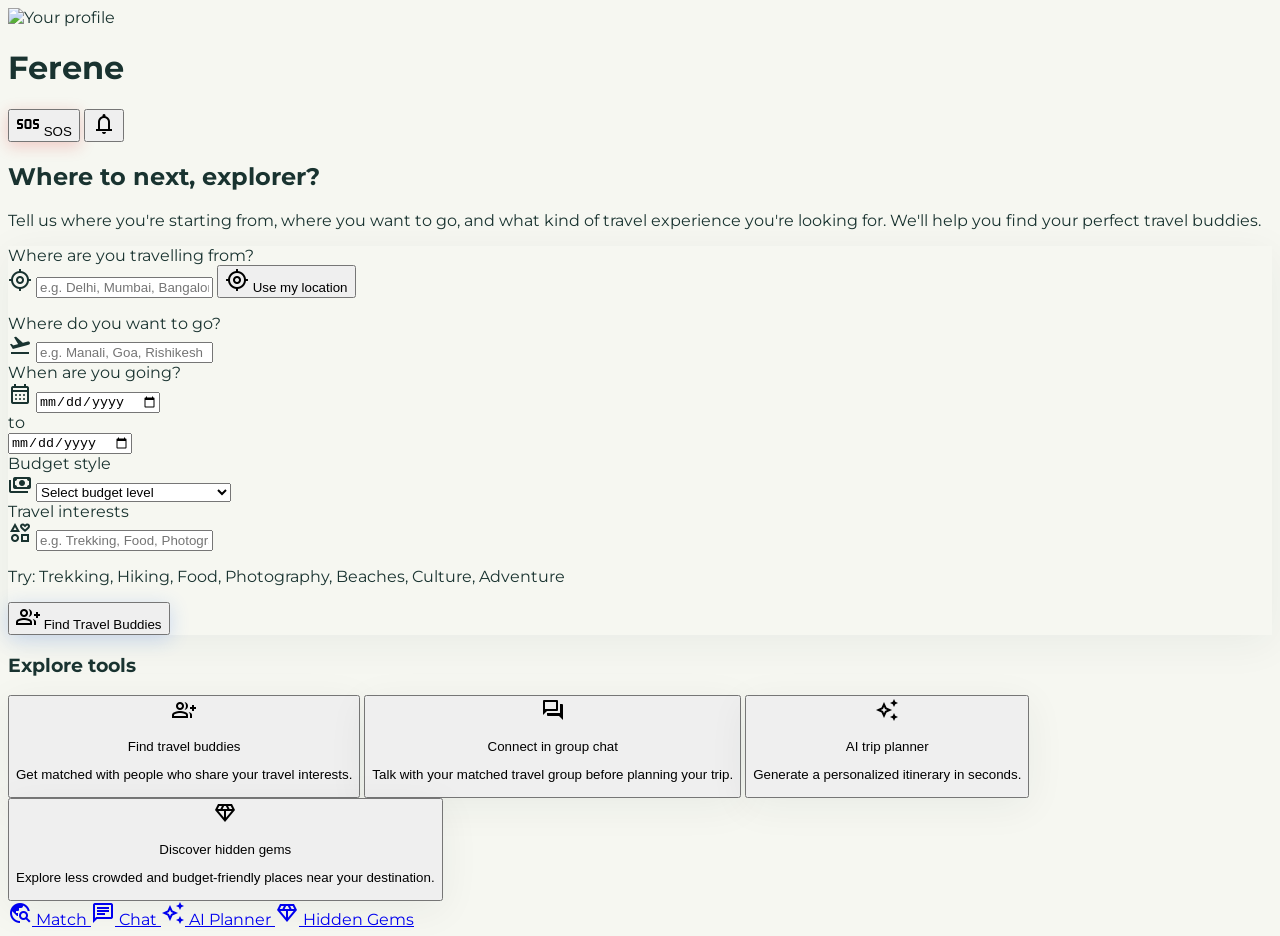
==== commit 787ecc10: "Update frontend color theme" ====
--- a/frontend/index.html
+++ b/frontend/index.html
@@ -58,7 +58,7 @@
       </div>
 
       <h1
-        class="font-display-lg text-[24px] bg-clip-text text-transparent bg-gradient-to-r from-gradient-start to-gradient-end"
+        class="font-display-lg text-[24px] text-primary"
       >
         Ferene
       </h1>
@@ -613,7 +613,7 @@
   ====================================================== -->
 
   <nav
-    class="bg-surface/80 backdrop-blur-xl border-t border-white/15 shadow-[0_-4px_40px_rgba(7,28,54,0.06)] fixed bottom-0 w-full z-40 flex justify-around items-center h-20 px-2"
+    class="bg-surface/80 backdrop-blur-xl border-t border-white/15 shadow-[0_-4px_40px_rgba(64,224,208,0.10)] fixed bottom-0 w-full z-40 flex justify-around items-center h-20 px-2"
   >
 
 
--- a/frontend/style.css
+++ b/frontend/style.css
@@ -5,21 +5,23 @@
 body {
   min-height: max(884px, 100dvh);
   font-family: 'Montserrat', sans-serif;
+  background: #F6F7F1;
+  color: #193330;
 }
 
 .glass-panel {
   background: rgba(255, 255, 255, 0.85);
   backdrop-filter: blur(20px);
   -webkit-backdrop-filter: blur(20px);
-  border: 1px solid rgba(255, 255, 255, 0.15);
+  border: 1px solid rgba(37, 99, 235, 0.12);
 }
 
 .soft-shadow {
-  box-shadow: 0 8px 40px rgba(7, 28, 54, 0.06);
+  box-shadow: 0 8px 40px rgba(25, 51, 48, 0.06);
 }
 
 .turquoise-glow {
-  box-shadow: 0 4px 20px rgba(20, 184, 166, 0.2);
+  box-shadow: 0 4px 20px rgba(37, 99, 235, 0.20);
 }
 
 
@@ -36,7 +38,7 @@
 }
 
 ::-webkit-scrollbar-thumb {
-  background: rgba(100, 116, 139, 0.2);
+  background: rgba(37, 99, 235, 0.30);
   border-radius: 10px;
 }
 
@@ -111,6 +113,8 @@
 input:focus,
 select:focus {
   outline: none;
+  border-color: #2563EB !important;
+  box-shadow: 0 0 0 2px rgba(37, 99, 235, 0.12);
 }
 
 
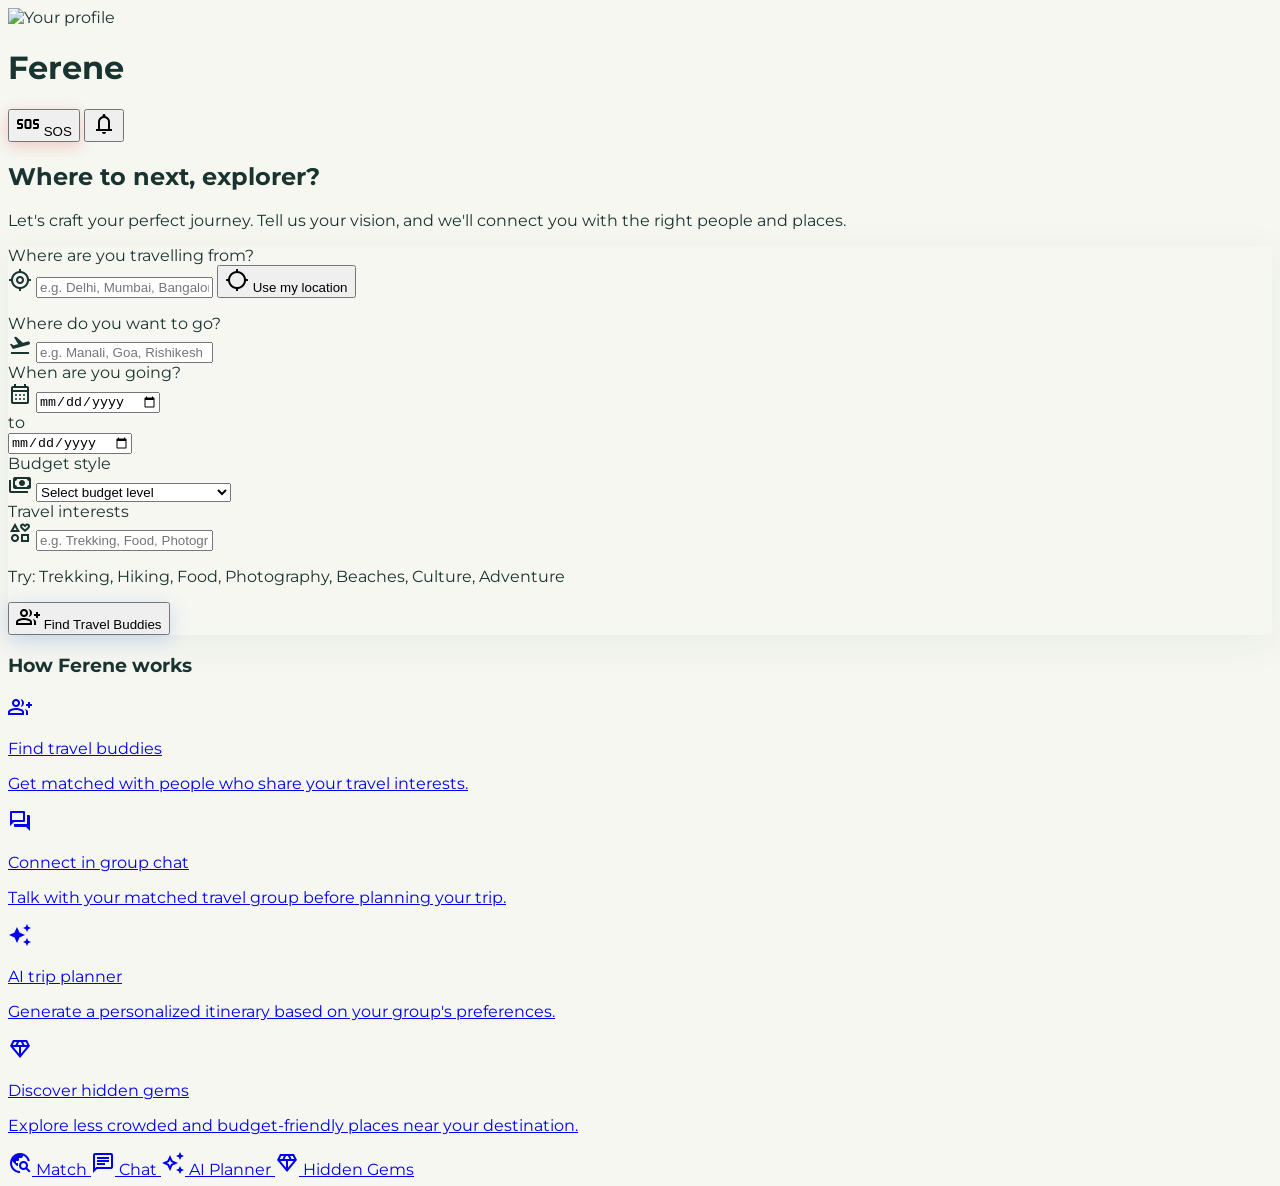
==== commit 493745d0: "Fix chat alignment and update travel app" ====
--- a/frontend/index.html
+++ b/frontend/index.html
@@ -27,7 +27,7 @@
     rel="stylesheet"
   />
 
-  <!-- Your CSS -->
+  <!-- CSS -->
   <link href="style.css" rel="stylesheet" />
 </head>
 
@@ -58,7 +58,7 @@
       </div>
 
       <h1
-        class="font-display-lg text-[24px] text-primary"
+        class="font-display-lg text-[24px] bg-clip-text text-transparent bg-gradient-to-r from-gradient-start to-gradient-end"
       >
         Ferene
       </h1>
@@ -90,7 +90,10 @@
         aria-label="Notifications"
         class="w-10 h-10 flex items-center justify-center rounded-full bg-surface-container-low text-primary hover:opacity-80 active:scale-95 transition-all"
       >
-        <span class="material-symbols-outlined">
+        <span
+          class="material-symbols-outlined"
+          style="font-variation-settings: 'FILL' 0;"
+        >
           notifications
         </span>
       </button>
@@ -114,7 +117,6 @@
     >
 
       <!-- Introduction -->
-
       <div>
 
         <h2
@@ -126,9 +128,8 @@
         <p
           class="font-body-md text-text-muted max-w-md"
         >
-          Tell us where you're starting from, where you want to go,
-          and what kind of travel experience you're looking for.
-          We'll help you find your perfect travel buddies.
+          Let's craft your perfect journey. Tell us your vision,
+          and we'll connect you with the right people and places.
         </p>
 
       </div>
@@ -142,9 +143,7 @@
         class="bg-surface-card rounded-lg soft-shadow p-gutter flex flex-col gap-5"
       >
 
-
         <!-- FROM LOCATION -->
-
         <div>
 
           <label
@@ -154,7 +153,6 @@
             Where are you travelling from?
           </label>
 
-
           <div
             class="flex items-center gap-2 bg-surface-container-low rounded-full px-4 py-3 border border-transparent focus-within:border-primary/50 transition-colors"
           >
@@ -164,7 +162,6 @@
             >
               my_location
             </span>
-
 
             <input
               id="fromLocation"
@@ -174,7 +171,6 @@
               class="flex-1 min-w-0 bg-transparent border-0 outline-none ring-0 focus:ring-0 font-body-md placeholder:text-text-muted"
             />
 
-
             <button
               type="button"
               id="useLocationBtn"
@@ -183,7 +179,7 @@
             >
 
               <span class="material-symbols-outlined text-[16px]">
-                my_location
+                location_searching
               </span>
 
               <span>Use my location</span>
@@ -191,7 +187,6 @@
             </button>
 
           </div>
-
 
           <p
             id="locationStatus"
@@ -201,9 +196,7 @@
         </div>
 
 
-
         <!-- TO DESTINATION -->
-
         <div>
 
           <label
@@ -213,7 +206,6 @@
             Where do you want to go?
           </label>
 
-
           <div
             class="flex items-center gap-2 bg-surface-container-low rounded-full px-4 py-3 border border-transparent focus-within:border-primary/50 transition-colors"
           >
@@ -223,14 +215,13 @@
             >
               flight_takeoff
             </span>
-
 
             <input
               id="destinationInput"
               type="text"
               placeholder="e.g. Manali, Goa, Rishikesh"
               autocomplete="off"
-              class="flex-1 min-w-0 bg-transparent border-0 outline-none ring-0 focus:ring-0 font-body-md placeholder:text-text-muted"
+              class="w-full bg-transparent font-body-md placeholder:text-text-muted outline-none"
             />
 
           </div>
@@ -238,9 +229,7 @@
         </div>
 
 
-
         <!-- DATES -->
-
         <div>
 
           <label
@@ -249,22 +238,18 @@
             When are you going?
           </label>
 
-
           <div class="flex items-center gap-3">
 
-
             <!-- START DATE -->
-
             <div
               class="flex items-center gap-2 bg-surface-container-low rounded-full px-4 py-3 w-full"
             >
 
               <span
-                class="material-symbols-outlined text-text-muted text-[20px] flex-shrink-0"
+                class="material-symbols-outlined text-text-muted text-[20px]"
               >
                 calendar_month
               </span>
-
 
               <input
                 id="startDate"
@@ -274,16 +259,13 @@
 
             </div>
 
-
             <span
               class="text-text-muted text-sm flex-shrink-0"
             >
               to
             </span>
 
-
             <!-- END DATE -->
-
             <div
               class="flex items-center gap-2 bg-surface-container-low rounded-full px-4 py-3 w-full"
             >
@@ -301,9 +283,7 @@
         </div>
 
 
-
         <!-- BUDGET -->
-
         <div>
 
           <label
@@ -313,17 +293,15 @@
             Budget style
           </label>
 
-
           <div
             class="flex items-center gap-2 bg-surface-container-low rounded-full px-4 py-3"
           >
 
             <span
-              class="material-symbols-outlined text-text-muted text-[20px] flex-shrink-0"
+              class="material-symbols-outlined text-text-muted text-[20px]"
             >
               payments
             </span>
-
 
             <select
               id="budgetSelect"
@@ -353,9 +331,7 @@
         </div>
 
 
-
         <!-- TRAVEL INTERESTS -->
-
         <div>
 
           <label
@@ -365,42 +341,35 @@
             Travel interests
           </label>
 
-
           <div
             class="flex items-center gap-2 bg-surface-container-low rounded-full px-4 py-3"
           >
 
             <span
-              class="material-symbols-outlined text-text-muted text-[20px] flex-shrink-0"
+              class="material-symbols-outlined text-text-muted text-[20px]"
             >
               interests
             </span>
-
 
             <input
               id="interestsInput"
               type="text"
               placeholder="e.g. Trekking, Food, Photography"
-              autocomplete="off"
-              class="flex-1 min-w-0 bg-transparent border-0 outline-none ring-0 focus:ring-0 font-body-md placeholder:text-text-muted"
+              class="w-full bg-transparent font-body-md placeholder:text-text-muted outline-none"
             />
 
           </div>
-
 
           <p
             class="text-text-muted text-xs mt-2 px-2"
           >
-            Try: Trekking, Hiking, Food, Photography, Beaches,
-            Culture, Adventure
+            Try: Trekking, Hiking, Food, Photography, Beaches, Culture, Adventure
           </p>
 
         </div>
 
 
-
-        <!-- FIND TRAVEL BUDDIES -->
-
+        <!-- FIND BUDDIES BUTTON -->
         <button
           type="button"
           onclick="findTravelBuddies()"
@@ -418,9 +387,8 @@
       </div>
 
 
-
       <!-- =================================================
-           EXPLORE TOOLS
+           HOW FERENE WORKS
       ================================================== -->
 
       <div>
@@ -428,33 +396,26 @@
         <h3
           class="font-headline-md text-on-surface mb-4"
         >
-          Explore tools
+          How Ferene works
         </h3>
 
-
         <div class="flex flex-col gap-3">
 
-
           <!-- FIND BUDDIES -->
-
-          <button
-            type="button"
-            onclick="findTravelBuddies()"
-            class="w-full bg-surface-card rounded-lg soft-shadow p-5 flex items-center gap-4 text-left hover:-translate-y-0.5 active:scale-[.99] transition-all"
+          <a
+            href="swipe.html"
+            class="bg-surface-card rounded-lg soft-shadow p-5 flex items-center gap-4 text-left hover:-translate-y-0.5 active:scale-[.99] transition-all"
           >
 
             <div
               class="w-11 h-11 rounded-full bg-primary-container/10 flex items-center justify-center flex-shrink-0"
             >
 
-              <span
-                class="material-symbols-outlined text-primary"
-              >
+              <span class="material-symbols-outlined text-primary">
                 group_add
               </span>
 
             </div>
-
 
             <div>
 
@@ -472,30 +433,24 @@
 
             </div>
 
-          </button>
-
-
-
-          <!-- GROUP CHAT -->
-
-          <button
-            type="button"
-            onclick="location.href='chatroom.html?room=uttarakhand-trip-group'"
-            class="w-full bg-surface-card rounded-lg soft-shadow p-5 flex items-center gap-4 text-left hover:-translate-y-0.5 active:scale-[.99] transition-all"
+          </a>
+
+
+          <!-- CHAT -->
+          <a
+            href="chatroom.html?room=uttarakhand-trip-group"
+            class="bg-surface-card rounded-lg soft-shadow p-5 flex items-center gap-4 text-left hover:-translate-y-0.5 active:scale-[.99] transition-all"
           >
 
             <div
               class="w-11 h-11 rounded-full bg-primary-container/10 flex items-center justify-center flex-shrink-0"
             >
 
-              <span
-                class="material-symbols-outlined text-primary"
-              >
+              <span class="material-symbols-outlined text-primary">
                 forum
               </span>
 
             </div>
-
 
             <div>
 
@@ -513,16 +468,13 @@
 
             </div>
 
-          </button>
-
+          </a>
 
 
           <!-- AI PLANNER -->
-
-          <button
-            type="button"
-            onclick="location.href='planner.html'"
-            class="w-full bg-surface-card rounded-lg soft-shadow p-5 flex items-center gap-4 text-left hover:-translate-y-0.5 active:scale-[.99] transition-all"
+          <a
+            href="planner.html"
+            class="bg-surface-card rounded-lg soft-shadow p-5 flex items-center gap-4 text-left hover:-translate-y-0.5 active:scale-[.99] transition-all"
           >
 
             <div
@@ -531,12 +483,12 @@
 
               <span
                 class="material-symbols-outlined text-primary"
+                style="font-variation-settings: 'FILL' 1;"
               >
                 auto_awesome
               </span>
 
             </div>
-
 
             <div>
 
@@ -549,35 +501,29 @@
               <p
                 class="font-body-md text-text-muted text-sm"
               >
-                Generate a personalized itinerary in seconds.
+                Generate a personalized itinerary based on your group's preferences.
               </p>
 
             </div>
 
-          </button>
-
+          </a>
 
 
           <!-- HIDDEN GEMS -->
-
-          <button
-            type="button"
-            onclick="location.href='gems.html'"
-            class="w-full bg-surface-card rounded-lg soft-shadow p-5 flex items-center gap-4 text-left hover:-translate-y-0.5 active:scale-[.99] transition-all"
+          <a
+            href="gems.html"
+            class="bg-surface-card rounded-lg soft-shadow p-5 flex items-center gap-4 text-left hover:-translate-y-0.5 active:scale-[.99] transition-all"
           >
 
             <div
               class="w-11 h-11 rounded-full bg-primary-container/10 flex items-center justify-center flex-shrink-0"
             >
 
-              <span
-                class="material-symbols-outlined text-primary"
-              >
+              <span class="material-symbols-outlined text-primary">
                 diamond
               </span>
 
             </div>
-
 
             <div>
 
@@ -595,8 +541,7 @@
 
             </div>
 
-          </button>
-
+          </a>
 
         </div>
 
@@ -605,7 +550,6 @@
     </section>
 
   </main>
-
 
 
   <!-- =====================================================
@@ -613,12 +557,10 @@
   ====================================================== -->
 
   <nav
-    class="bg-surface/80 backdrop-blur-xl border-t border-white/15 shadow-[0_-4px_40px_rgba(64,224,208,0.10)] fixed bottom-0 w-full z-40 flex justify-around items-center h-20 px-2"
+    class="bg-surface/95 backdrop-blur-xl border-t border-white/15 shadow-[0_-4px_40px_rgba(7,28,54,0.06)] fixed bottom-0 w-full z-40 flex justify-around items-center h-20 px-2"
   >
 
-
     <!-- MATCH -->
-
     <a
       href="index.html"
       class="nav-item flex flex-col items-center justify-center w-full h-full transition-colors active:scale-90 text-primary"
@@ -640,9 +582,7 @@
     </a>
 
 
-
     <!-- CHAT -->
-
     <a
       href="chatroom.html?room=uttarakhand-trip-group"
       class="nav-item flex flex-col items-center justify-center w-full h-full transition-colors active:scale-90 text-on-secondary-fixed-variant"
@@ -663,9 +603,7 @@
     </a>
 
 
-
     <!-- AI PLANNER -->
-
     <a
       href="planner.html"
       class="nav-item flex flex-col items-center justify-center w-full h-full transition-colors active:scale-90 text-on-secondary-fixed-variant"
@@ -686,9 +624,7 @@
     </a>
 
 
-
     <!-- HIDDEN GEMS -->
-
     <a
       href="gems.html"
       class="nav-item flex flex-col items-center justify-center w-full h-full transition-colors active:scale-90 text-on-secondary-fixed-variant"
@@ -711,7 +647,6 @@
   </nav>
 
 
-
   <!-- =====================================================
        SOS MODAL
   ====================================================== -->
@@ -726,7 +661,6 @@
       class="bg-surface w-full max-w-[440px] rounded-3xl shadow-2xl overflow-hidden"
     >
 
-
       <!-- ================= CONFIRMATION ================= -->
 
       <div
@@ -740,9 +674,7 @@
             class="w-16 h-16 rounded-full bg-red-100 flex items-center justify-center"
           >
 
-            <span
-              class="material-symbols-outlined text-red-600 text-[34px]"
-            >
+            <span class="material-symbols-outlined text-red-600 text-[34px]">
               emergency
             </span>
 
@@ -813,7 +745,6 @@
       </div>
 
 
-
       <!-- ================= ACTIVATING ================= -->
 
       <div
@@ -827,9 +758,7 @@
             class="w-16 h-16 rounded-full bg-red-100 flex items-center justify-center animate-pulse"
           >
 
-            <span
-              class="material-symbols-outlined text-red-600 text-[32px]"
-            >
+            <span class="material-symbols-outlined text-red-600 text-[32px]">
               location_searching
             </span>
 
@@ -899,7 +828,6 @@
       </div>
 
 
-
       <!-- ================= SUCCESS ================= -->
 
       <div
@@ -913,9 +841,7 @@
             class="w-16 h-16 rounded-full bg-green-100 flex items-center justify-center"
           >
 
-            <span
-              class="material-symbols-outlined text-green-600 text-[36px]"
-            >
+            <span class="material-symbols-outlined text-green-600 text-[36px]">
               check_circle
             </span>
 
@@ -941,7 +867,6 @@
 
 
         <!-- LOCATION -->
-
         <div
           class="mt-5 bg-surface-container-low rounded-2xl p-4"
         >
@@ -990,9 +915,7 @@
         </div>
 
 
-
         <!-- STATUS -->
-
         <div class="mt-3 space-y-2">
 
           <div class="flex justify-between items-center text-sm">
@@ -1050,9 +973,7 @@
         </div>
 
 
-
         <!-- ACTIONS -->
-
         <div class="grid grid-cols-2 gap-3 mt-6">
 
           <a
@@ -1082,9 +1003,7 @@
             class="w-full py-3.5 rounded-full border border-red-200 text-red-600 font-semibold hover:bg-red-50 active:scale-[.98] transition-all"
           >
 
-            <span
-              class="material-symbols-outlined text-[18px] align-middle mr-1"
-            >
+            <span class="material-symbols-outlined text-[18px] align-middle mr-1">
               emergency_home
             </span>
 
@@ -1110,484 +1029,9 @@
   </div>
 
 
-
-  <!-- =====================================================
-       JAVASCRIPT
-  ====================================================== -->
-
-
-  <!-- Existing SOS JavaScript -->
+  <!-- JavaScript -->
   <script src="home.js" defer></script>
 
-
-  <!-- Friend's travel form JavaScript -->
-  <script>
-
-    // ----------------------------------------
-    // DATE SETUP
-    // ----------------------------------------
-
-    const startDateEl =
-      document.getElementById("startDate");
-
-    const endDateEl =
-      document.getElementById("endDate");
-
-
-    function todayISO() {
-
-      const date = new Date();
-
-      return date
-        .toISOString()
-        .split("T")[0];
-
-    }
-
-
-    startDateEl.min = todayISO();
-    endDateEl.min = todayISO();
-
-
-    startDateEl.addEventListener(
-      "change",
-      function () {
-
-        endDateEl.min =
-          startDateEl.value;
-
-
-        if (
-          endDateEl.value &&
-          endDateEl.value < startDateEl.value
-        ) {
-
-          endDateEl.value =
-            startDateEl.value;
-
-        }
-
-      }
-    );
-
-
-
-    // ----------------------------------------
-    // GET CURRENT LOCATION
-    // ONLY FILLS FROM LOCATION
-    // ----------------------------------------
-
-    function useMyLocation() {
-
-      const statusEl =
-        document.getElementById(
-          "locationStatus"
-        );
-
-
-      const fromInput =
-        document.getElementById(
-          "fromLocation"
-        );
-
-
-      const button =
-        document.getElementById(
-          "useLocationBtn"
-        );
-
-
-      if (!navigator.geolocation) {
-
-        showStatus(
-          "Geolocation is not supported in this browser.",
-          true
-        );
-
-        return;
-
-      }
-
-
-      button.disabled = true;
-
-
-      showStatus(
-        "Finding your current location...",
-        false
-      );
-
-
-      navigator.geolocation.getCurrentPosition(
-
-        async function (position) {
-
-          const latitude =
-            position.coords.latitude;
-
-          const longitude =
-            position.coords.longitude;
-
-
-          try {
-
-            const response =
-              await fetch(
-                `https://nominatim.openstreetmap.org/reverse?format=json&lat=${latitude}&lon=${longitude}&zoom=10`,
-                {
-                  headers: {
-                    "Accept-Language": "en"
-                  }
-                }
-              );
-
-
-            if (!response.ok) {
-
-              throw new Error(
-                "Location lookup failed"
-              );
-
-            }
-
-
-            const data =
-              await response.json();
-
-
-            const place =
-              data.address?.city ||
-              data.address?.town ||
-              data.address?.village ||
-              data.address?.state ||
-              data.display_name;
-
-
-            if (place) {
-
-              fromInput.value =
-                place;
-
-
-              showStatus(
-                `Starting location set to ${place}`,
-                false
-              );
-
-            }
-
-            else {
-
-              showStatus(
-                "Could not determine your city.",
-                true
-              );
-
-            }
-
-          }
-
-          catch (error) {
-
-            fromInput.value =
-              `${latitude.toFixed(4)}, ${longitude.toFixed(4)}`;
-
-
-            showStatus(
-              "Coordinates found but city name could not be determined.",
-              true
-            );
-
-          }
-
-          finally {
-
-            button.disabled = false;
-
-          }
-
-        },
-
-
-        function (error) {
-
-          button.disabled = false;
-
-
-          if (
-            error.code ===
-            error.PERMISSION_DENIED
-          ) {
-
-            showStatus(
-              "Location permission denied. Enter your starting city manually.",
-              true
-            );
-
-          }
-
-          else {
-
-            showStatus(
-              "Could not get your location. Please enter it manually.",
-              true
-            );
-
-          }
-
-        },
-
-
-        {
-          timeout: 8000
-        }
-
-      );
-
-    }
-
-
-
-    // ----------------------------------------
-    // STATUS MESSAGE
-    // ----------------------------------------
-
-    function showStatus(
-      message,
-      isError
-    ) {
-
-      const statusEl =
-        document.getElementById(
-          "locationStatus"
-        );
-
-
-      statusEl.textContent =
-        message;
-
-
-      statusEl.classList.remove(
-        "hidden"
-      );
-
-
-      if (isError) {
-
-        statusEl.classList.add(
-          "text-tertiary"
-        );
-
-        statusEl.classList.remove(
-          "text-text-muted"
-        );
-
-      }
-
-      else {
-
-        statusEl.classList.remove(
-          "text-tertiary"
-        );
-
-        statusEl.classList.add(
-          "text-text-muted"
-        );
-
-      }
-
-    }
-
-
-
-    // ----------------------------------------
-    // SAVE USER TRIP DETAILS
-    // ----------------------------------------
-
-    function findTravelBuddies() {
-
-      const fromLocation =
-        document
-          .getElementById(
-            "fromLocation"
-          )
-          .value
-          .trim();
-
-
-      const destination =
-        document
-          .getElementById(
-            "destinationInput"
-          )
-          .value
-          .trim();
-
-
-      const startDate =
-        document
-          .getElementById(
-            "startDate"
-          )
-          .value;
-
-
-      const endDate =
-        document
-          .getElementById(
-            "endDate"
-          )
-          .value;
-
-
-      const budget =
-        document
-          .getElementById(
-            "budgetSelect"
-          )
-          .value;
-
-
-      const interests =
-        document
-          .getElementById(
-            "interestsInput"
-          )
-          .value
-          .trim();
-
-
-
-      // ----------------------------------------
-      // VALIDATION
-      // ----------------------------------------
-
-      if (!fromLocation) {
-
-        alert(
-          "Please enter where you are travelling from."
-        );
-
-        return;
-
-      }
-
-
-      if (!destination) {
-
-        alert(
-          "Please enter your destination."
-        );
-
-        return;
-
-      }
-
-
-      if (!startDate || !endDate) {
-
-        alert(
-          "Please select your travel dates."
-        );
-
-        return;
-
-      }
-
-
-      if (!budget) {
-
-        alert(
-          "Please select your budget style."
-        );
-
-        return;
-
-      }
-
-
-      if (!interests) {
-
-        alert(
-          "Please enter at least one travel interest."
-        );
-
-        return;
-
-      }
-
-
-
-      // ----------------------------------------
-      // CONVERT INTERESTS INTO ARRAY
-      // ----------------------------------------
-
-      const interestsArray =
-        interests
-          .split(",")
-          .map(
-            interest =>
-              interest
-                .trim()
-                .toLowerCase()
-          )
-          .filter(
-            interest =>
-              interest !== ""
-          );
-
-
-
-      // ----------------------------------------
-      // CREATE USER TRIP OBJECT
-      // ----------------------------------------
-
-      const userTrip = {
-
-        fromLocation:
-          fromLocation,
-
-        destination:
-          destination,
-
-        startDate:
-          startDate,
-
-        endDate:
-          endDate,
-
-        budget:
-          budget,
-
-        interests:
-          interestsArray
-
-      };
-
-
-
-      // ----------------------------------------
-      // SAVE IN LOCAL STORAGE
-      // ----------------------------------------
-
-      localStorage.setItem(
-        "fereneUserTrip",
-        JSON.stringify(userTrip)
-      );
-
-
-
-      // ----------------------------------------
-      // GO TO SWIPE PAGE
-      // ----------------------------------------
-
-      window.location.href =
-        "swipe.html";
-
-    }
-
-  </script>
-
 </body>
 
 </html>
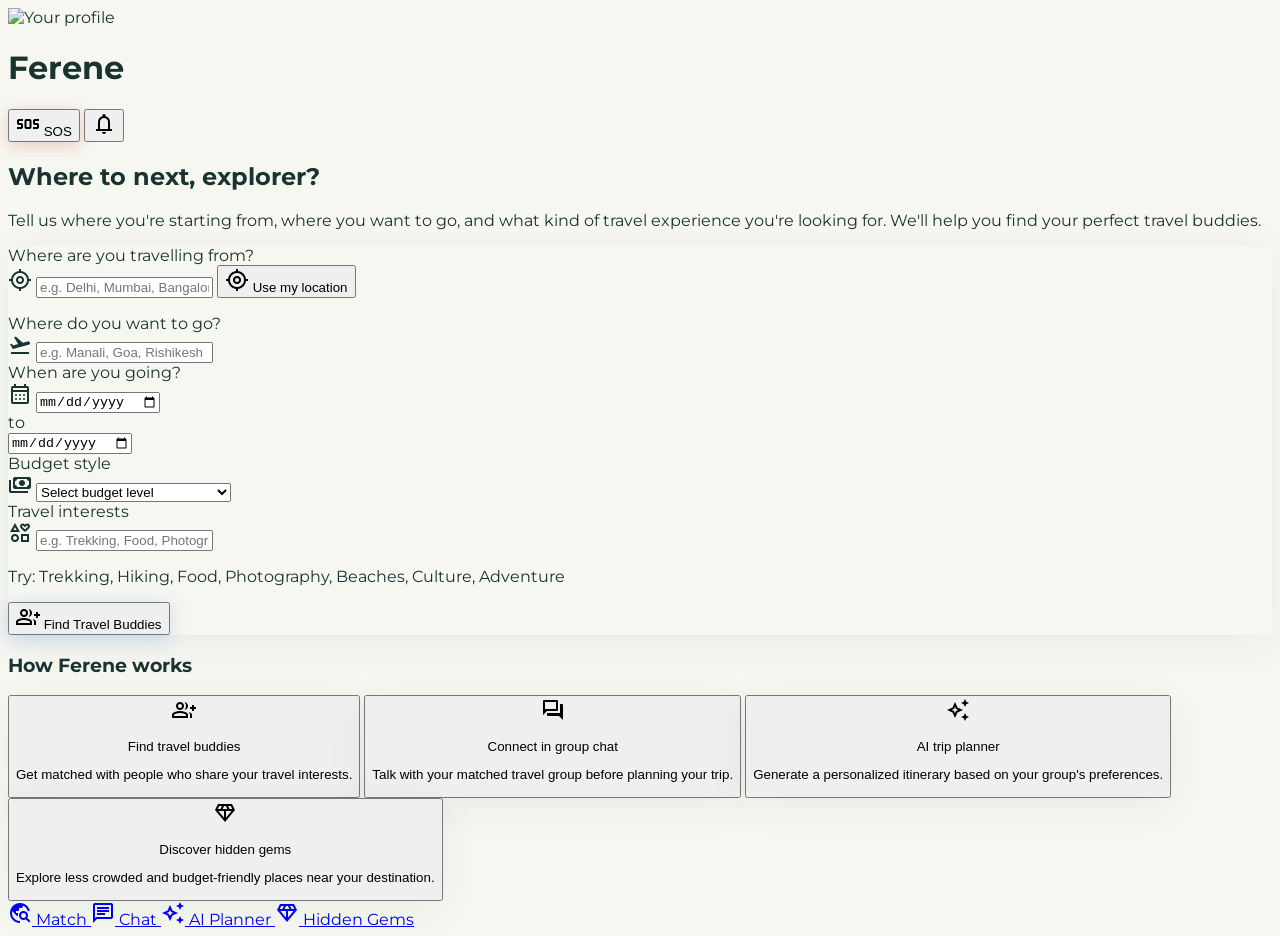
==== commit 59cb7ccf: "Merge latest friend changes and fix travel app" ====
--- a/frontend/index.html
+++ b/frontend/index.html
@@ -30,7 +30,6 @@
   <!-- CSS -->
   <link href="style.css" rel="stylesheet" />
 </head>
-
 
 <body
   class="bg-background text-on-background font-body-md min-h-screen flex flex-col antialiased selection:bg-primary-container selection:text-on-primary-container pb-[96px]"
@@ -57,14 +56,11 @@
         />
       </div>
 
-      <h1
-        class="font-display-lg text-[24px] bg-clip-text text-transparent bg-gradient-to-r from-gradient-start to-gradient-end"
-      >
+      <h1 class="font-display-lg text-[24px] text-primary">
         Ferene
       </h1>
 
     </div>
-
 
     <!-- Header Actions -->
     <div class="flex items-center gap-2">
@@ -82,7 +78,6 @@
 
         <span>SOS</span>
       </button>
-
 
       <!-- Notifications -->
       <button
@@ -117,6 +112,7 @@
     >
 
       <!-- Introduction -->
+
       <div>
 
         <h2
@@ -128,8 +124,9 @@
         <p
           class="font-body-md text-text-muted max-w-md"
         >
-          Let's craft your perfect journey. Tell us your vision,
-          and we'll connect you with the right people and places.
+          Tell us where you're starting from, where you want to go,
+          and what kind of travel experience you're looking for.
+          We'll help you find your perfect travel buddies.
         </p>
 
       </div>
@@ -144,6 +141,7 @@
       >
 
         <!-- FROM LOCATION -->
+
         <div>
 
           <label
@@ -179,7 +177,7 @@
             >
 
               <span class="material-symbols-outlined text-[16px]">
-                location_searching
+                my_location
               </span>
 
               <span>Use my location</span>
@@ -197,6 +195,7 @@
 
 
         <!-- TO DESTINATION -->
+
         <div>
 
           <label
@@ -221,7 +220,7 @@
               type="text"
               placeholder="e.g. Manali, Goa, Rishikesh"
               autocomplete="off"
-              class="w-full bg-transparent font-body-md placeholder:text-text-muted outline-none"
+              class="flex-1 min-w-0 bg-transparent border-0 outline-none ring-0 focus:ring-0 font-body-md placeholder:text-text-muted"
             />
 
           </div>
@@ -230,6 +229,7 @@
 
 
         <!-- DATES -->
+
         <div>
 
           <label
@@ -241,12 +241,13 @@
           <div class="flex items-center gap-3">
 
             <!-- START DATE -->
+
             <div
               class="flex items-center gap-2 bg-surface-container-low rounded-full px-4 py-3 w-full"
             >
 
               <span
-                class="material-symbols-outlined text-text-muted text-[20px]"
+                class="material-symbols-outlined text-text-muted text-[20px] flex-shrink-0"
               >
                 calendar_month
               </span>
@@ -266,6 +267,7 @@
             </span>
 
             <!-- END DATE -->
+
             <div
               class="flex items-center gap-2 bg-surface-container-low rounded-full px-4 py-3 w-full"
             >
@@ -284,6 +286,7 @@
 
 
         <!-- BUDGET -->
+
         <div>
 
           <label
@@ -298,7 +301,7 @@
           >
 
             <span
-              class="material-symbols-outlined text-text-muted text-[20px]"
+              class="material-symbols-outlined text-text-muted text-[20px] flex-shrink-0"
             >
               payments
             </span>
@@ -332,6 +335,7 @@
 
 
         <!-- TRAVEL INTERESTS -->
+
         <div>
 
           <label
@@ -346,7 +350,7 @@
           >
 
             <span
-              class="material-symbols-outlined text-text-muted text-[20px]"
+              class="material-symbols-outlined text-text-muted text-[20px] flex-shrink-0"
             >
               interests
             </span>
@@ -355,7 +359,8 @@
               id="interestsInput"
               type="text"
               placeholder="e.g. Trekking, Food, Photography"
-              class="w-full bg-transparent font-body-md placeholder:text-text-muted outline-none"
+              autocomplete="off"
+              class="flex-1 min-w-0 bg-transparent border-0 outline-none ring-0 focus:ring-0 font-body-md placeholder:text-text-muted"
             />
 
           </div>
@@ -363,13 +368,15 @@
           <p
             class="text-text-muted text-xs mt-2 px-2"
           >
-            Try: Trekking, Hiking, Food, Photography, Beaches, Culture, Adventure
+            Try: Trekking, Hiking, Food, Photography, Beaches,
+            Culture, Adventure
           </p>
 
         </div>
 
 
-        <!-- FIND BUDDIES BUTTON -->
+        <!-- FIND TRAVEL BUDDIES -->
+
         <button
           type="button"
           onclick="findTravelBuddies()"
@@ -401,10 +408,13 @@
 
         <div class="flex flex-col gap-3">
 
+
           <!-- FIND BUDDIES -->
-          <a
-            href="swipe.html"
-            class="bg-surface-card rounded-lg soft-shadow p-5 flex items-center gap-4 text-left hover:-translate-y-0.5 active:scale-[.99] transition-all"
+
+          <button
+            type="button"
+            onclick="findTravelBuddies()"
+            class="w-full bg-surface-card rounded-lg soft-shadow p-5 flex items-center gap-4 text-left hover:-translate-y-0.5 active:scale-[.99] transition-all"
           >
 
             <div
@@ -433,13 +443,15 @@
 
             </div>
 
-          </a>
-
-
-          <!-- CHAT -->
-          <a
-            href="chatroom.html?room=uttarakhand-trip-group"
-            class="bg-surface-card rounded-lg soft-shadow p-5 flex items-center gap-4 text-left hover:-translate-y-0.5 active:scale-[.99] transition-all"
+          </button>
+
+
+          <!-- GROUP CHAT -->
+
+          <button
+            type="button"
+            onclick="location.href='chatroom.html?room=uttarakhand-trip-group'"
+            class="w-full bg-surface-card rounded-lg soft-shadow p-5 flex items-center gap-4 text-left hover:-translate-y-0.5 active:scale-[.99] transition-all"
           >
 
             <div
@@ -468,13 +480,15 @@
 
             </div>
 
-          </a>
+          </button>
 
 
           <!-- AI PLANNER -->
-          <a
-            href="planner.html"
-            class="bg-surface-card rounded-lg soft-shadow p-5 flex items-center gap-4 text-left hover:-translate-y-0.5 active:scale-[.99] transition-all"
+
+          <button
+            type="button"
+            onclick="location.href='planner.html'"
+            class="w-full bg-surface-card rounded-lg soft-shadow p-5 flex items-center gap-4 text-left hover:-translate-y-0.5 active:scale-[.99] transition-all"
           >
 
             <div
@@ -483,7 +497,6 @@
 
               <span
                 class="material-symbols-outlined text-primary"
-                style="font-variation-settings: 'FILL' 1;"
               >
                 auto_awesome
               </span>
@@ -506,13 +519,15 @@
 
             </div>
 
-          </a>
+          </button>
 
 
           <!-- HIDDEN GEMS -->
-          <a
-            href="gems.html"
-            class="bg-surface-card rounded-lg soft-shadow p-5 flex items-center gap-4 text-left hover:-translate-y-0.5 active:scale-[.99] transition-all"
+
+          <button
+            type="button"
+            onclick="location.href='gems.html'"
+            class="w-full bg-surface-card rounded-lg soft-shadow p-5 flex items-center gap-4 text-left hover:-translate-y-0.5 active:scale-[.99] transition-all"
           >
 
             <div
@@ -541,7 +556,7 @@
 
             </div>
 
-          </a>
+          </button>
 
         </div>
 
@@ -557,10 +572,11 @@
   ====================================================== -->
 
   <nav
-    class="bg-surface/95 backdrop-blur-xl border-t border-white/15 shadow-[0_-4px_40px_rgba(7,28,54,0.06)] fixed bottom-0 w-full z-40 flex justify-around items-center h-20 px-2"
+    class="bg-surface/80 backdrop-blur-xl border-t border-white/15 shadow-[0_-4px_40px_rgba(64,224,208,0.10)] fixed bottom-0 w-full z-40 flex justify-around items-center h-20 px-2"
   >
 
     <!-- MATCH -->
+
     <a
       href="index.html"
       class="nav-item flex flex-col items-center justify-center w-full h-full transition-colors active:scale-90 text-primary"
@@ -583,20 +599,17 @@
 
 
     <!-- CHAT -->
+
     <a
       href="chatroom.html?room=uttarakhand-trip-group"
       class="nav-item flex flex-col items-center justify-center w-full h-full transition-colors active:scale-90 text-on-secondary-fixed-variant"
     >
 
-      <span
-        class="material-symbols-outlined mb-1"
-      >
+      <span class="material-symbols-outlined mb-1">
         chat
       </span>
 
-      <span
-        class="font-label-sm text-[11px]"
-      >
+      <span class="font-label-sm text-[11px]">
         Chat
       </span>
 
@@ -604,20 +617,17 @@
 
 
     <!-- AI PLANNER -->
+
     <a
       href="planner.html"
       class="nav-item flex flex-col items-center justify-center w-full h-full transition-colors active:scale-90 text-on-secondary-fixed-variant"
     >
 
-      <span
-        class="material-symbols-outlined mb-1"
-      >
+      <span class="material-symbols-outlined mb-1">
         auto_awesome
       </span>
 
-      <span
-        class="font-label-sm text-[11px]"
-      >
+      <span class="font-label-sm text-[11px]">
         AI Planner
       </span>
 
@@ -625,20 +635,17 @@
 
 
     <!-- HIDDEN GEMS -->
+
     <a
       href="gems.html"
       class="nav-item flex flex-col items-center justify-center w-full h-full transition-colors active:scale-90 text-on-secondary-fixed-variant"
     >
 
-      <span
-        class="material-symbols-outlined mb-1"
-      >
+      <span class="material-symbols-outlined mb-1">
         diamond
       </span>
 
-      <span
-        class="font-label-sm text-[11px]"
-      >
+      <span class="font-label-sm text-[11px]">
         Hidden Gems
       </span>
 
@@ -674,14 +681,15 @@
             class="w-16 h-16 rounded-full bg-red-100 flex items-center justify-center"
           >
 
-            <span class="material-symbols-outlined text-red-600 text-[34px]">
+            <span
+              class="material-symbols-outlined text-red-600 text-[34px]"
+            >
               emergency
             </span>
 
           </div>
 
         </div>
-
 
         <div class="text-center">
 
@@ -696,7 +704,6 @@
 
         </div>
 
-
         <div
           class="mt-5 bg-surface-container-low rounded-2xl p-4 flex gap-3"
         >
@@ -720,7 +727,6 @@
 
         </div>
 
-
         <div class="grid grid-cols-2 gap-3 mt-6">
 
           <button
@@ -731,7 +737,6 @@
             Cancel
           </button>
 
-
           <button
             id="activateSOS"
             type="button"
@@ -758,14 +763,15 @@
             class="w-16 h-16 rounded-full bg-red-100 flex items-center justify-center animate-pulse"
           >
 
-            <span class="material-symbols-outlined text-red-600 text-[32px]">
+            <span
+              class="material-symbols-outlined text-red-600 text-[32px]"
+            >
               location_searching
             </span>
 
           </div>
 
         </div>
-
 
         <div class="text-center">
 
@@ -779,7 +785,6 @@
 
         </div>
 
-
         <div class="mt-6 space-y-3">
 
           <div class="flex items-center gap-3">
@@ -794,7 +799,6 @@
 
           </div>
 
-
           <div class="flex items-center gap-3">
 
             <span
@@ -809,7 +813,6 @@
             </span>
 
           </div>
-
 
           <div class="flex items-center gap-3">
 
@@ -841,14 +844,15 @@
             class="w-16 h-16 rounded-full bg-green-100 flex items-center justify-center"
           >
 
-            <span class="material-symbols-outlined text-green-600 text-[36px]">
+            <span
+              class="material-symbols-outlined text-green-600 text-[36px]"
+            >
               check_circle
             </span>
 
           </div>
 
         </div>
-
 
         <div class="text-center">
 
@@ -867,6 +871,7 @@
 
 
         <!-- LOCATION -->
+
         <div
           class="mt-5 bg-surface-container-low rounded-2xl p-4"
         >
@@ -882,7 +887,6 @@
               </span>
 
             </div>
-
 
             <div class="flex-1 min-w-0">
 
@@ -899,7 +903,6 @@
 
             </div>
 
-
             <a
               id="sosMapLink"
               href="#"
@@ -916,6 +919,7 @@
 
 
         <!-- STATUS -->
+
         <div class="mt-3 space-y-2">
 
           <div class="flex justify-between items-center text-sm">
@@ -938,7 +942,6 @@
 
           </div>
 
-
           <div class="flex justify-between items-center text-sm">
 
             <span class="text-text-muted">
@@ -954,7 +957,6 @@
 
           </div>
 
-
           <div class="flex justify-between items-center text-sm">
 
             <span class="text-text-muted">
@@ -974,6 +976,7 @@
 
 
         <!-- ACTIONS -->
+
         <div class="grid grid-cols-2 gap-3 mt-6">
 
           <a
@@ -982,7 +985,6 @@
           >
             Call 112
           </a>
-
 
           <button
             id="shareSOS"
@@ -994,7 +996,6 @@
 
         </div>
 
-
         <div class="mt-3 flex flex-col items-center">
 
           <button
@@ -1003,14 +1004,15 @@
             class="w-full py-3.5 rounded-full border border-red-200 text-red-600 font-semibold hover:bg-red-50 active:scale-[.98] transition-all"
           >
 
-            <span class="material-symbols-outlined text-[18px] align-middle mr-1">
+            <span
+              class="material-symbols-outlined text-[18px] align-middle mr-1"
+            >
               emergency_home
             </span>
 
             Deactivate SOS
 
           </button>
-
 
           <button
             id="closeSOS"
